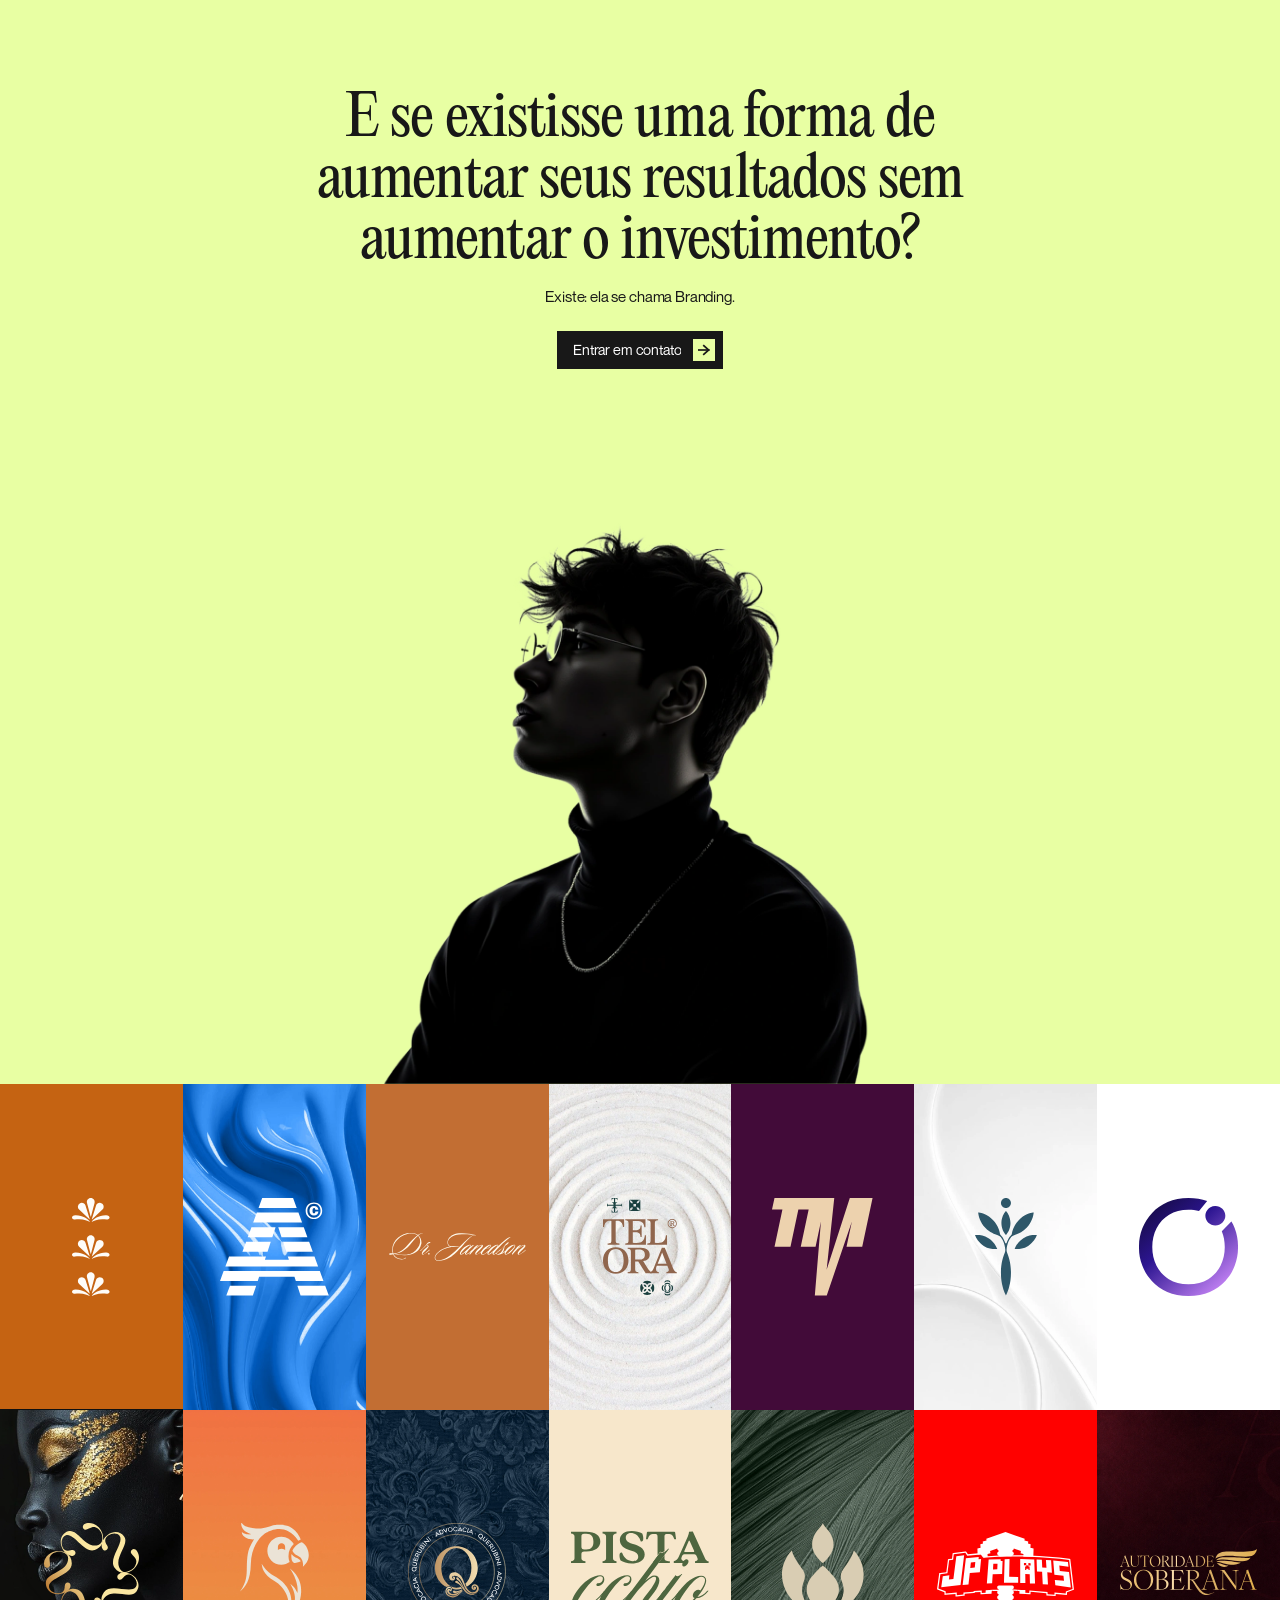
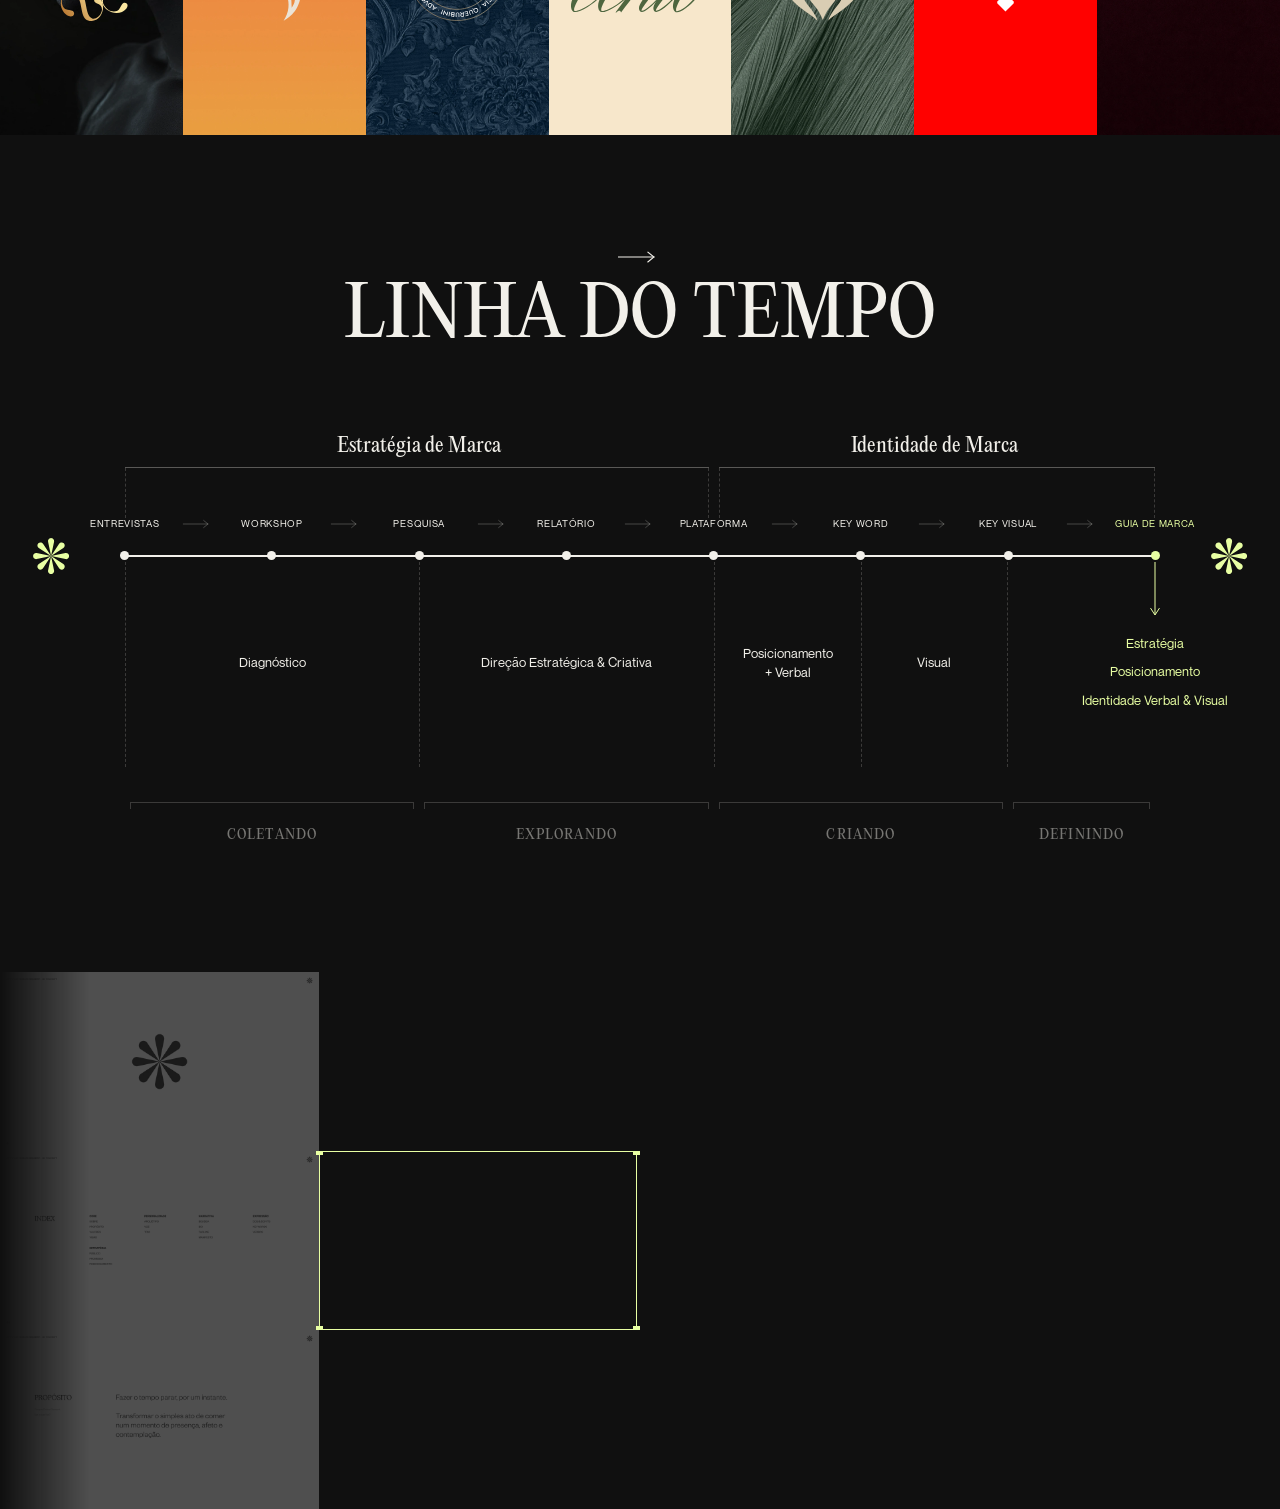
==== index.html @ 8b137d1a "feat: dobra do método (linha do tempo) e esteira de slides Linha do tempo - Desktop: percurso horizo" ====
<!DOCTYPE html>
<html lang="pt-BR">
<head>
  <meta charset="UTF-8">
  <meta name="viewport" content="width=device-width, initial-scale=1.0">
  <title>Branding | Aumente seus resultados</title>
  <meta name="description" content="E se existisse uma forma de aumentar seus resultados sem aumentar o investimento? Existe: ela se chama Branding.">
  <link rel="preload" href="PPEditorialNew-Regular.otf" as="font" type="font/otf" crossorigin>
  <link rel="preload" href="NeueMontreal-Regular.otf" as="font" type="font/otf" crossorigin>
  <link rel="stylesheet" href="style.css?v=21">
</head>
<body>
  <main class="hero" id="hero">
    <div class="hero-content">
      <h1 class="hero-title">
        <span>E se existisse uma forma de</span>
        <span>aumentar seus resultados sem</span>
        <span>aumentar o investimento?</span>
      </h1>
      <p class="hero-subtitle">Existe: ela se chama Branding.</p>
      <div class="hero-cta-wrapper">
        <a href="https://wa.me/5554991595375?text=Ol%C3%A1%2C+Pedro.+Vim+pelo+Instagram+e+gostaria+de+mais+informa%C3%A7%C3%B5es+sobre+a+cria%C3%A7%C3%A3o+de+marcas.+&utm_source=chatgpt.com" target="_blank" rel="noopener noreferrer" class="hero-btn" id="btn-contato" aria-label="Entrar em contato">
          <span class="btn-text-mask">
            <span class="btn-text-track">
              <span class="btn-text">Entrar em contato</span>
              <span class="btn-text">Entrar em contato</span>
            </span>
          </span>
          <span class="btn-icon-wrapper" aria-hidden="true">
            <span class="btn-icon-box"></span>
            <span class="btn-icon-mask">
              <span class="icon-slide-track">
                <svg class="arrow-svg" viewBox="0 0 16 16" width="14" height="14" fill="none" stroke="currentColor" stroke-width="1.8" stroke-linecap="square" stroke-linejoin="miter">
                  <path d="M2.5 8h10.5"></path>
                  <path d="M7.8 3.3L13 8l-5.2 4.7"></path>
                </svg>
                <svg class="arrow-svg" viewBox="0 0 16 16" width="14" height="14" fill="none" stroke="currentColor" stroke-width="1.8" stroke-linecap="square" stroke-linejoin="miter">
                  <path d="M2.5 8h10.5"></path>
                  <path d="M7.8 3.3L13 8l-5.2 4.7"></path>
                </svg>
              </span>
            </span>
          </span>
        </a>
      </div>
    </div>

    <div class="hero-image-container">
      <img src="img_fundo.webp" alt="Branding visual representation" class="hero-person-img" draggable="false">
    </div>
  </main>

  <section class="branding-grid-section" id="grid-section" aria-label="Showcase Grid">
    <div class="branding-grid">
<!-- Card 01 - DOLCE -->
<div class="grid-card has-slides" data-index="1" data-brand="DOLCE">
  <div class="card-slides-container">
    <div class="card-slide active">
      <img src="MARCAS/01 - DOLCE/DOLCE - FUNDO - 1_2x.webp" alt="DOLCE Background 1" class="slide-bg" loading="eager" fetchpriority="high" decoding="async" fetchpriority="high" decoding="async">
      <div class="slide-logo-wrapper">
        <img src="MARCAS/01 - DOLCE/DOLCE - LOGO - 1.svg" alt="DOLCE Logo 1" class="slide-logo" loading="eager" decoding="async">
      </div>
    </div>
    <div class="card-slide">
      <img src="MARCAS/01 - DOLCE/DOLCE - FUNDO - 2_2x.webp" alt="DOLCE Background 2" class="slide-bg" loading="eager" fetchpriority="high" decoding="async">
      <div class="slide-logo-wrapper">
        <img src="MARCAS/01 - DOLCE/DOLCE - LOGO - 2.svg" alt="DOLCE Logo 2" class="slide-logo" loading="eager" decoding="async">
      </div>
    </div>
    <div class="card-slide">
      <img src="MARCAS/01 - DOLCE/DOLCE - FUNDO - 3_2x.webp" alt="DOLCE Background 3" class="slide-bg" loading="eager" fetchpriority="high" decoding="async">
      <div class="slide-logo-wrapper">
        <img src="MARCAS/01 - DOLCE/DOLCE - LOGO - 3.svg" alt="DOLCE Logo 3" class="slide-logo" loading="eager" decoding="async">
      </div>
    </div>
    <div class="card-slide">
      <img src="MARCAS/01 - DOLCE/DOLCE - FUNDO - 4_2x.webp" alt="DOLCE Background 4" class="slide-bg" loading="eager" fetchpriority="high" decoding="async">
      <div class="slide-logo-wrapper">
        <img src="MARCAS/01 - DOLCE/DOLCE - LOGO - 4.svg" alt="DOLCE Logo 4" class="slide-logo" loading="eager" decoding="async">
      </div>
    </div>
    <div class="card-slide">
      <img src="MARCAS/01 - DOLCE/DOLCE - FUNDO - 5_2x.webp" alt="DOLCE Background 5" class="slide-bg" loading="eager" fetchpriority="high" decoding="async">
      <div class="slide-logo-wrapper">
        <img src="MARCAS/01 - DOLCE/DOLCE - LOGO - 5.svg" alt="DOLCE Logo 5" class="slide-logo" loading="eager" decoding="async">
      </div>
    </div>
    <div class="card-slide">
      <img src="MARCAS/01 - DOLCE/DOLCE - FUNDO - 6_2x.webp" alt="DOLCE Background 6" class="slide-bg" loading="eager" fetchpriority="high" decoding="async">
      <div class="slide-logo-wrapper">
        <img src="MARCAS/01 - DOLCE/DOLCE - LOGO - 6.svg" alt="DOLCE Logo 6" class="slide-logo" loading="eager" decoding="async">
      </div>
    </div>
  </div>
</div>

<!-- Card 02 - ARACRUZ -->
<div class="grid-card has-slides" data-index="2" data-brand="ARACRUZ">
  <div class="card-slides-container">
    <div class="card-slide active">
      <img src="MARCAS/02 - ARACRUZ/ARACRUZ - FUNDO - 1_2x.webp" alt="ARACRUZ Background 1" class="slide-bg" loading="eager" fetchpriority="high" decoding="async">
      <div class="slide-logo-wrapper">
        <img src="MARCAS/02 - ARACRUZ/ARACRUZ - LOGO - 1.svg" alt="ARACRUZ Logo 1" class="slide-logo" loading="eager" decoding="async">
      </div>
    </div>
    <div class="card-slide">
      <img src="MARCAS/02 - ARACRUZ/ARACRUZ - FUNDO - 2_2x.webp" alt="ARACRUZ Background 2" class="slide-bg" loading="eager" fetchpriority="high" decoding="async">
      <div class="slide-logo-wrapper">
        <img src="MARCAS/02 - ARACRUZ/ARACRUZ - LOGO - 2.svg" alt="ARACRUZ Logo 2" class="slide-logo" loading="eager" decoding="async">
      </div>
    </div>
    <div class="card-slide">
      <img src="MARCAS/02 - ARACRUZ/ARACRUZ - FUNDO - 3_2x.webp" alt="ARACRUZ Background 3" class="slide-bg" loading="eager" fetchpriority="high" decoding="async">
      <div class="slide-logo-wrapper">
        <img src="MARCAS/02 - ARACRUZ/ARACRUZ - LOGO - 3.svg" alt="ARACRUZ Logo 3" class="slide-logo" loading="eager" decoding="async">
      </div>
    </div>
    <div class="card-slide">
      <img src="MARCAS/02 - ARACRUZ/ARACRUZ - FUNDO - 4_2x.webp" alt="ARACRUZ Background 4" class="slide-bg" loading="eager" fetchpriority="high" decoding="async">
      <div class="slide-logo-wrapper">
        <img src="MARCAS/02 - ARACRUZ/ARACRUZ - LOGO - 4.svg" alt="ARACRUZ Logo 4" class="slide-logo" loading="eager" decoding="async">
      </div>
    </div>
    <div class="card-slide">
      <img src="MARCAS/02 - ARACRUZ/ARACRUZ - FUNDO - 5_2x.webp" alt="ARACRUZ Background 5" class="slide-bg" loading="eager" fetchpriority="high" decoding="async">
      <div class="slide-logo-wrapper">
        <img src="MARCAS/02 - ARACRUZ/ARACRUZ - LOGO - 5.svg" alt="ARACRUZ Logo 5" class="slide-logo" loading="eager" decoding="async">
      </div>
    </div>
    <div class="card-slide">
      <img src="MARCAS/02 - ARACRUZ/ARACRUZ - FUNDO - 6_2x.webp" alt="ARACRUZ Background 6" class="slide-bg" loading="eager" fetchpriority="high" decoding="async">
      <div class="slide-logo-wrapper">
        <img src="MARCAS/02 - ARACRUZ/ARACRUZ - LOGO - 6.svg" alt="ARACRUZ Logo 6" class="slide-logo" loading="eager" decoding="async">
      </div>
    </div>
  </div>
</div>

<!-- Card 03 - JANEDSON -->
<div class="grid-card has-slides" data-index="3" data-brand="JANEDSON">
  <div class="card-slides-container">
    <div class="card-slide active">
      <img src="MARCAS/03 - JANEDSON/JANEDSON - FUNDO - 1_2x.webp" alt="JANEDSON Background 1" class="slide-bg" loading="eager" fetchpriority="high" decoding="async">
      <div class="slide-logo-wrapper">
        <img src="MARCAS/03 - JANEDSON/JANEDSON - LOGO - 1.svg" alt="JANEDSON Logo 1" class="slide-logo" loading="eager" decoding="async">
      </div>
    </div>
    <div class="card-slide">
      <img src="MARCAS/03 - JANEDSON/JANEDSON - FUNDO - 2_2x.webp" alt="JANEDSON Background 2" class="slide-bg" loading="eager" fetchpriority="high" decoding="async">
      <div class="slide-logo-wrapper">
        <img src="MARCAS/03 - JANEDSON/JANEDSON - LOGO - 2.svg" alt="JANEDSON Logo 2" class="slide-logo" loading="eager" decoding="async">
      </div>
    </div>
    <div class="card-slide">
      <img src="MARCAS/03 - JANEDSON/JANEDSON - FUNDO - 3_2x.webp" alt="JANEDSON Background 3" class="slide-bg" loading="eager" fetchpriority="high" decoding="async">
      <div class="slide-logo-wrapper">
        <img src="MARCAS/03 - JANEDSON/JANEDSON - LOGO - 3.svg" alt="JANEDSON Logo 3" class="slide-logo" loading="eager" decoding="async">
      </div>
    </div>
    <div class="card-slide">
      <img src="MARCAS/03 - JANEDSON/JANEDSON - FUNDO - 4_2x.webp" alt="JANEDSON Background 4" class="slide-bg" loading="eager" fetchpriority="high" decoding="async">
      <div class="slide-logo-wrapper">
        <img src="MARCAS/03 - JANEDSON/JANEDSON - LOGO - 4.svg" alt="JANEDSON Logo 4" class="slide-logo" loading="eager" decoding="async">
      </div>
    </div>
    <div class="card-slide">
      <img src="MARCAS/03 - JANEDSON/JANEDSON - FUNDO - 5_2x.webp" alt="JANEDSON Background 5" class="slide-bg" loading="eager" fetchpriority="high" decoding="async">
      <div class="slide-logo-wrapper">
        <img src="MARCAS/03 - JANEDSON/JANEDSON - LOGO - 5.svg" alt="JANEDSON Logo 5" class="slide-logo" loading="eager" decoding="async">
      </div>
    </div>
    <div class="card-slide">
      <img src="MARCAS/03 - JANEDSON/JANEDSON - FUNDO - 6_2x.webp" alt="JANEDSON Background 6" class="slide-bg" loading="eager" fetchpriority="high" decoding="async">
      <div class="slide-logo-wrapper">
        <img src="MARCAS/03 - JANEDSON/JANEDSON - LOGO - 6.svg" alt="JANEDSON Logo 6" class="slide-logo" loading="eager" decoding="async">
      </div>
    </div>
  </div>
</div>

<!-- Card 04 - TELORA -->
<div class="grid-card has-slides" data-index="4" data-brand="TELORA">
  <div class="card-slides-container">
    <div class="card-slide active">
      <img src="MARCAS/04 - TELORA/TELORA - FUNDO - 1_2x.webp" alt="TELORA Background 1" class="slide-bg" loading="eager" fetchpriority="high" decoding="async">
      <div class="slide-logo-wrapper">
        <img src="MARCAS/04 - TELORA/TELORA - LOGO 1.svg" alt="TELORA Logo 1" class="slide-logo" loading="eager" decoding="async">
      </div>
    </div>
    <div class="card-slide">
      <img src="MARCAS/04 - TELORA/TELORA - FUNDO - 2_2x.webp" alt="TELORA Background 2" class="slide-bg" loading="eager" fetchpriority="high" decoding="async">
      <div class="slide-logo-wrapper">
        <img src="MARCAS/04 - TELORA/TELORA - LOGO 2.svg" alt="TELORA Logo 2" class="slide-logo" loading="eager" decoding="async">
      </div>
    </div>
    <div class="card-slide">
      <img src="MARCAS/04 - TELORA/TELORA - FUNDO - 3_2x.webp" alt="TELORA Background 3" class="slide-bg" loading="eager" fetchpriority="high" decoding="async">
      <div class="slide-logo-wrapper">
        <img src="MARCAS/04 - TELORA/TELORA - LOGO 3.svg" alt="TELORA Logo 3" class="slide-logo" loading="eager" decoding="async">
      </div>
    </div>
    <div class="card-slide">
      <img src="MARCAS/04 - TELORA/TELORA - FUNDO - 4_2x.webp" alt="TELORA Background 4" class="slide-bg" loading="eager" fetchpriority="high" decoding="async">
      <div class="slide-logo-wrapper">
        <img src="MARCAS/04 - TELORA/TELORA - LOGO 4.svg" alt="TELORA Logo 4" class="slide-logo" loading="eager" decoding="async">
      </div>
    </div>
    <div class="card-slide">
      <img src="MARCAS/04 - TELORA/TELORA - FUNDO - 5_2x.webp" alt="TELORA Background 5" class="slide-bg" loading="eager" fetchpriority="high" decoding="async">
      <div class="slide-logo-wrapper">
        <img src="MARCAS/04 - TELORA/TELORA - LOGO 5.svg" alt="TELORA Logo 5" class="slide-logo" loading="eager" decoding="async">
      </div>
    </div>
    <div class="card-slide">
      <img src="MARCAS/04 - TELORA/TELORA - FUNDO - 6_2x.webp" alt="TELORA Background 6" class="slide-bg" loading="eager" fetchpriority="high" decoding="async">
      <div class="slide-logo-wrapper">
        <img src="MARCAS/04 - TELORA/TELORA - LOGO 6.svg" alt="TELORA Logo 6" class="slide-logo" loading="eager" decoding="async">
      </div>
    </div>
    <div class="card-slide">
      <img src="MARCAS/04 - TELORA/TELORA - FUNDO - 7_2x.webp" alt="TELORA Background 7" class="slide-bg" loading="eager" fetchpriority="high" decoding="async">
      <div class="slide-logo-wrapper">
        <img src="MARCAS/04 - TELORA/TELORA - LOGO 7.svg" alt="TELORA Logo 7" class="slide-logo" loading="eager" decoding="async">
      </div>
    </div>
    <div class="card-slide">
      <img src="MARCAS/04 - TELORA/TELORA - FUNDO - 8_2x.webp" alt="TELORA Background 8" class="slide-bg" loading="eager" fetchpriority="high" decoding="async">
      <div class="slide-logo-wrapper">
        <img src="MARCAS/04 - TELORA/TELORA - LOGO 8.svg" alt="TELORA Logo 8" class="slide-logo" loading="eager" decoding="async">
      </div>
    </div>
    <div class="card-slide">
      <img src="MARCAS/04 - TELORA/TELORA - FUNDO - 9_2x.webp" alt="TELORA Background 9" class="slide-bg" loading="eager" fetchpriority="high" decoding="async">
      <div class="slide-logo-wrapper">
        <img src="MARCAS/04 - TELORA/TELORA - LOGO 9.svg" alt="TELORA Logo 9" class="slide-logo" loading="eager" decoding="async">
      </div>
    </div>
  </div>
</div>

<!-- Card 05 - MONCAO -->
<div class="grid-card has-slides" data-index="5" data-brand="MONCAO">
  <div class="card-slides-container">
    <div class="card-slide active">
      <img src="MARCAS/05 - MONCAO/MONCAO - FUNDO - 1_2x.webp" alt="MONCAO Background 1" class="slide-bg" loading="eager" fetchpriority="high" decoding="async">
      <div class="slide-logo-wrapper">
        <img src="MARCAS/05 - MONCAO/MONCAO - LOGO - 1.svg" alt="MONCAO Logo 1" class="slide-logo" loading="eager" decoding="async">
      </div>
    </div>
    <div class="card-slide">
      <img src="MARCAS/05 - MONCAO/MONCAO - FUNDO - 2_2x.webp" alt="MONCAO Background 2" class="slide-bg" loading="eager" fetchpriority="high" decoding="async">
      <div class="slide-logo-wrapper">
        <img src="MARCAS/05 - MONCAO/MONCAO - LOGO - 2.svg" alt="MONCAO Logo 2" class="slide-logo" loading="eager" decoding="async">
      </div>
    </div>
    <div class="card-slide">
      <img src="MARCAS/05 - MONCAO/MONCAO - FUNDO - 3_2x.webp" alt="MONCAO Background 3" class="slide-bg" loading="eager" fetchpriority="high" decoding="async">
      <div class="slide-logo-wrapper">
        <img src="MARCAS/05 - MONCAO/MONCAO - LOGO - 3.svg" alt="MONCAO Logo 3" class="slide-logo" loading="eager" decoding="async">
      </div>
    </div>
    <div class="card-slide">
      <img src="MARCAS/05 - MONCAO/MONCAO - FUNDO - 4_2x.webp" alt="MONCAO Background 4" class="slide-bg" loading="eager" fetchpriority="high" decoding="async">
      <div class="slide-logo-wrapper">
        <img src="MARCAS/05 - MONCAO/MONCAO - LOGO - 4.svg" alt="MONCAO Logo 4" class="slide-logo" loading="eager" decoding="async">
      </div>
    </div>
    <div class="card-slide">
      <img src="MARCAS/05 - MONCAO/MONCAO - FUNDO - 5_2x.webp" alt="MONCAO Background 5" class="slide-bg" loading="eager" fetchpriority="high" decoding="async">
      <div class="slide-logo-wrapper">
        <img src="MARCAS/05 - MONCAO/MONCAO - LOGO - 5.svg" alt="MONCAO Logo 5" class="slide-logo" loading="eager" decoding="async">
      </div>
    </div>
    <div class="card-slide">
      <img src="MARCAS/05 - MONCAO/MONCAO - FUNDO - 6_2x.webp" alt="MONCAO Background 6" class="slide-bg" loading="eager" fetchpriority="high" decoding="async">
      <div class="slide-logo-wrapper">
        <img src="MARCAS/05 - MONCAO/MONCAO - LOGO - 6.svg" alt="MONCAO Logo 6" class="slide-logo" loading="eager" decoding="async">
      </div>
    </div>
  </div>
</div>

<!-- Card 06 - VITANOVA -->
<div class="grid-card has-slides" data-index="6" data-brand="VITANOVA">
  <div class="card-slides-container">
    <div class="card-slide active">
      <img src="MARCAS/06 - VITANOVA/VITANOVA - FUNDO - 1_2x.webp" alt="VITANOVA Background 1" class="slide-bg" loading="eager" fetchpriority="high" decoding="async">
      <div class="slide-logo-wrapper">
        <img src="MARCAS/06 - VITANOVA/VITANOVA - LOGO - 1.svg" alt="VITANOVA Logo 1" class="slide-logo" loading="eager" decoding="async">
      </div>
    </div>
    <div class="card-slide">
      <img src="MARCAS/06 - VITANOVA/VITANOVA - FUNDO - 2_2x.webp" alt="VITANOVA Background 2" class="slide-bg" loading="eager" fetchpriority="high" decoding="async">
      <div class="slide-logo-wrapper">
        <img src="MARCAS/06 - VITANOVA/VITANOVA - LOGO - 2.svg" alt="VITANOVA Logo 2" class="slide-logo" loading="eager" decoding="async">
      </div>
    </div>
    <div class="card-slide">
      <img src="MARCAS/06 - VITANOVA/VITANOVA - FUNDO - 3_2x.webp" alt="VITANOVA Background 3" class="slide-bg" loading="eager" fetchpriority="high" decoding="async">
      <div class="slide-logo-wrapper">
        <img src="MARCAS/06 - VITANOVA/VITANOVA - LOGO - 3.svg" alt="VITANOVA Logo 3" class="slide-logo" loading="eager" decoding="async">
      </div>
    </div>
    <div class="card-slide">
      <img src="MARCAS/06 - VITANOVA/VITANOVA - FUNDO - 4_2x.webp" alt="VITANOVA Background 4" class="slide-bg" loading="eager" fetchpriority="high" decoding="async">
      <div class="slide-logo-wrapper">
        <img src="MARCAS/06 - VITANOVA/VITANOVA - LOGO - 4.svg" alt="VITANOVA Logo 4" class="slide-logo" loading="eager" decoding="async">
      </div>
    </div>
    <div class="card-slide">
      <img src="MARCAS/06 - VITANOVA/VITANOVA - FUNDO - 5_2x.webp" alt="VITANOVA Background 5" class="slide-bg" loading="eager" fetchpriority="high" decoding="async">
      <div class="slide-logo-wrapper">
        <img src="MARCAS/06 - VITANOVA/VITANOVA - LOGO - 5.svg" alt="VITANOVA Logo 5" class="slide-logo" loading="eager" decoding="async">
      </div>
    </div>
    <div class="card-slide">
      <img src="MARCAS/06 - VITANOVA/VITANOVA - FUNDO - 6_2x.webp" alt="VITANOVA Background 6" class="slide-bg" loading="eager" fetchpriority="high" decoding="async">
      <div class="slide-logo-wrapper">
        <img src="MARCAS/06 - VITANOVA/VITANOVA - LOGO - 6.svg" alt="VITANOVA Logo 6" class="slide-logo" loading="eager" decoding="async">
      </div>
    </div>
    <div class="card-slide">
      <img src="MARCAS/06 - VITANOVA/VITANOVA - FUNDO - 7_2x.webp" alt="VITANOVA Background 7" class="slide-bg" loading="eager" fetchpriority="high" decoding="async">
      <div class="slide-logo-wrapper">
        <img src="MARCAS/06 - VITANOVA/VITANOVA - LOGO - 7.svg" alt="VITANOVA Logo 7" class="slide-logo" loading="eager" decoding="async">
      </div>
    </div>
  </div>
</div>

<!-- Card 07 - 360 -->
<div class="grid-card has-slides" data-index="7" data-brand="360">
  <div class="card-slides-container">
    <div class="card-slide active">
      <img src="MARCAS/07 - 360/360 - FUNDO - 1_2x.webp" alt="360 Background 1" class="slide-bg" loading="eager" fetchpriority="high" decoding="async">
      <div class="slide-logo-wrapper">
        <img src="MARCAS/07 - 360/360 - LOGO - 1.svg" alt="360 Logo 1" class="slide-logo" loading="eager" decoding="async">
      </div>
    </div>
    <div class="card-slide">
      <img src="MARCAS/07 - 360/360 - FUNDO - 2_2x.webp" alt="360 Background 2" class="slide-bg" loading="eager" fetchpriority="high" decoding="async">
      <div class="slide-logo-wrapper">
        <img src="MARCAS/07 - 360/360 - LOGO - 2.svg" alt="360 Logo 2" class="slide-logo" loading="eager" decoding="async">
      </div>
    </div>
    <div class="card-slide">
      <img src="MARCAS/07 - 360/360 - FUNDO - 3_2x.webp" alt="360 Background 3" class="slide-bg" loading="eager" fetchpriority="high" decoding="async">
      <div class="slide-logo-wrapper">
        <img src="MARCAS/07 - 360/360 - LOGO - 3.svg" alt="360 Logo 3" class="slide-logo" loading="eager" decoding="async">
      </div>
    </div>
    <div class="card-slide">
      <img src="MARCAS/07 - 360/360 - FUNDO - 4_2x.webp" alt="360 Background 4" class="slide-bg" loading="eager" fetchpriority="high" decoding="async">
      <div class="slide-logo-wrapper">
        <img src="MARCAS/07 - 360/360 - LOGO - 4.svg" alt="360 Logo 4" class="slide-logo" loading="eager" decoding="async">
      </div>
    </div>
    <div class="card-slide">
      <img src="MARCAS/07 - 360/360 - FUNDO - 5_2x.webp" alt="360 Background 5" class="slide-bg" loading="eager" fetchpriority="high" decoding="async">
      <div class="slide-logo-wrapper">
        <img src="MARCAS/07 - 360/360 - LOGO - 5.svg" alt="360 Logo 5" class="slide-logo" loading="eager" decoding="async">
      </div>
    </div>
    <div class="card-slide">
      <img src="MARCAS/07 - 360/360 - FUNDO - 6_2x.webp" alt="360 Background 6" class="slide-bg" loading="eager" fetchpriority="high" decoding="async">
      <div class="slide-logo-wrapper">
        <img src="MARCAS/07 - 360/360 - LOGO - 6.svg" alt="360 Logo 6" class="slide-logo" loading="eager" decoding="async">
      </div>
    </div>
    <div class="card-slide">
      <img src="MARCAS/07 - 360/360 - FUNDO - 7_2x.webp" alt="360 Background 7" class="slide-bg" loading="eager" fetchpriority="high" decoding="async">
      <div class="slide-logo-wrapper">
        <img src="MARCAS/07 - 360/360 - LOGO - 7.svg" alt="360 Logo 7" class="slide-logo" loading="eager" decoding="async">
      </div>
    </div>
  </div>
</div>

<!-- Card 08 - LISO -->
<div class="grid-card has-slides" data-index="8" data-brand="LISO">
  <div class="card-slides-container">
    <div class="card-slide active">
      <img src="MARCAS/08 - LISO/LISO - FUNDO - 1_2x.webp" alt="LISO Background 1" class="slide-bg" loading="eager" fetchpriority="high" decoding="async">
      <div class="slide-logo-wrapper">
        <img src="MARCAS/08 - LISO/LISO - LOGO - 1.svg" alt="LISO Logo 1" class="slide-logo" loading="eager" decoding="async">
      </div>
    </div>
    <div class="card-slide">
      <img src="MARCAS/08 - LISO/LISO - FUNDO - 2_2x.webp" alt="LISO Background 2" class="slide-bg" loading="eager" fetchpriority="high" decoding="async">
      <div class="slide-logo-wrapper">
        <img src="MARCAS/08 - LISO/LISO - LOGO - 2.svg" alt="LISO Logo 2" class="slide-logo" loading="eager" decoding="async">
      </div>
    </div>
    <div class="card-slide">
      <img src="MARCAS/08 - LISO/LISO - FUNDO - 3_2x.webp" alt="LISO Background 3" class="slide-bg" loading="eager" fetchpriority="high" decoding="async">
      <div class="slide-logo-wrapper">
        <img src="MARCAS/08 - LISO/LISO - LOGO - 3.svg" alt="LISO Logo 3" class="slide-logo" loading="eager" decoding="async">
      </div>
    </div>
    <div class="card-slide">
      <img src="MARCAS/08 - LISO/LISO - FUNDO - 4_2x.webp" alt="LISO Background 4" class="slide-bg" loading="eager" fetchpriority="high" decoding="async">
      <div class="slide-logo-wrapper">
        <img src="MARCAS/08 - LISO/LISO - LOGO - 4.svg" alt="LISO Logo 4" class="slide-logo" loading="eager" decoding="async">
      </div>
    </div>
    <div class="card-slide">
      <img src="MARCAS/08 - LISO/LISO - FUNDO - 5_2x.webp" alt="LISO Background 5" class="slide-bg" loading="eager" fetchpriority="high" decoding="async">
      <div class="slide-logo-wrapper">
        <img src="MARCAS/08 - LISO/LISO - LOGO - 5.svg" alt="LISO Logo 5" class="slide-logo" loading="eager" decoding="async">
      </div>
    </div>
  </div>
</div>

<!-- Card 09 - GREEN -->
<div class="grid-card has-slides" data-index="9" data-brand="GREEN">
  <div class="card-slides-container">
    <div class="card-slide active">
      <img src="MARCAS/09 - GREEN/GREEN - FUNDO - 1_2x.webp" alt="GREEN Background 1" class="slide-bg" loading="eager" fetchpriority="high" decoding="async">
      <div class="slide-logo-wrapper">
        <img src="MARCAS/09 - GREEN/GREEN - LOGO - 1.svg" alt="GREEN Logo 1" class="slide-logo" loading="eager" decoding="async">
      </div>
    </div>
    <div class="card-slide">
      <img src="MARCAS/09 - GREEN/GREEN - FUNDO - 2_2x.webp" alt="GREEN Background 2" class="slide-bg" loading="eager" fetchpriority="high" decoding="async">
      <div class="slide-logo-wrapper">
        <img src="MARCAS/09 - GREEN/GREEN - LOGO - 2.svg" alt="GREEN Logo 2" class="slide-logo" loading="eager" decoding="async">
      </div>
    </div>
    <div class="card-slide">
      <img src="MARCAS/09 - GREEN/GREEN - FUNDO - 3_2x.webp" alt="GREEN Background 3" class="slide-bg" loading="eager" fetchpriority="high" decoding="async">
      <div class="slide-logo-wrapper">
        <img src="MARCAS/09 - GREEN/GREEN - LOGO - 3.svg" alt="GREEN Logo 3" class="slide-logo" loading="eager" decoding="async">
      </div>
    </div>
    <div class="card-slide">
      <img src="MARCAS/09 - GREEN/GREEN - FUNDO - 4_2x.webp" alt="GREEN Background 4" class="slide-bg" loading="eager" fetchpriority="high" decoding="async">
      <div class="slide-logo-wrapper">
        <img src="MARCAS/09 - GREEN/GREEN - LOGO - 4.svg" alt="GREEN Logo 4" class="slide-logo" loading="eager" decoding="async">
      </div>
    </div>
    <div class="card-slide">
      <img src="MARCAS/09 - GREEN/GREEN - FUNDO - 5_2x.webp" alt="GREEN Background 5" class="slide-bg" loading="eager" fetchpriority="high" decoding="async">
      <div class="slide-logo-wrapper">
        <img src="MARCAS/09 - GREEN/GREEN - LOGO - 5.svg" alt="GREEN Logo 5" class="slide-logo" loading="eager" decoding="async">
      </div>
    </div>
    <div class="card-slide">
      <img src="MARCAS/09 - GREEN/GREEN - FUNDO - 6_2x.webp" alt="GREEN Background 6" class="slide-bg" loading="eager" fetchpriority="high" decoding="async">
      <div class="slide-logo-wrapper">
        <img src="MARCAS/09 - GREEN/GREEN - LOGO - 6.svg" alt="GREEN Logo 6" class="slide-logo" loading="eager" decoding="async">
      </div>
    </div>
    <div class="card-slide">
      <img src="MARCAS/09 - GREEN/GREEN - FUNDO - 7_2x.webp" alt="GREEN Background 7" class="slide-bg" loading="eager" fetchpriority="high" decoding="async">
      <div class="slide-logo-wrapper">
        <img src="MARCAS/09 - GREEN/GREEN - LOGO - 7.svg" alt="GREEN Logo 7" class="slide-logo" loading="eager" decoding="async">
      </div>
    </div>
    <div class="card-slide">
      <img src="MARCAS/09 - GREEN/GREEN - FUNDO - 8_2x.webp" alt="GREEN Background 8" class="slide-bg" loading="eager" fetchpriority="high" decoding="async">
      <div class="slide-logo-wrapper">
        <img src="MARCAS/09 - GREEN/GREEN - LOGO - 8.svg" alt="GREEN Logo 8" class="slide-logo" loading="eager" decoding="async">
      </div>
    </div>
  </div>
</div>

<!-- Card 10 - QUERUBINI -->
<div class="grid-card has-slides" data-index="10" data-brand="QUERUBINI">
  <div class="card-slides-container">
    <div class="card-slide active">
      <img src="MARCAS/10 - QUERUBINI/QUERUBINI - FUNDO - 1_2x.webp" alt="QUERUBINI Background 1" class="slide-bg" loading="eager" fetchpriority="high" decoding="async">
      <div class="slide-logo-wrapper">
        <img src="MARCAS/10 - QUERUBINI/QUERUBINI - LOGO - 1.svg" alt="QUERUBINI Logo 1" class="slide-logo" loading="eager" decoding="async">
      </div>
    </div>
    <div class="card-slide">
      <img src="MARCAS/10 - QUERUBINI/QUERUBINI - FUNDO - 2_2x.webp" alt="QUERUBINI Background 2" class="slide-bg" loading="eager" fetchpriority="high" decoding="async">
      <div class="slide-logo-wrapper">
        <img src="MARCAS/10 - QUERUBINI/QUERUBINI - LOGO - 2.svg" alt="QUERUBINI Logo 2" class="slide-logo" loading="eager" decoding="async">
      </div>
    </div>
    <div class="card-slide">
      <img src="MARCAS/10 - QUERUBINI/QUERUBINI - FUNDO - 3_2x.webp" alt="QUERUBINI Background 3" class="slide-bg" loading="eager" fetchpriority="high" decoding="async">
      <div class="slide-logo-wrapper">
        <img src="MARCAS/10 - QUERUBINI/QUERUBINI - LOGO - 3.svg" alt="QUERUBINI Logo 3" class="slide-logo" loading="eager" decoding="async">
      </div>
    </div>
    <div class="card-slide">
      <img src="MARCAS/10 - QUERUBINI/QUERUBINI - FUNDO - 4_2x.webp" alt="QUERUBINI Background 4" class="slide-bg" loading="eager" fetchpriority="high" decoding="async">
      <div class="slide-logo-wrapper">
        <img src="MARCAS/10 - QUERUBINI/QUERUBINI - LOGO - 4.svg" alt="QUERUBINI Logo 4" class="slide-logo" loading="eager" decoding="async">
      </div>
    </div>
    <div class="card-slide">
      <img src="MARCAS/10 - QUERUBINI/QUERUBINI - FUNDO - 5_2x.webp" alt="QUERUBINI Background 5" class="slide-bg" loading="eager" fetchpriority="high" decoding="async">
      <div class="slide-logo-wrapper">
        <img src="MARCAS/10 - QUERUBINI/QUERUBINI - LOGO - 5.svg" alt="QUERUBINI Logo 5" class="slide-logo" loading="eager" decoding="async">
      </div>
    </div>
    <div class="card-slide">
      <img src="MARCAS/10 - QUERUBINI/QUERUBINI - FUNDO - 6_2x.webp" alt="QUERUBINI Background 6" class="slide-bg" loading="eager" fetchpriority="high" decoding="async">
      <div class="slide-logo-wrapper">
        <img src="MARCAS/10 - QUERUBINI/QUERUBINI - LOGO - 6.svg" alt="QUERUBINI Logo 6" class="slide-logo" loading="eager" decoding="async">
      </div>
    </div>
  </div>
</div>

<!-- Card 11 - PISTACCHIO -->
<div class="grid-card has-slides" data-index="11" data-brand="PISTACCHIO">
  <div class="card-slides-container">
    <div class="card-slide active">
      <img src="MARCAS/11 - PISTACCHIO/PISTACCHIO - FUNDO - 1_2x.webp" alt="PISTACCHIO Background 1" class="slide-bg" loading="eager" fetchpriority="high" decoding="async">
      <div class="slide-logo-wrapper">
        <img src="MARCAS/11 - PISTACCHIO/PISTACCHIO - LOGO - 1.svg" alt="PISTACCHIO Logo 1" class="slide-logo" loading="eager" decoding="async">
      </div>
    </div>
    <div class="card-slide">
      <img src="MARCAS/11 - PISTACCHIO/PISTACCHIO - FUNDO - 2_2x.webp" alt="PISTACCHIO Background 2" class="slide-bg" loading="eager" fetchpriority="high" decoding="async">
      <div class="slide-logo-wrapper">
        <img src="MARCAS/11 - PISTACCHIO/PISTACCHIO - LOGO - 2.svg" alt="PISTACCHIO Logo 2" class="slide-logo" loading="eager" decoding="async">
      </div>
    </div>
    <div class="card-slide">
      <img src="MARCAS/11 - PISTACCHIO/PISTACCHIO - FUNDO - 3_2x.webp" alt="PISTACCHIO Background 3" class="slide-bg" loading="eager" fetchpriority="high" decoding="async">
      <div class="slide-logo-wrapper">
        <img src="MARCAS/11 - PISTACCHIO/PISTACCHIO - LOGO - 3.svg" alt="PISTACCHIO Logo 3" class="slide-logo" loading="eager" decoding="async">
      </div>
    </div>
    <div class="card-slide">
      <img src="MARCAS/11 - PISTACCHIO/PISTACCHIO - FUNDO - 4_2x.webp" alt="PISTACCHIO Background 4" class="slide-bg" loading="eager" fetchpriority="high" decoding="async">
      <div class="slide-logo-wrapper">
        <img src="MARCAS/11 - PISTACCHIO/PISTACCHIO - LOGO - 4.svg" alt="PISTACCHIO Logo 4" class="slide-logo" loading="eager" decoding="async">
      </div>
    </div>
    <div class="card-slide">
      <img src="MARCAS/11 - PISTACCHIO/PISTACCHIO - FUNDO - 5_2x.webp" alt="PISTACCHIO Background 5" class="slide-bg" loading="eager" fetchpriority="high" decoding="async">
      <div class="slide-logo-wrapper">
        <img src="MARCAS/11 - PISTACCHIO/PISTACCHIO - LOGO - 5.svg" alt="PISTACCHIO Logo 5" class="slide-logo" loading="eager" decoding="async">
      </div>
    </div>
    <div class="card-slide">
      <img src="MARCAS/11 - PISTACCHIO/PISTACCHIO - FUNDO - 6_2x.webp" alt="PISTACCHIO Background 6" class="slide-bg" loading="eager" fetchpriority="high" decoding="async">
      <div class="slide-logo-wrapper">
        <img src="MARCAS/11 - PISTACCHIO/PISTACCHIO - LOGO - 6.svg" alt="PISTACCHIO Logo 6" class="slide-logo" loading="eager" decoding="async">
      </div>
    </div>
    <div class="card-slide">
      <img src="MARCAS/11 - PISTACCHIO/PISTACCHIO - FUNDO - 7_2x.webp" alt="PISTACCHIO Background 7" class="slide-bg" loading="eager" fetchpriority="high" decoding="async">
      <div class="slide-logo-wrapper">
        <img src="MARCAS/11 - PISTACCHIO/PISTACCHIO - LOGO - 7.svg" alt="PISTACCHIO Logo 7" class="slide-logo" loading="eager" decoding="async">
      </div>
    </div>
    <div class="card-slide">
      <img src="MARCAS/11 - PISTACCHIO/PISTACCHIO - FUNDO - 8_2x.webp" alt="PISTACCHIO Background 8" class="slide-bg" loading="eager" fetchpriority="high" decoding="async">
      <div class="slide-logo-wrapper">
        <img src="MARCAS/11 - PISTACCHIO/PISTACCHIO - LOGO - 8.svg" alt="PISTACCHIO Logo 8" class="slide-logo" loading="eager" decoding="async">
      </div>
    </div>
    <div class="card-slide">
      <img src="MARCAS/11 - PISTACCHIO/PISTACCHIO - FUNDO - 9_2x.webp" alt="PISTACCHIO Background 9" class="slide-bg" loading="eager" fetchpriority="high" decoding="async">
      <div class="slide-logo-wrapper">
        <img src="MARCAS/11 - PISTACCHIO/PISTACCHIO - LOGO - 9.svg" alt="PISTACCHIO Logo 9" class="slide-logo" loading="eager" decoding="async">
      </div>
    </div>
  </div>
</div>

<!-- Card 12 - ANDERSON -->
<div class="grid-card has-slides" data-index="12" data-brand="ANDERSON">
  <div class="card-slides-container">
    <div class="card-slide active">
      <img src="MARCAS/12 - ANDERSON/ANDERSON - FUNDO - 1_2x.webp" alt="ANDERSON Background 1" class="slide-bg" loading="eager" fetchpriority="high" decoding="async">
      <div class="slide-logo-wrapper">
        <img src="MARCAS/12 - ANDERSON/ANDERSON - LOGO - 1.svg" alt="ANDERSON Logo 1" class="slide-logo" loading="eager" decoding="async">
      </div>
    </div>
    <div class="card-slide">
      <img src="MARCAS/12 - ANDERSON/ANDERSON - FUNDO - 2_2x.webp" alt="ANDERSON Background 2" class="slide-bg" loading="eager" fetchpriority="high" decoding="async">
      <div class="slide-logo-wrapper">
        <img src="MARCAS/12 - ANDERSON/ANDERSON - LOGO - 2.svg" alt="ANDERSON Logo 2" class="slide-logo" loading="eager" decoding="async">
      </div>
    </div>
    <div class="card-slide">
      <img src="MARCAS/12 - ANDERSON/ANDERSON - FUNDO - 3_2x.webp" alt="ANDERSON Background 3" class="slide-bg" loading="eager" fetchpriority="high" decoding="async">
      <div class="slide-logo-wrapper">
        <img src="MARCAS/12 - ANDERSON/ANDERSON - LOGO - 3.svg" alt="ANDERSON Logo 3" class="slide-logo" loading="eager" decoding="async">
      </div>
    </div>
    <div class="card-slide">
      <img src="MARCAS/12 - ANDERSON/ANDERSON - FUNDO - 4_2x.webp" alt="ANDERSON Background 4" class="slide-bg" loading="eager" fetchpriority="high" decoding="async">
      <div class="slide-logo-wrapper">
        <img src="MARCAS/12 - ANDERSON/ANDERSON - LOGO - 4.svg" alt="ANDERSON Logo 4" class="slide-logo" loading="eager" decoding="async">
      </div>
    </div>
    <div class="card-slide">
      <img src="MARCAS/12 - ANDERSON/ANDERSON - FUNDO - 5_2x.webp" alt="ANDERSON Background 5" class="slide-bg" loading="eager" fetchpriority="high" decoding="async">
      <div class="slide-logo-wrapper">
        <img src="MARCAS/12 - ANDERSON/ANDERSON - LOGO - 5.svg" alt="ANDERSON Logo 5" class="slide-logo" loading="eager" decoding="async">
      </div>
    </div>
    <div class="card-slide">
      <img src="MARCAS/12 - ANDERSON/ANDERSON - FUNDO - 6_2x.webp" alt="ANDERSON Background 6" class="slide-bg" loading="eager" fetchpriority="high" decoding="async">
      <div class="slide-logo-wrapper">
        <img src="MARCAS/12 - ANDERSON/ANDERSON - LOGO - 6.svg" alt="ANDERSON Logo 6" class="slide-logo" loading="eager" decoding="async">
      </div>
    </div>
    <div class="card-slide">
      <img src="MARCAS/12 - ANDERSON/ANDERSON - FUNDO - 7_2x.webp" alt="ANDERSON Background 7" class="slide-bg" loading="eager" fetchpriority="high" decoding="async">
      <div class="slide-logo-wrapper">
        <img src="MARCAS/12 - ANDERSON/ANDERSON - LOGO - 7.svg" alt="ANDERSON Logo 7" class="slide-logo" loading="eager" decoding="async">
      </div>
    </div>
  </div>
</div>

<!-- Card 13 - JP -->
<div class="grid-card has-slides" data-index="13" data-brand="JP">
  <div class="card-slides-container">
    <div class="card-slide active">
      <img src="MARCAS/13 - JP/JP - FUNDO - 1_2x.webp" alt="JP Background 1" class="slide-bg" loading="eager" fetchpriority="high" decoding="async">
      <div class="slide-logo-wrapper">
        <img src="MARCAS/13 - JP/JP - LOGO - 1.svg" alt="JP Logo 1" class="slide-logo" loading="eager" decoding="async">
      </div>
    </div>
    <div class="card-slide">
      <img src="MARCAS/13 - JP/JP - FUNDO - 2_2x.webp" alt="JP Background 2" class="slide-bg" loading="eager" fetchpriority="high" decoding="async">
      <div class="slide-logo-wrapper">
        <img src="MARCAS/13 - JP/JP - LOGO - 2.svg" alt="JP Logo 2" class="slide-logo" loading="eager" decoding="async">
      </div>
    </div>
    <div class="card-slide">
      <img src="MARCAS/13 - JP/JP - FUNDO - 3_2x.webp" alt="JP Background 3" class="slide-bg" loading="eager" fetchpriority="high" decoding="async">
      <div class="slide-logo-wrapper">
        <img src="MARCAS/13 - JP/JP - LOGO - 3.svg" alt="JP Logo 3" class="slide-logo" loading="eager" decoding="async">
      </div>
    </div>
    <div class="card-slide">
      <img src="MARCAS/13 - JP/JP - FUNDO - 4_2x.webp" alt="JP Background 4" class="slide-bg" loading="eager" fetchpriority="high" decoding="async">
      <div class="slide-logo-wrapper">
        <img src="MARCAS/13 - JP/JP - LOGO - 4.svg" alt="JP Logo 4" class="slide-logo" loading="eager" decoding="async">
      </div>
    </div>
    <div class="card-slide">
      <img src="MARCAS/13 - JP/JP - FUNDO - 5_2x.webp" alt="JP Background 5" class="slide-bg" loading="eager" fetchpriority="high" decoding="async">
      <div class="slide-logo-wrapper">
        <img src="MARCAS/13 - JP/JP - LOGO - 5.svg" alt="JP Logo 5" class="slide-logo" loading="eager" decoding="async">
      </div>
    </div>
    <div class="card-slide">
      <img src="MARCAS/13 - JP/JP - FUNDO - 6_2x.webp" alt="JP Background 6" class="slide-bg" loading="eager" fetchpriority="high" decoding="async">
      <div class="slide-logo-wrapper">
        <img src="MARCAS/13 - JP/JP - LOGO - 6.svg" alt="JP Logo 6" class="slide-logo" loading="eager" decoding="async">
      </div>
    </div>
    <div class="card-slide">
      <img src="MARCAS/13 - JP/JP - FUNDO - 7_2x.webp" alt="JP Background 7" class="slide-bg" loading="eager" fetchpriority="high" decoding="async">
      <div class="slide-logo-wrapper">
        <img src="MARCAS/13 - JP/JP - LOGO - 7.svg" alt="JP Logo 7" class="slide-logo" loading="eager" decoding="async">
      </div>
    </div>
    <div class="card-slide">
      <img src="MARCAS/13 - JP/JP - FUNDO - 8_2x.webp" alt="JP Background 8" class="slide-bg" loading="eager" fetchpriority="high" decoding="async">
      <div class="slide-logo-wrapper">
        <img src="MARCAS/13 - JP/JP - LOGO - 8.svg" alt="JP Logo 8" class="slide-logo" loading="eager" decoding="async">
      </div>
    </div>
    <div class="card-slide">
      <img src="MARCAS/13 - JP/JP - FUNDO - 9_2x.webp" alt="JP Background 9" class="slide-bg" loading="eager" fetchpriority="high" decoding="async">
      <div class="slide-logo-wrapper">
        <img src="MARCAS/13 - JP/JP - LOGO - 9.svg" alt="JP Logo 9" class="slide-logo" loading="eager" decoding="async">
      </div>
    </div>
  </div>
</div>

<!-- Card 14 - SOBERANA -->
<div class="grid-card has-slides" data-index="14" data-brand="SOBERANA">
  <div class="card-slides-container">
    <div class="card-slide active">
      <img src="MARCAS/14 - SOBERANA/SOBERANA - FUNDO - 1_2x.webp" alt="SOBERANA Background 1" class="slide-bg" loading="eager" fetchpriority="high" decoding="async">
      <div class="slide-logo-wrapper">
        <img src="MARCAS/14 - SOBERANA/SOBERANA - LOGO - 1.svg" alt="SOBERANA Logo 1" class="slide-logo" loading="eager" decoding="async">
      </div>
    </div>
    <div class="card-slide">
      <img src="MARCAS/14 - SOBERANA/SOBERANA - FUNDO - 2_2x.webp" alt="SOBERANA Background 2" class="slide-bg" loading="eager" fetchpriority="high" decoding="async">
      <div class="slide-logo-wrapper">
        <img src="MARCAS/14 - SOBERANA/SOBERANA - LOGO - 2.svg" alt="SOBERANA Logo 2" class="slide-logo" loading="eager" decoding="async">
      </div>
    </div>
    <div class="card-slide">
      <img src="MARCAS/14 - SOBERANA/SOBERANA - FUNDO - 3_2x.webp" alt="SOBERANA Background 3" class="slide-bg" loading="eager" fetchpriority="high" decoding="async">
      <div class="slide-logo-wrapper">
        <img src="MARCAS/14 - SOBERANA/SOBERANA - LOGO - 3.svg" alt="SOBERANA Logo 3" class="slide-logo" loading="eager" decoding="async">
      </div>
    </div>
    <div class="card-slide">
      <img src="MARCAS/14 - SOBERANA/SOBERANA - FUNDO - 4_2x.webp" alt="SOBERANA Background 4" class="slide-bg" loading="eager" fetchpriority="high" decoding="async">
      <div class="slide-logo-wrapper">
        <img src="MARCAS/14 - SOBERANA/SOBERANA - LOGO - 4.svg" alt="SOBERANA Logo 4" class="slide-logo" loading="eager" decoding="async">
      </div>
    </div>
    <div class="card-slide">
      <img src="MARCAS/14 - SOBERANA/SOBERANA - FUNDO - 5_2x.webp" alt="SOBERANA Background 5" class="slide-bg" loading="eager" fetchpriority="high" decoding="async">
      <div class="slide-logo-wrapper">
        <img src="MARCAS/14 - SOBERANA/SOBERANA - LOGO - 5.svg" alt="SOBERANA Logo 5" class="slide-logo" loading="eager" decoding="async">
      </div>
    </div>
    <div class="card-slide">
      <img src="MARCAS/14 - SOBERANA/SOBERANA - FUNDO - 6_2x.webp" alt="SOBERANA Background 6" class="slide-bg" loading="eager" fetchpriority="high" decoding="async">
      <div class="slide-logo-wrapper">
        <img src="MARCAS/14 - SOBERANA/SOBERANA - LOGO - 6.svg" alt="SOBERANA Logo 6" class="slide-logo" loading="eager" decoding="async">
      </div>
    </div>
  </div>
</div>

    </div>
  </section>


  <!-- ==========================================================================
       Método — Linha do Tempo
       Desktop: percurso horizontal | Mobile/Tablet: percurso vertical
       ========================================================================== -->
  <section class="method" id="metodo" aria-labelledby="metodo-titulo">

    <svg class="tl-defs" aria-hidden="true" focusable="false" width="0" height="0">
      <symbol id="tl-arrow-right" viewBox="0 0 40 12">
        <path d="M0.5 6H33"></path>
        <path d="M27.5 1.5L33 6l-5.5 4.5"></path>
      </symbol>
      <symbol id="tl-arrow-down" viewBox="0 0 12 60">
        <path d="M6 0v52"></path>
        <path d="M1.8 46.5L6 53l4.2-6.5"></path>
      </symbol>
      <symbol id="tl-arrow-corner" viewBox="0 0 16 16">
        <path d="M2.5 1.5V10h10"></path>
        <path d="M8.8 6.2L12.8 10l-4 3.8"></path>
      </symbol>
    </svg>

    <div class="method-inner">

      <header class="method-head tl-reveal">
        <svg class="tl-arrow tl-arrow--head" aria-hidden="true"><use href="#tl-arrow-right"></use></svg>
        <h2 class="method-title" id="metodo-titulo">Linha do tempo</h2>
      </header>

      <!-- ---------- Desktop ---------- -->
      <div class="tl tl--desktop">

        <div class="tl-row tl-groups">
          <div class="tl-group tl-group--a tl-reveal">
            <span class="tl-group-label">Estratégia de Marca</span>
            <span class="tl-bracket" aria-hidden="true"></span>
          </div>
          <div class="tl-group tl-group--b tl-reveal">
            <span class="tl-group-label">Identidade de Marca</span>
            <span class="tl-bracket" aria-hidden="true"></span>
          </div>
        </div>

        <ol class="tl-row tl-steps">
          <li class="tl-step">Entrevistas<svg class="tl-arrow tl-step-arrow" aria-hidden="true"><use href="#tl-arrow-right"></use></svg></li>
          <li class="tl-step">Workshop<svg class="tl-arrow tl-step-arrow" aria-hidden="true"><use href="#tl-arrow-right"></use></svg></li>
          <li class="tl-step">Pesquisa<svg class="tl-arrow tl-step-arrow" aria-hidden="true"><use href="#tl-arrow-right"></use></svg></li>
          <li class="tl-step">Relatório<svg class="tl-arrow tl-step-arrow" aria-hidden="true"><use href="#tl-arrow-right"></use></svg></li>
          <li class="tl-step">Plataforma<svg class="tl-arrow tl-step-arrow" aria-hidden="true"><use href="#tl-arrow-right"></use></svg></li>
          <li class="tl-step">Key Word<svg class="tl-arrow tl-step-arrow" aria-hidden="true"><use href="#tl-arrow-right"></use></svg></li>
          <li class="tl-step">Key Visual<svg class="tl-arrow tl-step-arrow" aria-hidden="true"><use href="#tl-arrow-right"></use></svg></li>
          <li class="tl-step tl-step--final">Guia de Marca</li>
        </ol>

        <div class="tl-axis-wrap">
          <span class="tl-ornament tl-ornament--left" aria-hidden="true"></span>
          <div class="tl-row tl-axis" aria-hidden="true">
            <span class="tl-dot"></span>
            <span class="tl-dot"></span>
            <span class="tl-dot"></span>
            <span class="tl-dot"></span>
            <span class="tl-dot"></span>
            <span class="tl-dot"></span>
            <span class="tl-dot"></span>
            <span class="tl-dot tl-dot--final"></span>
          </div>
          <span class="tl-ornament tl-ornament--right" aria-hidden="true"></span>
        </div>

        <div class="tl-deliv-wrap">
          <div class="tl-row tl-row--segments tl-deliv">
            <p class="tl-deliv-item tl-deliv-item--1 tl-reveal">Diagnóstico</p>
            <p class="tl-deliv-item tl-deliv-item--2 tl-reveal">Direção Estratégica &amp; Criativa</p>
            <p class="tl-deliv-item tl-deliv-item--3 tl-reveal">Posicionamento + Verbal</p>
            <p class="tl-deliv-item tl-deliv-item--4 tl-reveal">Visual</p>
          </div>
          <div class="tl-final tl-reveal">
            <svg class="tl-arrow tl-final-arrow" aria-hidden="true"><use href="#tl-arrow-down"></use></svg>
            <ul class="tl-final-list">
              <li>Estratégia</li>
              <li>Posicionamento</li>
              <li>Identidade Verbal &amp; Visual</li>
            </ul>
          </div>
        </div>

        <div class="tl-row tl-row--segments tl-phases">
          <p class="tl-phase tl-phase--1 tl-reveal"><span class="tl-phase-rule" aria-hidden="true"></span>Coletando</p>
          <p class="tl-phase tl-phase--2 tl-reveal"><span class="tl-phase-rule" aria-hidden="true"></span>Explorando</p>
          <p class="tl-phase tl-phase--3 tl-reveal"><span class="tl-phase-rule" aria-hidden="true"></span>Criando</p>
          <p class="tl-phase tl-phase--4 tl-reveal"><span class="tl-phase-rule" aria-hidden="true"></span>Definindo</p>
        </div>

      </div>

      <!-- ---------- Mobile / Tablet — percurso vertical centralizado ---------- -->
      <div class="tl tl--mobile">

        <span class="tl-m-ornament" aria-hidden="true"></span>

        <h3 class="tl-m-group">
          <span class="tl-m-rule" aria-hidden="true"></span>
          <span class="tl-m-txt">Estratégia de Marca</span>
          <span class="tl-m-rule" aria-hidden="true"></span>
        </h3>

        <p class="tl-m-phase">Coletando</p>
        <p class="tl-m-step">Entrevistas</p>
        <p class="tl-m-step">Workshop</p>
        <p class="tl-m-deliv">
          <span class="tl-m-rule tl-m-rule--dashed" aria-hidden="true"></span>
          <span class="tl-m-txt">Diagnóstico</span>
          <span class="tl-m-rule tl-m-rule--dashed" aria-hidden="true"></span>
        </p>

        <p class="tl-m-phase">Explorando</p>
        <p class="tl-m-step">Pesquisa</p>
        <p class="tl-m-step">Relatório</p>
        <p class="tl-m-deliv">
          <span class="tl-m-rule tl-m-rule--dashed" aria-hidden="true"></span>
          <span class="tl-m-txt">Direção Estratégica &amp; Criativa</span>
          <span class="tl-m-rule tl-m-rule--dashed" aria-hidden="true"></span>
        </p>

        <h3 class="tl-m-group">
          <span class="tl-m-rule" aria-hidden="true"></span>
          <span class="tl-m-txt">Identidade de Marca</span>
          <span class="tl-m-rule" aria-hidden="true"></span>
        </h3>

        <p class="tl-m-phase">Criando</p>
        <p class="tl-m-step">Plataforma</p>
        <p class="tl-m-deliv">
          <span class="tl-m-rule tl-m-rule--dashed" aria-hidden="true"></span>
          <span class="tl-m-txt">Posicionamento + Verbal</span>
          <span class="tl-m-rule tl-m-rule--dashed" aria-hidden="true"></span>
        </p>
        <p class="tl-m-step">Key Word</p>
        <p class="tl-m-deliv">
          <span class="tl-m-rule tl-m-rule--dashed" aria-hidden="true"></span>
          <span class="tl-m-txt">Visual</span>
          <span class="tl-m-rule tl-m-rule--dashed" aria-hidden="true"></span>
        </p>

        <p class="tl-m-phase">Definindo</p>
        <p class="tl-m-step">Key Visual</p>
        <p class="tl-m-step tl-m-step--final">Guia de Marca</p>

        <svg class="tl-arrow tl-m-final-arrow" aria-hidden="true"><use href="#tl-arrow-down"></use></svg>
        <ul class="tl-m-final">
          <li>Estratégia</li>
          <li>Posicionamento</li>
          <li>Identidade Verbal &amp; Visual</li>
        </ul>

        <span class="tl-m-ornament tl-m-ornament--end" aria-hidden="true"></span>
      </div>

    </div>
  </section>


  <!-- ==========================================================================
       Slides — esteira infinita, 3 faixas em sentidos alternados
       Cada faixa repete o mesmo conjunto 2x; a animação desloca -50%,
       o que faz o loop emendar sem salto.
       A ordem das imagens não é a do deck: elas são intercaladas por peso
       visual (creme / colorida) para nenhuma faixa virar uma mancha clara.
       ========================================================================== -->
  <section class="slides" id="slides" aria-label="Slides de guias de marca">
    <div class="slides-row slides-row--1">
      <div class="slides-track">
        <!-- conjunto A -->
        <div class="slides-item"><img src="SLIDES/img1_1x.webp" alt="" loading="eager" fetchpriority="low" decoding="async" draggable="false"></div>
        <div class="slides-item"><img src="SLIDES/img4_1x.webp" alt="" loading="eager" fetchpriority="low" decoding="async" draggable="false"></div>
        <div class="slides-item"><img src="SLIDES/img7_1x.webp" alt="" loading="eager" fetchpriority="low" decoding="async" draggable="false"></div>
        <div class="slides-item"><img src="SLIDES/img2_1x.webp" alt="" loading="eager" fetchpriority="low" decoding="async" draggable="false"></div>
        <div class="slides-item"><img src="SLIDES/img17_1x.webp" alt="" loading="eager" fetchpriority="low" decoding="async" draggable="false"></div>
        <div class="slides-item"><img src="SLIDES/img12_1x.webp" alt="" loading="eager" fetchpriority="low" decoding="async" draggable="false"></div>
        <div class="slides-item"><img src="SLIDES/img25_1x.webp" alt="" loading="eager" fetchpriority="low" decoding="async" draggable="false"></div>
        <div class="slides-item"><img src="SLIDES/img19_1x.webp" alt="" loading="eager" fetchpriority="low" decoding="async" draggable="false"></div>
        <div class="slides-item"><img src="SLIDES/img21_1x.webp" alt="" loading="eager" fetchpriority="low" decoding="async" draggable="false"></div>
        <!-- conjunto B (cópia do loop) -->
        <div class="slides-item" aria-hidden="true"><img src="SLIDES/img1_1x.webp" alt="" loading="eager" fetchpriority="low" decoding="async" draggable="false"></div>
        <div class="slides-item" aria-hidden="true"><img src="SLIDES/img4_1x.webp" alt="" loading="eager" fetchpriority="low" decoding="async" draggable="false"></div>
        <div class="slides-item" aria-hidden="true"><img src="SLIDES/img7_1x.webp" alt="" loading="eager" fetchpriority="low" decoding="async" draggable="false"></div>
        <div class="slides-item" aria-hidden="true"><img src="SLIDES/img2_1x.webp" alt="" loading="eager" fetchpriority="low" decoding="async" draggable="false"></div>
        <div class="slides-item" aria-hidden="true"><img src="SLIDES/img17_1x.webp" alt="" loading="eager" fetchpriority="low" decoding="async" draggable="false"></div>
        <div class="slides-item" aria-hidden="true"><img src="SLIDES/img12_1x.webp" alt="" loading="eager" fetchpriority="low" decoding="async" draggable="false"></div>
        <div class="slides-item" aria-hidden="true"><img src="SLIDES/img25_1x.webp" alt="" loading="eager" fetchpriority="low" decoding="async" draggable="false"></div>
        <div class="slides-item" aria-hidden="true"><img src="SLIDES/img19_1x.webp" alt="" loading="eager" fetchpriority="low" decoding="async" draggable="false"></div>
        <div class="slides-item" aria-hidden="true"><img src="SLIDES/img21_1x.webp" alt="" loading="eager" fetchpriority="low" decoding="async" draggable="false"></div>
      </div>
    </div>
    <div class="slides-row slides-row--2 slides-row--reverse">
      <div class="slides-track">
        <!-- conjunto A -->
        <div class="slides-item"><img src="SLIDES/img3_1x.webp" alt="" loading="eager" fetchpriority="low" decoding="async" draggable="false"></div>
        <div class="slides-item"><img src="SLIDES/img6_1x.webp" alt="" loading="eager" fetchpriority="low" decoding="async" draggable="false"></div>
        <div class="slides-item"><img src="SLIDES/img9_1x.webp" alt="" loading="eager" fetchpriority="low" decoding="async" draggable="false"></div>
        <div class="slides-item"><img src="SLIDES/img11_1x.webp" alt="" loading="eager" fetchpriority="low" decoding="async" draggable="false"></div>
        <div class="slides-item"><img src="SLIDES/img20_1x.webp" alt="" loading="eager" fetchpriority="low" decoding="async" draggable="false"></div>
        <div class="slides-item"><img src="SLIDES/img14_1x.webp" alt="" loading="eager" fetchpriority="low" decoding="async" draggable="false"></div>
        <div class="slides-item"><img src="SLIDES/img26_1x.webp" alt="" loading="eager" fetchpriority="low" decoding="async" draggable="false"></div>
        <div class="slides-item"><img src="SLIDES/img22_1x.webp" alt="" loading="eager" fetchpriority="low" decoding="async" draggable="false"></div>
        <div class="slides-item"><img src="SLIDES/img18_1x.webp" alt="" loading="eager" fetchpriority="low" decoding="async" draggable="false"></div>
        <!-- conjunto B (cópia do loop) -->
        <div class="slides-item" aria-hidden="true"><img src="SLIDES/img3_1x.webp" alt="" loading="eager" fetchpriority="low" decoding="async" draggable="false"></div>
        <div class="slides-item" aria-hidden="true"><img src="SLIDES/img6_1x.webp" alt="" loading="eager" fetchpriority="low" decoding="async" draggable="false"></div>
        <div class="slides-item" aria-hidden="true"><img src="SLIDES/img9_1x.webp" alt="" loading="eager" fetchpriority="low" decoding="async" draggable="false"></div>
        <div class="slides-item" aria-hidden="true"><img src="SLIDES/img11_1x.webp" alt="" loading="eager" fetchpriority="low" decoding="async" draggable="false"></div>
        <div class="slides-item" aria-hidden="true"><img src="SLIDES/img20_1x.webp" alt="" loading="eager" fetchpriority="low" decoding="async" draggable="false"></div>
        <div class="slides-item" aria-hidden="true"><img src="SLIDES/img14_1x.webp" alt="" loading="eager" fetchpriority="low" decoding="async" draggable="false"></div>
        <div class="slides-item" aria-hidden="true"><img src="SLIDES/img26_1x.webp" alt="" loading="eager" fetchpriority="low" decoding="async" draggable="false"></div>
        <div class="slides-item" aria-hidden="true"><img src="SLIDES/img22_1x.webp" alt="" loading="eager" fetchpriority="low" decoding="async" draggable="false"></div>
        <div class="slides-item" aria-hidden="true"><img src="SLIDES/img18_1x.webp" alt="" loading="eager" fetchpriority="low" decoding="async" draggable="false"></div>
      </div>
    </div>
    <div class="slides-row slides-row--3">
      <div class="slides-track">
        <!-- conjunto A -->
        <div class="slides-item"><img src="SLIDES/img5_1x.webp" alt="" loading="eager" fetchpriority="low" decoding="async" draggable="false"></div>
        <div class="slides-item"><img src="SLIDES/img8_1x.webp" alt="" loading="eager" fetchpriority="low" decoding="async" draggable="false"></div>
        <div class="slides-item"><img src="SLIDES/img15_1x.webp" alt="" loading="eager" fetchpriority="low" decoding="async" draggable="false"></div>
        <div class="slides-item"><img src="SLIDES/img13_1x.webp" alt="" loading="eager" fetchpriority="low" decoding="async" draggable="false"></div>
        <div class="slides-item"><img src="SLIDES/img23_1x.webp" alt="" loading="eager" fetchpriority="low" decoding="async" draggable="false"></div>
        <div class="slides-item"><img src="SLIDES/img10_1x.webp" alt="" loading="eager" fetchpriority="low" decoding="async" draggable="false"></div>
        <div class="slides-item"><img src="SLIDES/img27_1x.webp" alt="" loading="eager" fetchpriority="low" decoding="async" draggable="false"></div>
        <div class="slides-item"><img src="SLIDES/img16_1x.webp" alt="" loading="eager" fetchpriority="low" decoding="async" draggable="false"></div>
        <div class="slides-item"><img src="SLIDES/img24_1x.webp" alt="" loading="eager" fetchpriority="low" decoding="async" draggable="false"></div>
        <!-- conjunto B (cópia do loop) -->
        <div class="slides-item" aria-hidden="true"><img src="SLIDES/img5_1x.webp" alt="" loading="eager" fetchpriority="low" decoding="async" draggable="false"></div>
        <div class="slides-item" aria-hidden="true"><img src="SLIDES/img8_1x.webp" alt="" loading="eager" fetchpriority="low" decoding="async" draggable="false"></div>
        <div class="slides-item" aria-hidden="true"><img src="SLIDES/img15_1x.webp" alt="" loading="eager" fetchpriority="low" decoding="async" draggable="false"></div>
        <div class="slides-item" aria-hidden="true"><img src="SLIDES/img13_1x.webp" alt="" loading="eager" fetchpriority="low" decoding="async" draggable="false"></div>
        <div class="slides-item" aria-hidden="true"><img src="SLIDES/img23_1x.webp" alt="" loading="eager" fetchpriority="low" decoding="async" draggable="false"></div>
        <div class="slides-item" aria-hidden="true"><img src="SLIDES/img10_1x.webp" alt="" loading="eager" fetchpriority="low" decoding="async" draggable="false"></div>
        <div class="slides-item" aria-hidden="true"><img src="SLIDES/img27_1x.webp" alt="" loading="eager" fetchpriority="low" decoding="async" draggable="false"></div>
        <div class="slides-item" aria-hidden="true"><img src="SLIDES/img16_1x.webp" alt="" loading="eager" fetchpriority="low" decoding="async" draggable="false"></div>
        <div class="slides-item" aria-hidden="true"><img src="SLIDES/img24_1x.webp" alt="" loading="eager" fetchpriority="low" decoding="async" draggable="false"></div>
      </div>
    </div>
  </section>

  <script src="main.js?v=12"></script>
</body>
</html>
---- style.css ----
/* Fonts Setup */
@font-face {
  font-family: 'PP Editorial New';
  src: url('./PPEditorialNew-Regular.otf') format('opentype');
  font-weight: 400;
  font-style: normal;
  font-display: block;
}

@font-face {
  font-family: 'Neue Montreal';
  src: url('./NeueMontreal-Regular.otf') format('opentype');
  font-weight: 400;
  font-style: normal;
  font-display: block;
}

/* CSS Variables */
:root {
  --color-bg: #E8FFA3;
  --color-dark: #181818;
  --color-white: #FFFFFF;
  --font-serif: 'PP Editorial New', Georgia, serif;
  --font-sans: 'Neue Montreal', -apple-system, BlinkMacSystemFont, 'Segoe UI', Roboto, sans-serif;
}

/* Reset & Base */
*,
*::before,
*::after {
  margin: 0;
  padding: 0;
  box-sizing: border-box;
  -webkit-font-smoothing: antialiased;
  -moz-osx-font-smoothing: grayscale;
}

::selection {
  background-color: #00B183;
  color: #FFFFFF;
}

::-moz-selection {
  background-color: #00B183;
  color: #FFFFFF;
}

html,
body {
  width: 100%;
  min-height: 100%;
  background-color: var(--color-bg);
  color: var(--color-dark);
  font-family: var(--font-sans);
  overflow-x: hidden;
}

/* Hero Section */
.hero {
  position: relative;
  width: 100%;
  min-height: auto;
  background-color: var(--color-bg);
  display: flex;
  flex-direction: column;
  align-items: center;
  justify-content: flex-start;
  overflow: hidden;
  user-select: none;
  padding-bottom: 0;
}

/* Content Area */
.hero-content {
  position: relative;
  z-index: 10;
  display: flex;
  flex-direction: column;
  align-items: center;
  text-align: center;
  padding-top: clamp(64px, 10vh, 120px);
  padding-inline: 20px;
  max-width: 1200px;
  margin: 0 auto;
}

/* Headline */
.hero-title {
  font-family: var(--font-serif);
  font-size: clamp(2.2rem, 4.4vw, 4.4rem);
  font-weight: 400;
  line-height: 1.08;
  letter-spacing: -0.015em;
  color: var(--color-dark);
  display: flex;
  flex-direction: column;
  align-items: center;
  text-wrap: balance;
}

.hero-title span {
  display: block;
}

/* Subtitle */
.hero-subtitle {
  font-family: var(--font-sans);
  font-size: clamp(0.95rem, 1.15vw, 1.25rem);
  font-weight: 400;
  color: var(--color-dark);
  margin-top: clamp(12px, 1.6vh, 20px);
  letter-spacing: -0.01em;
  text-wrap: balance;
}

/* CTA Button */
.hero-cta-wrapper {
  margin-top: clamp(21px, 2.9vh, 32px);
}

.hero-btn {
  display: inline-flex;
  align-items: center;
  gap: 12px;
  background-color: var(--color-dark);
  color: #FFFFFF;
  padding: 8px 8px 8px 16px;
  border-radius: 0;
  font-family: var(--font-sans);
  font-size: 14.5px;
  font-weight: 400;
  text-decoration: none;
  cursor: pointer;
  border: none;
  box-shadow: none;
  position: relative;
  overflow: hidden;
  isolation: isolate;
  -webkit-mask-image: -webkit-radial-gradient(white, black);
  /* Fix Safari overflow bug */
  -webkit-backface-visibility: hidden;
  backface-visibility: hidden;
  transform: translateZ(0);
}

.hero-btn::before {
  content: '';
  position: absolute;
  inset: 0;
  background-color: #00B183;
  transform: translate3d(0, 100%, 0);
  transition: transform 0.65s cubic-bezier(0.85, 0, 0.15, 1);
  z-index: -1;
  -webkit-backface-visibility: hidden;
  backface-visibility: hidden;
  will-change: transform;
}

.hero-btn:hover::before {
  transform: translate3d(0, 0%, 0);
}

.hero-btn:hover {
  transform: translateZ(0);
  box-shadow: none;
}

.hero-btn:active {
  transform: translateZ(0);
  box-shadow: none;
}

.btn-text-mask {
  display: inline-block;
  overflow: hidden;
  height: 19px;
  position: relative;
  z-index: 1;
  -webkit-mask-image: -webkit-radial-gradient(white, black);
  -webkit-backface-visibility: hidden;
  backface-visibility: hidden;
  transform: translateZ(0);
}

.btn-text-track {
  display: flex;
  flex-direction: column;
  transform: translate3d(0, 0, 0);
  transition: transform 0.65s cubic-bezier(0.85, 0, 0.15, 1);
  -webkit-backface-visibility: hidden;
  backface-visibility: hidden;
  will-change: transform;
}

.hero-btn:hover .btn-text-track {
  transform: translate3d(0, -19px, 0);
}

.btn-text {
  letter-spacing: -0.01em;
  display: block;
  height: 19px;
  line-height: 19px;
  white-space: nowrap;
  -webkit-font-smoothing: antialiased;
}

.btn-icon-wrapper {
  display: inline-flex;
  align-items: center;
  justify-content: center;
  width: 22px;
  height: 22px;
  position: relative;
  overflow: visible;
  flex-shrink: 0;
  -webkit-backface-visibility: hidden;
  backface-visibility: hidden;
  transform: translateZ(0);
}

.btn-icon-box {
  position: absolute;
  top: 0;
  left: 0;
  width: 22px;
  height: 22px;
  background-color: var(--color-bg);
  border-radius: 0;
  transform: translate3d(0, 0, 0) rotate(0deg);
  transition: transform 0.65s cubic-bezier(0.85, 0, 0.15, 1);
  z-index: 1;
  -webkit-backface-visibility: hidden;
  backface-visibility: hidden;
  will-change: transform;
}

.hero-btn:hover .btn-icon-box {
  transform: translate3d(0, 0, 0) rotate(90deg);
}

.btn-icon-mask {
  position: absolute;
  top: 0;
  left: 0;
  width: 22px;
  height: 22px;
  overflow: hidden;
  z-index: 2;
  pointer-events: none;
  -webkit-mask-image: -webkit-radial-gradient(white, black);
  -webkit-backface-visibility: hidden;
  backface-visibility: hidden;
  transform: translateZ(0);
}

.icon-slide-track {
  position: absolute;
  left: 0;
  top: 0;
  width: 44px;
  height: 22px;
  display: flex;
  align-items: center;
  justify-content: flex-start;
  transform: translate3d(-22px, 0, 0);
  transition: transform 0.65s cubic-bezier(0.85, 0, 0.15, 1);
  color: var(--color-dark);
  -webkit-backface-visibility: hidden;
  backface-visibility: hidden;
  will-change: transform;
}

.hero-btn:hover .icon-slide-track {
  transform: translate3d(0px, 0, 0);
}

.arrow-svg {
  width: 22px;
  height: 22px;
  flex-shrink: 0;
  padding: 3.5px;
  display: block;
  box-sizing: border-box;
  -webkit-backface-visibility: hidden;
  backface-visibility: hidden;
  transform: translateZ(0);
}

/* Image Container */
.hero-image-container {
  position: relative;
  width: 100%;
  display: flex;
  justify-content: center;
  align-items: flex-end;
  pointer-events: none;
  z-index: 1;
  margin-top: clamp(0px, 1.5vh, 20px);
  margin-bottom: 0;
  line-height: 0;
}

.hero-person-img {
  width: auto;
  height: clamp(600px, 78vh, 980px);
  max-width: 100%;
  object-fit: contain;
  object-position: bottom center;
  display: block;
  vertical-align: bottom;
  margin-bottom: 0;
}

/* Smooth reveal animation */
@keyframes fadeInUp {
  from {
    opacity: 0;
    transform: translateY(20px);
  }

  to {
    opacity: 1;
    transform: translateY(0);
  }
}

.hero-title {
  animation: fadeInUp 0.9s cubic-bezier(0.16, 1, 0.3, 1) forwards;
}

.hero-subtitle {
  opacity: 0;
  animation: fadeInUp 0.9s cubic-bezier(0.16, 1, 0.3, 1) 0.15s forwards;
}

.hero-cta-wrapper {
  opacity: 0;
  animation: fadeInUp 0.9s cubic-bezier(0.16, 1, 0.3, 1) 0.3s forwards;
}

.hero-person-img {
  opacity: 0;
  animation: fadeInUp 1.1s cubic-bezier(0.16, 1, 0.3, 1) 0.2s forwards;
}

/* Responsive adjustments for Mobile & Tablet */
@media (max-width: 768px) {
  .hero {
    min-height: auto;
    justify-content: space-between;
  }

  .hero-content {
    padding-top: clamp(64px, 12vw, 68px);
    padding-inline: 16px;
  }

  .hero-title {
    font-size: clamp(3.3rem, 12.4vw, 4.7rem);
    line-height: 1.05;
    letter-spacing: -0.02em;
  }

  .hero-subtitle {
    font-size: clamp(0.9rem, 3.4vw, 1.05rem);
    margin-top: clamp(12px, 3vw, 16px);
  }

  .hero-cta-wrapper {
    margin-top: clamp(14px, 3.5vw, 20px);
  }

  .hero-btn {
    padding: 8px 10px 8px 16px;
    font-size: 14px;
  }

  .hero-image-container {
    position: relative;
    bottom: auto;
    left: auto;
    transform: none;
    width: 100%;
    height: clamp(380px, 110vw, 540px);
    margin-top: -10px;
  }

  .hero-person-img {
    height: 100%;
    width: auto;
    max-width: none;
    object-fit: contain;
    object-position: bottom center;
  }
}

/* Very narrow smartphones (iPhone SE / 360px) */
@media (max-width: 380px) {
  .hero-title {
    font-size: 3.1rem;
  }

  .hero-content {
    padding-top: 36px;
    padding-inline: 12px;
  }

  .hero-image-container {
    height: 420px;
  }
}

/* Short height screens (landscape or smaller smartphones) */
@media (max-height: 680px) and (max-width: 768px) {
  .hero-content {
    padding-top: 28px;
  }

  .hero-title {
    font-size: clamp(2.9rem, 10vw, 3.8rem);
  }

  .hero-subtitle {
    margin-top: 6px;
  }

  .hero-cta-wrapper {
    margin-top: 8px;
  }

  .hero-image-container {
    height: 360px;
  }
}

/* ==========================================================================
   Showcase Branding Grid (Edge-to-Edge 9:16)
   ========================================================================== */
.branding-grid-section {
  width: 100%;
  background-color: #101010;
  overflow: hidden;
  position: relative;
}

.branding-grid {
  display: grid;
  grid-template-columns: repeat(7, 1fr);
  width: 100%;
  margin: 0;
  padding: 0;
  gap: 0;
  background-color: transparent;
}

.grid-card {
  position: relative;
  width: 100%;
  aspect-ratio: 9 / 16;
  background-color: #141414;
  overflow: hidden;
  display: flex;
  align-items: center;
  justify-content: center;
  cursor: pointer;
  outline: none;
  border: none;
  transition: transform 0.4s cubic-bezier(0.16, 1, 0.3, 1),
    box-shadow 0.4s cubic-bezier(0.16, 1, 0.3, 1),
    z-index 0.4s ease;
  user-select: none;
}

.grid-card:hover {
  z-index: 5;
  outline: none;
}

/* ==========================================================================
   Card Slideshow System (for dynamic brands like DOLCE)
   ========================================================================== */
.card-slides-container {
  position: absolute;
  inset: 0;
  width: 100%;
  height: 100%;
  overflow: hidden;
}

.card-slide {
  position: absolute;
  inset: 0;
  width: 100%;
  height: 100%;
  opacity: 0;
  visibility: hidden;
  transition: opacity 0.85s cubic-bezier(0.4, 0, 0.2, 1),
    transform 1.1s cubic-bezier(0.4, 0, 0.2, 1),
    visibility 0.85s ease;
  transform: scale(1.04);
  display: flex;
  align-items: center;
  justify-content: center;
  z-index: 1;
}

.card-slide.active {
  opacity: 1;
  visibility: visible;
  transform: scale(1);
  z-index: 2;
}

.slide-bg {
  position: absolute;
  inset: 0;
  width: 100%;
  height: 100%;
  object-fit: cover;
  object-position: center;
  user-select: none;
  pointer-events: none;
}

.slide-logo-wrapper {
  position: relative;
  z-index: 3;
  width: 75%;
  height: 30%;
  max-width: 75%;
  max-height: 30%;
  display: flex;
  align-items: center;
  justify-content: center;
  pointer-events: none;
}

.slide-logo {
  max-width: 100%;
  max-height: 100%;
  width: auto;
  height: auto;
  object-fit: contain;
  transition: transform 0.4s cubic-bezier(0.16, 1, 0.3, 1);
}

.grid-card:hover .slide-logo {
  transform: scale(1.08);
}

/* Background Gradients & Effects for Placeholder Cards */
.card-bg {
  position: absolute;
  inset: 0;
  opacity: 0.6;
  transition: opacity 0.5s ease, transform 0.6s cubic-bezier(0.16, 1, 0.3, 1);
  background-size: 200% 200%;
}

.grid-card:hover .card-bg {
  opacity: 0.95;
  transform: scale(1.06);
}

.card-bg-1 {
  background: radial-gradient(circle at 50% 30%, #2a2c36 0%, #111216 80%);
}

.card-bg-2 {
  background: radial-gradient(circle at 60% 70%, #2b3322 0%, #12160e 80%);
}

.card-bg-3 {
  background: radial-gradient(circle at 40% 40%, #302636 0%, #140f17 80%);
}

.card-bg-4 {
  background: radial-gradient(circle at 50% 80%, #1f2d33 0%, #0d1417 80%);
}

.card-bg-5 {
  background: radial-gradient(circle at 70% 30%, #382d24 0%, #16120e 80%);
}

.card-bg-6 {
  background: radial-gradient(circle at 30% 60%, #22302e 0%, #0e1615 80%);
}

.card-bg-7 {
  background: radial-gradient(circle at 50% 50%, #2f2525 0%, #140e0e 80%);
}

.card-bg-8 {
  background: radial-gradient(circle at 60% 30%, #2c2538 0%, #120e17 80%);
}

.card-bg-9 {
  background: radial-gradient(circle at 40% 70%, #213327 0%, #0e1711 80%);
}

.card-bg-10 {
  background: radial-gradient(circle at 50% 20%, #35293b 0%, #150f19 80%);
}

.card-bg-11 {
  background: radial-gradient(circle at 30% 80%, #23313a 0%, #0d1519 80%);
}

.card-bg-12 {
  background: radial-gradient(circle at 70% 50%, #383324 0%, #17150e 80%);
}

.card-bg-13 {
  background: radial-gradient(circle at 50% 60%, #2c2d33 0%, #121217 80%);
}

.card-bg-14 {
  background: radial-gradient(circle at 40% 30%, #33242b 0%, #160e12 80%);
}

.card-bg-15 {
  background: radial-gradient(circle at 60% 40%, #233633 0%, #0e1715 80%);
}

/* Card Content & Brand Logo */
.card-content {
  position: relative;
  width: 100%;
  height: 100%;
  display: flex;
  flex-direction: column;
  align-items: center;
  justify-content: center;
  padding: 16px 10px;
  z-index: 2;
}

.card-logo-box {
  display: flex;
  flex-direction: column;
  align-items: center;
  justify-content: center;
  gap: 12px;
  color: #F5F5F5;
  transition: transform 0.4s cubic-bezier(0.16, 1, 0.3, 1),
    color 0.3s ease;
}

.preview-logo-icon {
  width: clamp(26px, 2.6vw, 38px);
  height: clamp(26px, 2.6vw, 38px);
  stroke: currentColor;
  filter: drop-shadow(0 2px 8px rgba(0, 0, 0, 0.4));
  transition: transform 0.4s cubic-bezier(0.16, 1, 0.3, 1),
    stroke 0.3s ease;
}

.card-brand-name {
  font-family: var(--font-sans);
  font-size: clamp(0.68rem, 0.78vw, 0.85rem);
  font-weight: 500;
  letter-spacing: 0.18em;
  color: #FFFFFF;
  opacity: 0.85;
  transition: opacity 0.3s ease, letter-spacing 0.3s ease;
}

.grid-card:hover .card-logo-box {
  transform: translateY(-4px) scale(1.05);
  color: var(--color-bg);
}

.grid-card:hover .preview-logo-icon {
  stroke: var(--color-bg);
}

.grid-card:hover .card-brand-name {
  opacity: 1;
  letter-spacing: 0.22em;
  color: #FFFFFF;
}

.card-tag {
  position: absolute;
  bottom: 10px;
  right: 12px;
  font-family: var(--font-sans);
  font-size: 0.65rem;
  font-weight: 500;
  letter-spacing: 0.08em;
  color: rgba(255, 255, 255, 0.25);
  transition: color 0.3s ease;
}

.grid-card:hover .card-tag {
  color: var(--color-bg);
}

/* Desktop: 2 rows x 7 cols = 14 slots */
@media (min-width: 769px) {
  .branding-grid {
    grid-template-columns: repeat(7, 1fr);
  }
}

/* Mobile: 3 rows x 4 cols = 12 cards (hiding ANDERSON and SOBERANA) */
@media (max-width: 768px) {
  .branding-grid {
    grid-template-columns: repeat(4, 1fr);
  }

  .grid-card[data-brand="ANDERSON"],
  .grid-card[data-brand="SOBERANA"] {
    display: none !important;
  }
}
/* ==========================================================================
   Método — Linha do Tempo
   ========================================================================== */
.method {
  --tl-text: #F2F0EA;
  --tl-muted: rgba(242, 240, 234, 0.46);
  --tl-line: rgba(242, 240, 234, 0.32);
  --tl-line-soft: rgba(242, 240, 234, 0.19);
  --tl-accent: var(--color-bg);

  position: relative;
  width: 100%;
  background-color: #101010;
  color: var(--tl-text);
  font-family: var(--font-sans);
  padding: clamp(72px, 9vw, 132px) clamp(20px, 4vw, 64px) clamp(84px, 10vw, 148px);
  user-select: none;
}

.tl-defs {
  position: absolute;
  width: 0;
  height: 0;
  overflow: hidden;
}

.method-inner {
  max-width: 1320px;
  margin: 0 auto;
}

/* Cabeçalho */
.method-head {
  display: flex;
  flex-direction: column;
  align-items: center;
  text-align: center;
  gap: clamp(12px, 1.5vw, 20px);
  margin-bottom: clamp(48px, 6.5vw, 96px);
}

.method-title {
  font-family: var(--font-serif);
  font-weight: 400;
  text-transform: uppercase;
  font-size: clamp(2.3rem, 5.4vw, 5rem);
  line-height: 1;
  letter-spacing: 0.005em;
  text-wrap: balance;
}

/* Setas / ornamentos (SVG) */
.tl-arrow {
  fill: none;
  stroke: currentColor;
  stroke-width: 1;
  stroke-linecap: square;
  stroke-linejoin: miter;
  display: block;
}

.tl-arrow--head {
  width: clamp(34px, 3.4vw, 48px);
  height: clamp(11px, 1.1vw, 15px);
  color: var(--tl-text);
}

/* --------------------------------------------------------------------------
   Desktop — percurso horizontal (8 marcos em 8 colunas iguais)
   Os nós ficam no centro de cada coluna: 6.25%, 18.75% ... 93.75%
   -------------------------------------------------------------------------- */
.tl--desktop {
  display: none;
  position: relative;
}

.tl-row {
  display: grid;
  grid-template-columns: repeat(8, 1fr);
}

/* Linhas cujos limites caem exatamente sobre os nós (7 vãos entre 8 nós) */
.tl-row--segments {
  grid-template-columns: repeat(7, 1fr);
  margin-inline: 6.25%;
}

/* Grupos: Estratégia de Marca / Identidade de Marca */
.tl-group {
  grid-row: 1;
  position: relative;
  text-align: center;
  padding-bottom: clamp(38px, 4.6vw, 66px);
}

.tl-group--a {
  grid-column: 1 / 6;
  --span: 5;
}

.tl-group--b {
  grid-column: 5 / 9;
  --span: 4;
}

.tl-group-label {
  font-family: var(--font-serif);
  font-size: clamp(1.1rem, 1.55vw, 1.7rem);
  line-height: 1.2;
}

.tl-bracket {
  position: absolute;
  bottom: 0;
  height: clamp(32px, 4vw, 58px);
  left: calc(50% / var(--span));
  right: calc(50% / var(--span));
  border-top: 1px solid var(--tl-line);
}

.tl-group--a .tl-bracket {
  right: calc(50% / var(--span) + 5px);
}

.tl-group--b .tl-bracket {
  left: calc(50% / var(--span) + 5px);
}

.tl-bracket::before,
.tl-bracket::after {
  content: '';
  position: absolute;
  top: 0;
  bottom: 0;
  border-left: 1px dashed var(--tl-line-soft);
}

.tl-bracket::before {
  left: 0;
}

.tl-bracket::after {
  right: 0;
}

/* Marcos */
.tl-steps {
  list-style: none;
  padding-bottom: clamp(13px, 1.5vw, 20px);
}

.tl-step {
  position: relative;
  display: flex;
  align-items: center;
  justify-content: center;
  text-align: center;
  padding-inline: 4px;
  font-size: clamp(0.6rem, 0.76vw, 0.8rem);
  text-transform: uppercase;
  letter-spacing: 0.07em;
  line-height: 1.3;
}

.tl-step--final {
  color: var(--tl-accent);
}

.tl-step-arrow {
  position: absolute;
  top: 50%;
  left: 100%;
  transform: translate(-50%, -50%);
  width: clamp(22px, 2.4vw, 36px);
  height: clamp(8px, 0.8vw, 11px);
  color: var(--tl-line);
}

/* Eixo */
.tl-axis-wrap {
  position: relative;
}

.tl-axis {
  position: relative;
  height: 12px;
  align-items: center;
}

.tl-axis::before {
  content: '';
  position: absolute;
  left: 6.25%;
  right: 6.25%;
  top: 50%;
  height: 1.5px;
  margin-top: -0.75px;
  background-color: var(--tl-text);
}

.tl-dot {
  position: relative;
  justify-self: center;
  align-self: center;
  width: 9px;
  height: 9px;
  border-radius: 50%;
  background-color: var(--tl-text);
}

.tl-dot--final {
  background-color: var(--tl-accent);
}

/* Ornamento: a logo é usada como máscara, então a cor vem do CSS */
.tl-ornament,
.tl-m-ornament {
  background-color: var(--tl-accent);
  -webkit-mask: url('logo_clara.svg') center / contain no-repeat;
  mask: url('logo_clara.svg') center / contain no-repeat;
}

.tl-ornament {
  position: absolute;
  top: 50%;
  width: clamp(24px, 2.8vw, 40px);
  aspect-ratio: 1;
  transform: translate(-50%, -50%);
}

.tl-ornament--left {
  left: 0;
}

.tl-ornament--right {
  left: 100%;
}

/* Entregas */
.tl-deliv-wrap {
  position: relative;
}

.tl-deliv {
  min-height: clamp(158px, 16vw, 208px);
}

.tl-deliv-item {
  display: flex;
  align-items: center;
  justify-content: center;
  text-align: center;
  text-wrap: balance;
  padding: clamp(26px, 3.2vw, 44px) 12px clamp(28px, 3.4vw, 46px);
  border-left: 1px dashed var(--tl-line-soft);
  font-size: clamp(0.82rem, 0.98vw, 1.05rem);
  line-height: 1.45;
}

.tl-deliv-item--1 { grid-column: 1 / 3; }
.tl-deliv-item--2 { grid-column: 3 / 5; }
.tl-deliv-item--3 { grid-column: 5 / 6; }

.tl-deliv-item--4 {
  grid-column: 6 / 7;
  border-right: 1px dashed var(--tl-line-soft);
}

/* Entrega final (sob o último nó) */
.tl-final {
  --tl-final-w: clamp(148px, 14vw, 196px);
  position: absolute;
  top: 0;
  /* centrado sob o último nó (93.75%) sem usar transform — o reveal usa transform */
  left: calc(93.75% - var(--tl-final-w) / 2);
  width: var(--tl-final-w);
  display: flex;
  flex-direction: column;
  align-items: center;
  color: var(--tl-accent);
}

.tl-final-arrow {
  width: 12px;
  height: clamp(42px, 4.8vw, 60px);
}

.tl-final-list {
  list-style: none;
  margin-top: clamp(8px, 1vw, 14px);
  display: flex;
  flex-direction: column;
  gap: clamp(7px, 0.85vw, 12px);
  text-align: center;
  font-size: clamp(0.82rem, 0.98vw, 1.05rem);
  line-height: 1.35;
}

/* Fases */
.tl-phases {
  margin-top: clamp(22px, 2.8vw, 42px);
}

.tl-phase {
  position: relative;
  text-align: center;
  padding-top: clamp(16px, 1.9vw, 26px);
  font-family: var(--font-serif);
  text-transform: uppercase;
  letter-spacing: 0.08em;
  font-size: clamp(0.85rem, 1.05vw, 1.2rem);
  color: var(--tl-muted);
}

.tl-phase--1 { grid-column: 1 / 3; }
.tl-phase--2 { grid-column: 3 / 5; }
.tl-phase--3 { grid-column: 5 / 7; }
.tl-phase--4 { grid-column: 7 / 8; }

.tl-phase-rule {
  position: absolute;
  top: 0;
  left: 5px;
  right: 5px;
  height: 6px;
  border-top: 1px solid var(--tl-line-soft);
}

.tl-phase-rule::before,
.tl-phase-rule::after {
  content: '';
  position: absolute;
  top: 0;
  width: 1px;
  height: 6px;
  background-color: var(--tl-line-soft);
}

.tl-phase-rule::before { left: 0; }
.tl-phase-rule::after { right: 0; }

/* --------------------------------------------------------------------------
   Mobile / Tablet — percurso vertical centralizado
   O trilho é a soma dos conectores desenhados no topo de cada bloco,
   então a linha nunca cruza um texto.
   -------------------------------------------------------------------------- */
.tl--mobile {
  --tl-dot: 9px;
  max-width: 520px;
  margin: 0 auto;
  text-align: center;
}

.tl-m-group,
.tl-m-phase,
.tl-m-step,
.tl-m-deliv,
.tl-m-final,
.tl-m-final-arrow,
.tl-m-ornament {
  position: relative;
}

/* Conector vertical (o trilho) */
.tl-m-group::before,
.tl-m-phase::before,
.tl-m-step::before,
.tl-m-deliv::before {
  content: '';
  position: absolute;
  left: 50%;
  top: 0;
  width: 1px;
  height: var(--c);
  margin-left: -0.5px;
  background-color: var(--tl-line-soft);
}

/* Grupos — divisor com réguas laterais */
.tl-m-group {
  --c: clamp(34px, 9vw, 46px);
  display: flex;
  align-items: center;
  justify-content: center;
  gap: clamp(12px, 3.5vw, 18px);
  padding-top: calc(var(--c) + clamp(14px, 4vw, 20px));
  font-family: var(--font-serif);
  font-weight: 400;
  font-size: clamp(1.35rem, 5.4vw, 1.85rem);
  line-height: 1.15;
}

.tl-m-rule {
  flex: 1 1 0;
  min-width: 14px;
  height: 0;
  border-top: 1px solid var(--tl-line);
}

.tl-m-rule--dashed {
  border-top-style: dashed;
  border-top-color: var(--tl-line-soft);
}

.tl-m-txt {
  flex: 0 1 auto;
  text-wrap: balance;
}

/* Fases */
.tl-m-phase {
  --c: clamp(26px, 7vw, 36px);
  padding-top: calc(var(--c) + clamp(12px, 3.4vw, 16px));
  font-family: var(--font-serif);
  text-transform: uppercase;
  letter-spacing: 0.1em;
  font-size: clamp(0.82rem, 3.4vw, 0.98rem);
  color: var(--tl-muted);
}

/* Marcos */
.tl-m-step {
  --c: clamp(20px, 5vw, 26px);
  padding-top: calc(var(--c) + var(--tl-dot) + clamp(11px, 3vw, 14px));
  font-size: clamp(0.8rem, 3.4vw, 0.9rem);
  text-transform: uppercase;
  letter-spacing: 0.09em;
}

.tl-m-step::after {
  content: '';
  position: absolute;
  left: 50%;
  top: var(--c);
  width: var(--tl-dot);
  height: var(--tl-dot);
  margin-left: calc(var(--tl-dot) / -2);
  border-radius: 50%;
  background-color: var(--tl-text);
}

.tl-m-step--final {
  color: var(--tl-accent);
}

.tl-m-step--final::after {
  background-color: var(--tl-accent);
}

/* Entregas */
.tl-m-deliv {
  --c: clamp(20px, 5.5vw, 28px);
  display: flex;
  align-items: center;
  justify-content: center;
  gap: clamp(11px, 3.2vw, 16px);
  padding-top: calc(var(--c) + clamp(11px, 3vw, 15px));
  font-size: clamp(0.95rem, 3.9vw, 1.08rem);
  line-height: 1.4;
}

/* Entrega final */
.tl-m-final-arrow {
  display: block;
  width: 12px;
  height: clamp(40px, 10vw, 54px);
  margin: clamp(12px, 3.4vw, 16px) auto 0;
  color: var(--tl-accent);
}

.tl-m-final {
  list-style: none;
  display: flex;
  flex-direction: column;
  gap: clamp(7px, 2vw, 10px);
  margin-top: clamp(10px, 3vw, 14px);
  color: var(--tl-accent);
  font-size: clamp(0.95rem, 3.9vw, 1.08rem);
  line-height: 1.35;
}

/* Ornamentos nas pontas do percurso */
.tl-m-ornament {
  display: block;
  width: clamp(24px, 6.5vw, 30px);
  aspect-ratio: 1;
  margin: 0 auto;
}

.tl-m-ornament--end {
  margin-top: clamp(34px, 9vw, 46px);
}

/* --------------------------------------------------------------------------
   Troca de layout
   -------------------------------------------------------------------------- */
@media (min-width: 981px) {
  .tl--desktop { display: block; }
  .tl--mobile { display: none; }
}

/* --------------------------------------------------------------------------
   Reveal no scroll
   -------------------------------------------------------------------------- */
/* O estado inicial só é aplicado quando o JS marca .js-reveal —
   sem JS a seção aparece completa. */
.method .tl-reveal,
.method .tl-step,
.method .tl-dot {
  transition: opacity 0.85s cubic-bezier(0.16, 1, 0.3, 1) var(--d, 0s),
    transform 0.85s cubic-bezier(0.16, 1, 0.3, 1) var(--d, 0s);
}

.method.js-reveal .tl-reveal {
  opacity: 0;
  transform: translateY(16px);
}

.method.js-reveal .tl-step,
.method.js-reveal .tl-dot {
  opacity: 0;
}

.method.js-reveal.is-visible .tl-reveal,
.method.js-reveal.is-visible .tl-step,
.method.js-reveal.is-visible .tl-dot {
  opacity: 1;
  transform: none;
}

.method.js-reveal .tl-axis::before {
  transform: scaleX(0);
  transform-origin: left center;
  transition: transform 1.2s cubic-bezier(0.16, 1, 0.3, 1) 0.12s;
}

.method.js-reveal.is-visible .tl-axis::before {
  transform: scaleX(1);
}

.tl-steps .tl-step:nth-child(1), .tl-axis .tl-dot:nth-child(1) { --d: 0.18s; }
.tl-steps .tl-step:nth-child(2), .tl-axis .tl-dot:nth-child(2) { --d: 0.28s; }
.tl-steps .tl-step:nth-child(3), .tl-axis .tl-dot:nth-child(3) { --d: 0.38s; }
.tl-steps .tl-step:nth-child(4), .tl-axis .tl-dot:nth-child(4) { --d: 0.48s; }
.tl-steps .tl-step:nth-child(5), .tl-axis .tl-dot:nth-child(5) { --d: 0.58s; }
.tl-steps .tl-step:nth-child(6), .tl-axis .tl-dot:nth-child(6) { --d: 0.68s; }
.tl-steps .tl-step:nth-child(7), .tl-axis .tl-dot:nth-child(7) { --d: 0.78s; }
.tl-steps .tl-step:nth-child(8), .tl-axis .tl-dot:nth-child(8) { --d: 0.88s; }

.tl-group--a { --d: 0.05s; }
.tl-group--b { --d: 0.15s; }
.tl-deliv-item--1 { --d: 0.50s; }
.tl-deliv-item--2 { --d: 0.58s; }
.tl-deliv-item--3 { --d: 0.66s; }
.tl-deliv-item--4 { --d: 0.74s; }
.tl-final { --d: 0.86s; }
.tl-phase--1 { --d: 0.62s; }
.tl-phase--2 { --d: 0.70s; }
.tl-phase--3 { --d: 0.78s; }
.tl-phase--4 { --d: 0.86s; }

@media (prefers-reduced-motion: reduce) {
  .method .tl-reveal,
  .method .tl-step,
  .method .tl-dot,
  .method.js-reveal .tl-reveal,
  .method.js-reveal .tl-step,
  .method.js-reveal .tl-dot {
    opacity: 1;
    transform: none;
    transition: none;
  }

  .method.js-reveal .tl-axis::before {
    transform: scaleX(1);
    transition: none;
  }
}

/* ==========================================================================
   Slides — esteira infinita em 3 faixas
   ========================================================================== */
.slides {
  --slides-h: clamp(104px, 14vw, 215px);
  --slides-fade: clamp(28px, 7vw, 140px);
  width: 100%;
  background-color: #101010;
  overflow: hidden;
  user-select: none;
}

.slides-row {
  display: flex;
  overflow: hidden;
  /* A máscara vai nas faixas, não na seção: assim as imagens somem
     e o fundo escuro da seção continua inteiro por trás. */
  -webkit-mask-image: linear-gradient(
    to right,
    transparent 0,
    #000 var(--slides-fade),
    #000 calc(100% - var(--slides-fade)),
    transparent 100%
  );
  mask-image: linear-gradient(
    to right,
    transparent 0,
    #000 var(--slides-fade),
    #000 calc(100% - var(--slides-fade)),
    transparent 100%
  );
}

.slides-track {
  display: flex;
  flex: none;
  width: max-content;
  animation: slides-scroll var(--dur) linear infinite;
  will-change: transform;
}

/* Sentidos alternados: 1 e 3 para a esquerda, 2 para a direita */
.slides-row--reverse .slides-track {
  animation-direction: reverse;
}

.slides-row--1 .slides-track { --dur: 70s; }
.slides-row--2 .slides-track { --dur: 84s; }
.slides-row--3 .slides-track { --dur: 76s; }

.slides-item {
  flex: none;
  width: calc(var(--slides-h) * 16 / 9);
  height: var(--slides-h);
}

.slides-item img {
  display: block;
  width: 100%;
  height: 100%;
  object-fit: cover;
}

@keyframes slides-scroll {
  from { transform: translate3d(0, 0, 0); }
  to { transform: translate3d(-50%, 0, 0); }
}

@media (prefers-reduced-motion: reduce) {
  .slides-track {
    animation: none;
  }
}

/* --------------------------------------------------------------------------
   Slides — caixa de seleção
   Tudo em P&B e apagado; a caixa acende uma imagem por vez e vai pulando.
   O estado apagado só entra com .is-spotlight (ligada pelo JS), então
   sem JS a esteira aparece colorida e inteira em vez de ficar escura.
   -------------------------------------------------------------------------- */
.slides-item {
  position: relative;
}

.slides.is-spotlight .slides-item img {
  filter: grayscale(1);
  opacity: 0.28;
  transition: filter 0.45s ease, opacity 0.45s ease;
}

.slides.is-spotlight .slides-item.is-lit img {
  filter: grayscale(0);
  opacity: 1;
}

/* acima das vizinhas, senão a imagem seguinte cobre a borda da moldura */
.slides.is-spotlight .slides-item.is-lit {
  z-index: 2;
}

/* moldura */
.slides.is-spotlight .slides-item::after {
  content: '';
  position: absolute;
  inset: 0;
  border: 1px solid var(--color-bg);
  opacity: 0;
  pointer-events: none;
  transition: opacity 0.2s ease;
}

/* alças nos quatro cantos */
.slides.is-spotlight .slides-item::before {
  content: '';
  position: absolute;
  inset: -3px;
  z-index: 1;
  opacity: 0;
  pointer-events: none;
  transition: opacity 0.2s ease;
  background:
    linear-gradient(var(--color-bg), var(--color-bg)) 0 0 / 7px 7px no-repeat,
    linear-gradient(var(--color-bg), var(--color-bg)) 100% 0 / 7px 7px no-repeat,
    linear-gradient(var(--color-bg), var(--color-bg)) 0 100% / 7px 7px no-repeat,
    linear-gradient(var(--color-bg), var(--color-bg)) 100% 100% / 7px 7px no-repeat;
}

.slides.is-spotlight .slides-item.is-lit::after,
.slides.is-spotlight .slides-item.is-lit::before {
  opacity: 1;
}
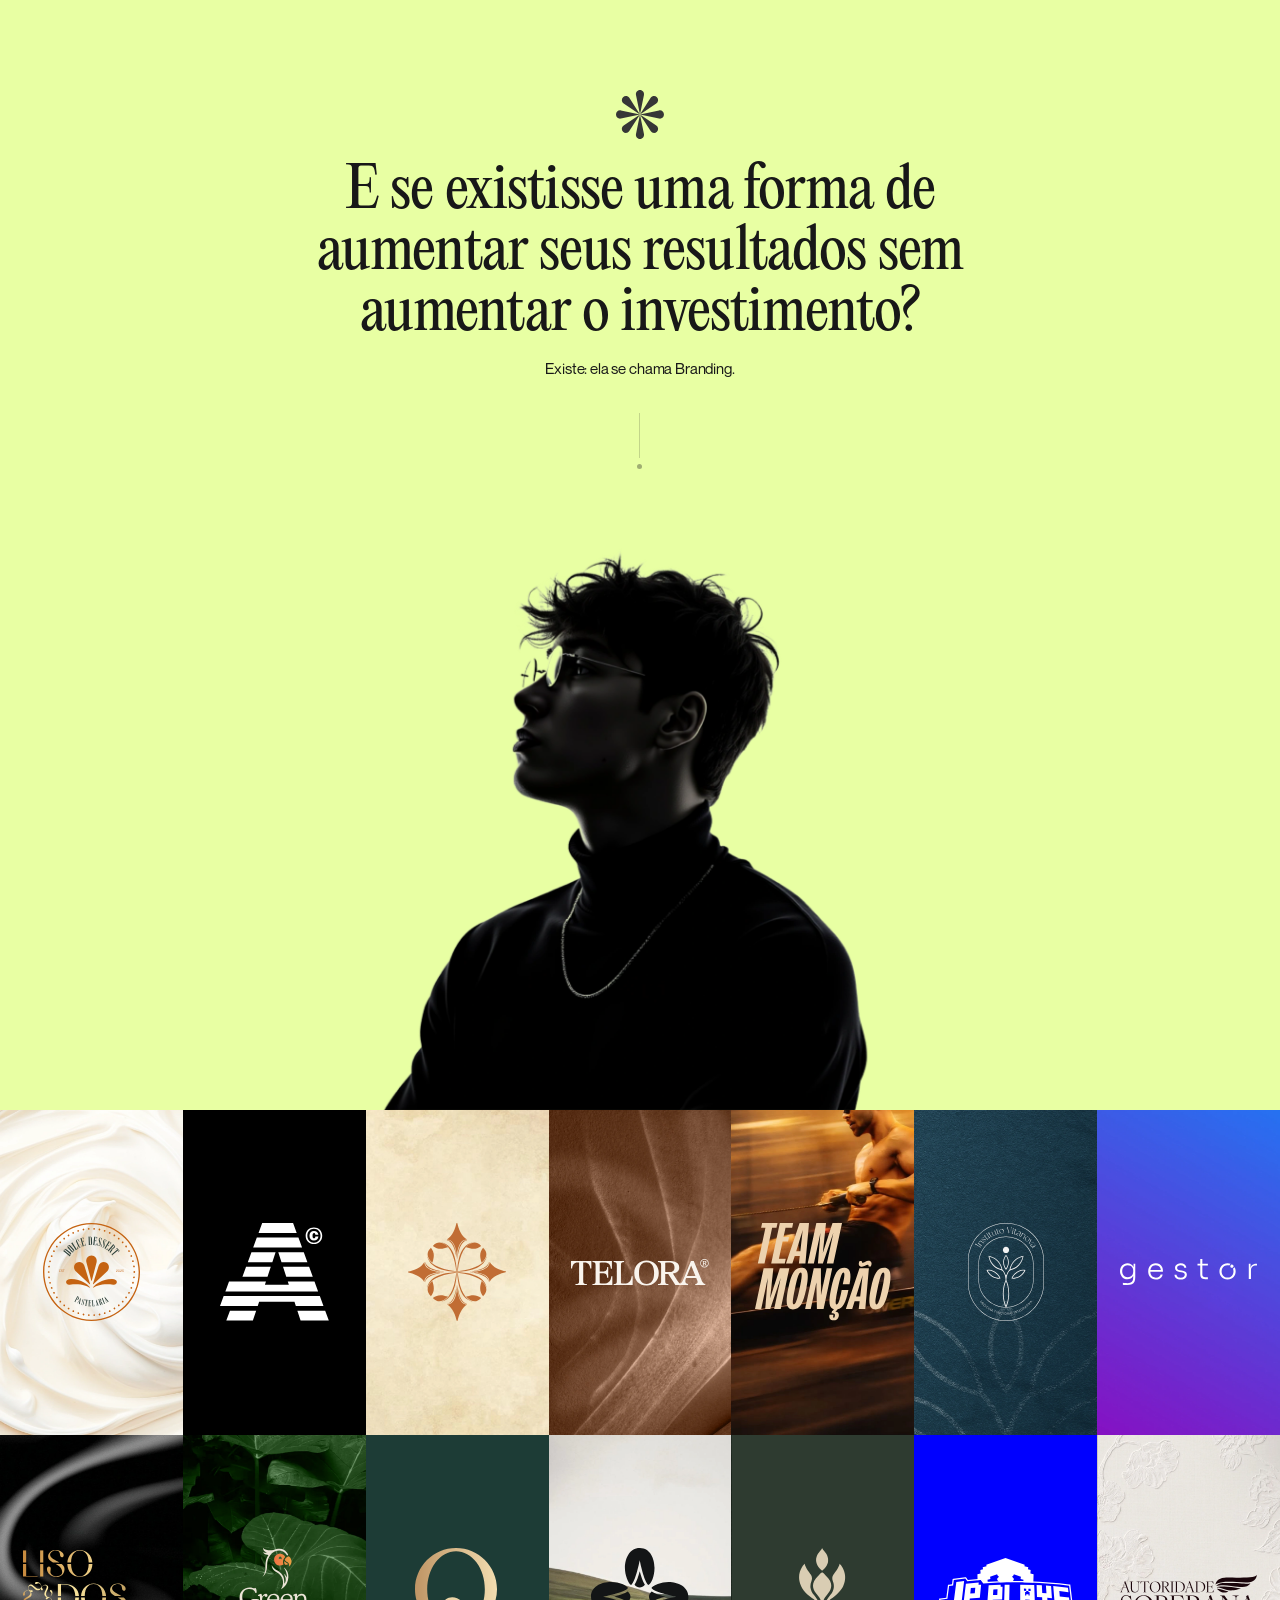
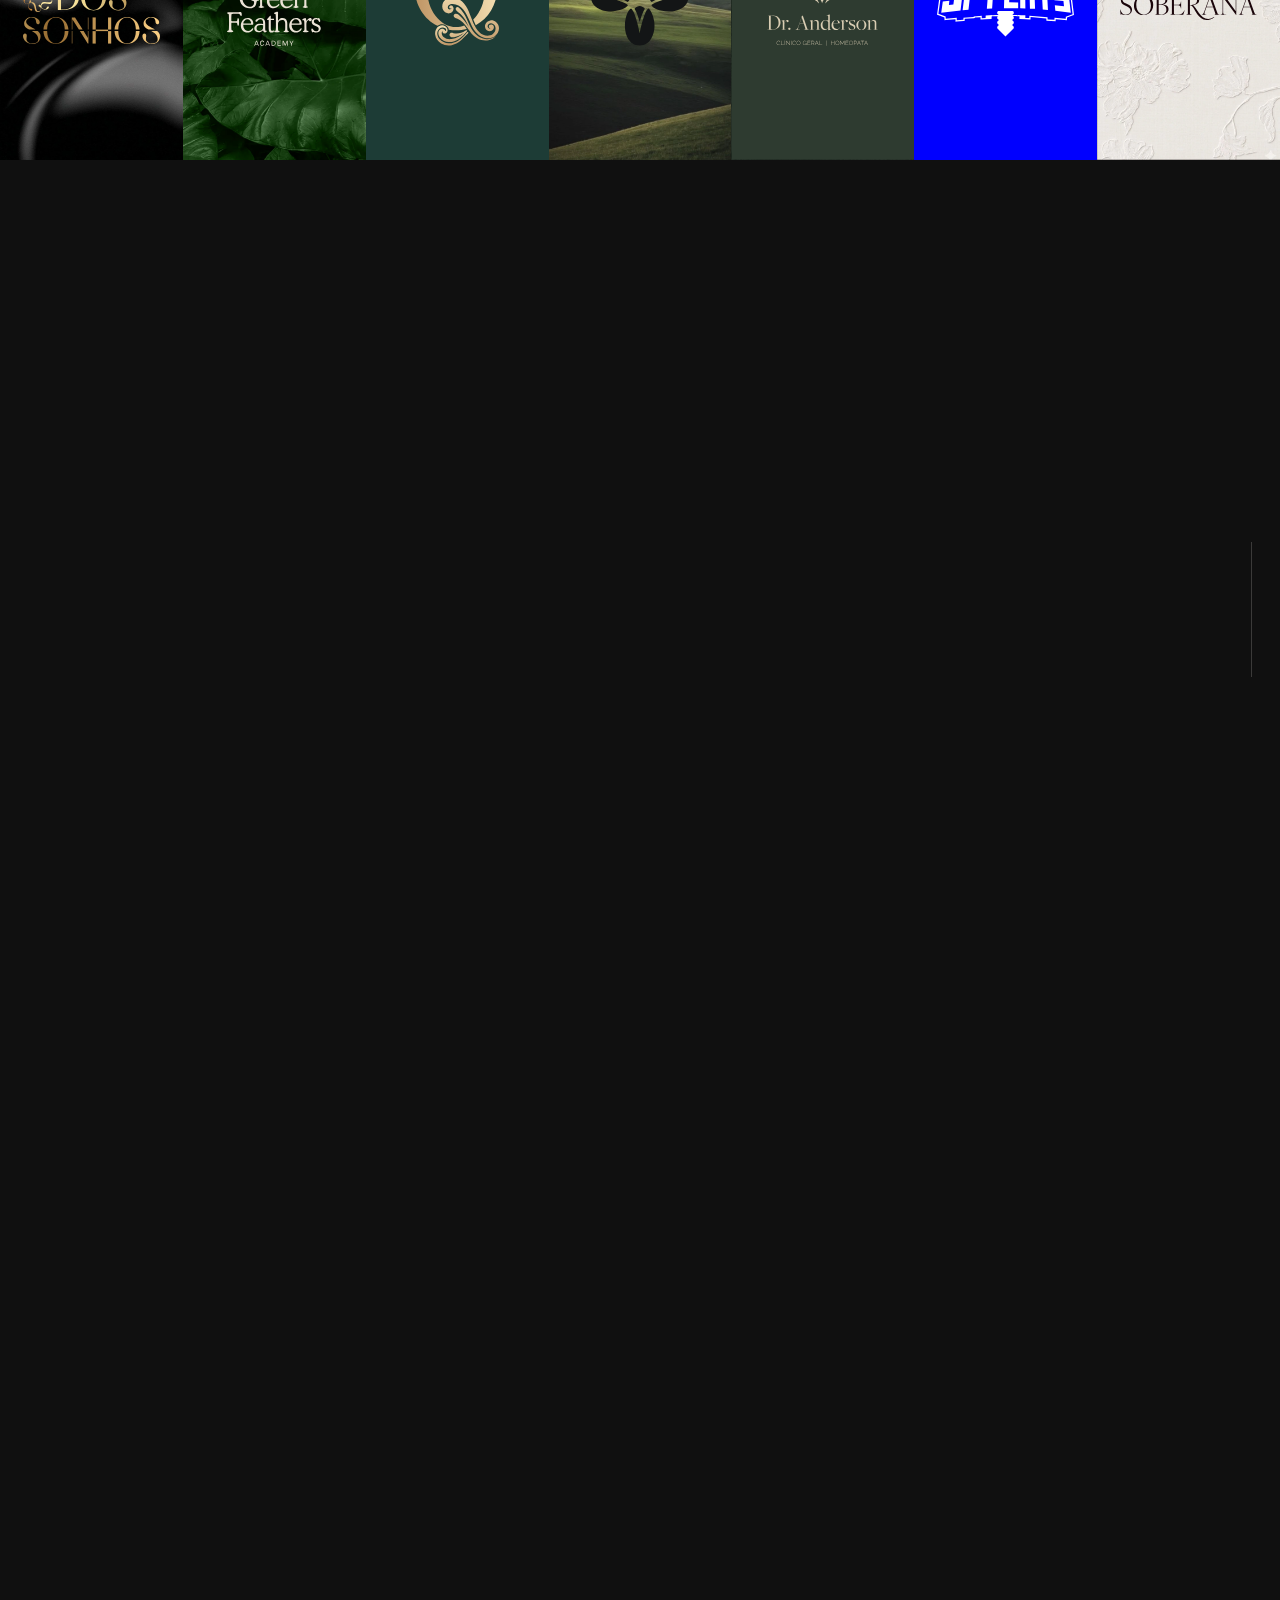
==== commit dfab9596: "feat: jornada em cenas presas no scroll, formulário e painel de contatos O miolo do site deixa de se" ====
--- a/index.html
+++ b/index.html
@@ -7,42 +7,24 @@
   <meta name="description" content="E se existisse uma forma de aumentar seus resultados sem aumentar o investimento? Existe: ela se chama Branding.">
   <link rel="preload" href="PPEditorialNew-Regular.otf" as="font" type="font/otf" crossorigin>
   <link rel="preload" href="NeueMontreal-Regular.otf" as="font" type="font/otf" crossorigin>
-  <link rel="stylesheet" href="style.css?v=21">
+  <link rel="stylesheet" href="style.css?v=42">
 </head>
 <body>
   <main class="hero" id="hero">
     <div class="hero-content">
+      <img class="hero-logo" src="logo_escura.svg" alt="" aria-hidden="true" width="323" height="323" draggable="false">
       <h1 class="hero-title">
         <span>E se existisse uma forma de</span>
         <span>aumentar seus resultados sem</span>
         <span>aumentar o investimento?</span>
       </h1>
       <p class="hero-subtitle">Existe: ela se chama Branding.</p>
-      <div class="hero-cta-wrapper">
-        <a href="https://wa.me/5554991595375?text=Ol%C3%A1%2C+Pedro.+Vim+pelo+Instagram+e+gostaria+de+mais+informa%C3%A7%C3%B5es+sobre+a+cria%C3%A7%C3%A3o+de+marcas.+&utm_source=chatgpt.com" target="_blank" rel="noopener noreferrer" class="hero-btn" id="btn-contato" aria-label="Entrar em contato">
-          <span class="btn-text-mask">
-            <span class="btn-text-track">
-              <span class="btn-text">Entrar em contato</span>
-              <span class="btn-text">Entrar em contato</span>
-            </span>
-          </span>
-          <span class="btn-icon-wrapper" aria-hidden="true">
-            <span class="btn-icon-box"></span>
-            <span class="btn-icon-mask">
-              <span class="icon-slide-track">
-                <svg class="arrow-svg" viewBox="0 0 16 16" width="14" height="14" fill="none" stroke="currentColor" stroke-width="1.8" stroke-linecap="square" stroke-linejoin="miter">
-                  <path d="M2.5 8h10.5"></path>
-                  <path d="M7.8 3.3L13 8l-5.2 4.7"></path>
-                </svg>
-                <svg class="arrow-svg" viewBox="0 0 16 16" width="14" height="14" fill="none" stroke="currentColor" stroke-width="1.8" stroke-linecap="square" stroke-linejoin="miter">
-                  <path d="M2.5 8h10.5"></path>
-                  <path d="M7.8 3.3L13 8l-5.2 4.7"></path>
-                </svg>
-              </span>
-            </span>
-          </span>
-        </a>
-      </div>
+      <a href="#grid-section" class="hero-scroll" aria-label="Rolar para ver os projetos">
+        <span class="hero-scroll-rail" aria-hidden="true">
+          <span class="hero-scroll-line"></span>
+        </span>
+        <span class="hero-scroll-dot" aria-hidden="true"></span>
+      </a>
     </div>
 
     <div class="hero-image-container">
@@ -721,12 +703,19 @@
     </div>
   </section>
 
-
   <!-- ==========================================================================
-       Método — Linha do Tempo
-       Desktop: percurso horizontal | Mobile/Tablet: percurso vertical
+       Jornada — cenas presas no scroll
+       A seção é alta e o palco dentro dela fica fixo (sticky): o scroll deixa
+       de arrastar conteúdo e vira linha do tempo. Cada cena aparece no centro,
+       se completa e some para a seguinte. O JS só escreve --p em cada cena;
+       todo o resto do aparecimento é calculado em CSS a partir desse número.
+
+       O argumento segue a ordem: o que é marca (não é o logo), o que acontece
+       sem ela (preço vira o único critério), o que posicionamento resolve
+       (um lugar na memória), por que isso importa antes da venda (quem não
+       compra hoje lembra depois), e só então o processo e o convite.
        ========================================================================== -->
-  <section class="method" id="metodo" aria-labelledby="metodo-titulo">
+  <section class="journey" id="jornada" aria-label="O que é branding e como o processo funciona">
 
     <svg class="tl-defs" aria-hidden="true" focusable="false" width="0" height="0">
       <symbol id="tl-arrow-right" viewBox="0 0 40 12">
@@ -737,234 +726,287 @@
         <path d="M6 0v52"></path>
         <path d="M1.8 46.5L6 53l4.2-6.5"></path>
       </symbol>
-      <symbol id="tl-arrow-corner" viewBox="0 0 16 16">
-        <path d="M2.5 1.5V10h10"></path>
-        <path d="M8.8 6.2L12.8 10l-4 3.8"></path>
-      </symbol>
     </svg>
 
-    <div class="method-inner">
-
-      <header class="method-head tl-reveal">
-        <svg class="tl-arrow tl-arrow--head" aria-hidden="true"><use href="#tl-arrow-right"></use></svg>
-        <h2 class="method-title" id="metodo-titulo">Linha do tempo</h2>
-      </header>
-
-      <!-- ---------- Desktop ---------- -->
-      <div class="tl tl--desktop">
-
-        <div class="tl-row tl-groups">
-          <div class="tl-group tl-group--a tl-reveal">
-            <span class="tl-group-label">Estratégia de Marca</span>
-            <span class="tl-bracket" aria-hidden="true"></span>
+    <div class="journey-stage">
+
+      <span class="journey-rail" aria-hidden="true"><span class="journey-rail-fill"></span></span>
+
+      <!-- 1 — o fantasma -->
+      <article class="scene scene--text" data-hold="1">
+        <div class="scene-inner">
+          <h2 class="scene-title scene-words">O fantasma que está por trás dos seus anúncios, do seu site, do seu custo por venda e da jornada da sua empresa.</h2>
+          <p class="scene-sub rv" style="--at:.72">Ele se chama Branding.</p>
+        </div>
+      </article>
+
+      <!-- 2 — o que marca é de verdade -->
+      <article class="scene scene--text" data-hold="0.9">
+        <div class="scene-inner">
+          <h2 class="scene-title scene-words">Marca não é o seu logo. É o que a pessoa sente antes de ter tempo de pensar.</h2>
+          <p class="scene-sub rv" style="--at:.74">Quem forma esse sentimento é ela. Você decide com o que ela vai formar.</p>
+        </div>
+      </article>
+
+      <!-- 3 — o custo de não ter diferença -->
+      <article class="scene scene--text" data-hold="0.9">
+        <div class="scene-inner">
+          <h2 class="scene-title scene-words">Quando ninguém enxerga diferença, sobra um critério de decisão: o preço.</h2>
+          <p class="scene-sub rv" style="--at:.74">E preço é a vantagem mais fácil do mundo de copiar.</p>
+        </div>
+      </article>
+
+      <!-- 4 — o que posicionamento resolve -->
+      <article class="scene scene--text" data-hold="0.95">
+        <div class="scene-inner">
+          <h2 class="scene-title scene-words">Posicionamento não é achar um espaço no mercado. É ocupar um espaço na cabeça das pessoas.</h2>
+          <p class="scene-sub rv" style="--at:.76">Mercado é onde você compete. Memória é onde você ganha.</p>
+        </div>
+      </article>
+
+      <!-- 5 — quem não compra hoje -->
+      <article class="scene scene--text" data-hold="0.9">
+        <div class="scene-inner">
+          <h2 class="scene-title scene-words">A maior parte do seu mercado não vai comprar hoje. Marca é o que faz lembrarem de você no dia em que for.</h2>
+          <p class="scene-sub rv" style="--at:.78">Quem é lembrado antes não precisa ser o mais barato depois.</p>
+        </div>
+      </article>
+
+      <!-- 6 — o que isso faz com a venda -->
+      <article class="scene scene--text" data-hold="0.9">
+        <div class="scene-inner">
+          <h2 class="scene-title scene-words">Sem marca, toda venda começa do zero: explicar, convencer, justificar o preço, vencer a desconfiança.</h2>
+          <p class="scene-sub rv" style="--at:.78">Com marca, boa parte disso já aconteceu antes da primeira conversa.</p>
+        </div>
+      </article>
+
+      <!-- 7 — abertura do método -->
+      <article class="scene scene--text" data-hold="0.85">
+        <div class="scene-inner">
+          <h2 class="scene-title scene-words">Por trás de todo bom projeto de <em>branding</em> existe um processo de desenvolvimento.</h2>
+        </div>
+      </article>
+
+      <!-- 8 — o processo é meu -->
+      <article class="scene scene--text" data-hold="0.95">
+        <div class="scene-inner">
+          <p class="scene-body scene-words">Esse é o processo que eu sigo em todas as <span class="scene-keep" data-nosplit>Marcas<span class="scene-reg">®</span></span> que são desenvolvidas por mim, específico e adaptado ao universo de realidades do projeto e às circunstâncias da empresa.</p>
+        </div>
+      </article>
+
+      <!-- 9 — linha do tempo, percurso horizontal (telas largas) -->
+      <article class="scene scene--tl" data-hold="2.4" data-only="desktop">
+        <div class="scene-inner">
+          <div class="tl tl--desktop">
+
+            <div class="tl-row tl-groups">
+              <div class="tl-group tl-group--a rv">
+                <span class="tl-group-label">Estratégia de Marca</span>
+                <span class="tl-bracket" aria-hidden="true"></span>
+              </div>
+              <div class="tl-group tl-group--b rv">
+                <span class="tl-group-label">Identidade de Marca</span>
+                <span class="tl-bracket" aria-hidden="true"></span>
+              </div>
+            </div>
+
+            <ol class="tl-row tl-steps">
+              <li class="tl-step rv">Entrevistas<svg class="tl-arrow tl-step-arrow" aria-hidden="true"><use href="#tl-arrow-right"></use></svg></li>
+              <li class="tl-step rv">Workshop<svg class="tl-arrow tl-step-arrow" aria-hidden="true"><use href="#tl-arrow-right"></use></svg></li>
+              <li class="tl-step rv">Pesquisa<svg class="tl-arrow tl-step-arrow" aria-hidden="true"><use href="#tl-arrow-right"></use></svg></li>
+              <li class="tl-step rv">Relatório<svg class="tl-arrow tl-step-arrow" aria-hidden="true"><use href="#tl-arrow-right"></use></svg></li>
+              <li class="tl-step rv">Plataforma<svg class="tl-arrow tl-step-arrow" aria-hidden="true"><use href="#tl-arrow-right"></use></svg></li>
+              <li class="tl-step rv">Key Word<svg class="tl-arrow tl-step-arrow" aria-hidden="true"><use href="#tl-arrow-right"></use></svg></li>
+              <li class="tl-step rv">Key Visual<svg class="tl-arrow tl-step-arrow" aria-hidden="true"><use href="#tl-arrow-right"></use></svg></li>
+              <li class="tl-step tl-step--final rv">Guia de Marca</li>
+            </ol>
+
+            <div class="tl-axis-wrap">
+              <span class="tl-ornament tl-ornament--left" aria-hidden="true"></span>
+              <div class="tl-row tl-axis" aria-hidden="true">
+                <span class="tl-dot rv"></span>
+                <span class="tl-dot rv"></span>
+                <span class="tl-dot rv"></span>
+                <span class="tl-dot rv"></span>
+                <span class="tl-dot rv"></span>
+                <span class="tl-dot rv"></span>
+                <span class="tl-dot rv"></span>
+                <span class="tl-dot tl-dot--final rv"></span>
+              </div>
+              <span class="tl-ornament tl-ornament--right" aria-hidden="true"></span>
+            </div>
+
+            <div class="tl-deliv-wrap">
+              <div class="tl-row tl-row--segments tl-deliv">
+                <p class="tl-deliv-item tl-deliv-item--1 rv">Diagnóstico</p>
+                <p class="tl-deliv-item tl-deliv-item--2 rv">Direção Estratégica &amp; Criativa</p>
+                <p class="tl-deliv-item tl-deliv-item--3 rv">Posicionamento + Verbal</p>
+                <p class="tl-deliv-item tl-deliv-item--4 rv">Visual</p>
+              </div>
+              <div class="tl-final rv">
+                <svg class="tl-arrow tl-final-arrow" aria-hidden="true"><use href="#tl-arrow-down"></use></svg>
+                <ul class="tl-final-list">
+                  <li>Estratégia</li>
+                  <li>Posicionamento</li>
+                  <li>Identidade Verbal &amp; Visual</li>
+                </ul>
+              </div>
+            </div>
+
+            <div class="tl-row tl-row--segments tl-phases">
+              <p class="tl-phase tl-phase--1 rv"><span class="tl-phase-rule" aria-hidden="true"></span>Coletando</p>
+              <p class="tl-phase tl-phase--2 rv"><span class="tl-phase-rule" aria-hidden="true"></span>Explorando</p>
+              <p class="tl-phase tl-phase--3 rv"><span class="tl-phase-rule" aria-hidden="true"></span>Criando</p>
+              <p class="tl-phase tl-phase--4 rv"><span class="tl-phase-rule" aria-hidden="true"></span>Definindo</p>
+            </div>
+
           </div>
-          <div class="tl-group tl-group--b tl-reveal">
-            <span class="tl-group-label">Identidade de Marca</span>
-            <span class="tl-bracket" aria-hidden="true"></span>
+        </div>
+      </article>
+
+      <!-- 9a — percurso vertical, primeira metade (telas estreitas) -->
+      <article class="scene scene--tl" data-hold="1.45" data-only="mobile">
+        <div class="scene-inner">
+          <div class="tl tl--mobile" data-sequence>
+            <span class="tl-m-ornament rv" aria-hidden="true"></span>
+
+            <h3 class="tl-m-group rv">
+              <span class="tl-m-rule" aria-hidden="true"></span>
+              <span class="tl-m-txt">Estratégia de Marca</span>
+              <span class="tl-m-rule" aria-hidden="true"></span>
+            </h3>
+
+            <p class="tl-m-phase rv">Coletando</p>
+            <p class="tl-m-step rv">Entrevistas</p>
+            <p class="tl-m-step rv">Workshop</p>
+            <p class="tl-m-deliv rv">
+              <span class="tl-m-rule tl-m-rule--dashed" aria-hidden="true"></span>
+              <span class="tl-m-txt">Diagnóstico</span>
+              <span class="tl-m-rule tl-m-rule--dashed" aria-hidden="true"></span>
+            </p>
+
+            <p class="tl-m-phase rv">Explorando</p>
+            <p class="tl-m-step rv">Pesquisa</p>
+            <p class="tl-m-step rv">Relatório</p>
+            <p class="tl-m-deliv rv">
+              <span class="tl-m-rule tl-m-rule--dashed" aria-hidden="true"></span>
+              <span class="tl-m-txt">Direção Estratégica &amp; Criativa</span>
+              <span class="tl-m-rule tl-m-rule--dashed" aria-hidden="true"></span>
+            </p>
           </div>
         </div>
-
-        <ol class="tl-row tl-steps">
-          <li class="tl-step">Entrevistas<svg class="tl-arrow tl-step-arrow" aria-hidden="true"><use href="#tl-arrow-right"></use></svg></li>
-          <li class="tl-step">Workshop<svg class="tl-arrow tl-step-arrow" aria-hidden="true"><use href="#tl-arrow-right"></use></svg></li>
-          <li class="tl-step">Pesquisa<svg class="tl-arrow tl-step-arrow" aria-hidden="true"><use href="#tl-arrow-right"></use></svg></li>
-          <li class="tl-step">Relatório<svg class="tl-arrow tl-step-arrow" aria-hidden="true"><use href="#tl-arrow-right"></use></svg></li>
-          <li class="tl-step">Plataforma<svg class="tl-arrow tl-step-arrow" aria-hidden="true"><use href="#tl-arrow-right"></use></svg></li>
-          <li class="tl-step">Key Word<svg class="tl-arrow tl-step-arrow" aria-hidden="true"><use href="#tl-arrow-right"></use></svg></li>
-          <li class="tl-step">Key Visual<svg class="tl-arrow tl-step-arrow" aria-hidden="true"><use href="#tl-arrow-right"></use></svg></li>
-          <li class="tl-step tl-step--final">Guia de Marca</li>
-        </ol>
-
-        <div class="tl-axis-wrap">
-          <span class="tl-ornament tl-ornament--left" aria-hidden="true"></span>
-          <div class="tl-row tl-axis" aria-hidden="true">
-            <span class="tl-dot"></span>
-            <span class="tl-dot"></span>
-            <span class="tl-dot"></span>
-            <span class="tl-dot"></span>
-            <span class="tl-dot"></span>
-            <span class="tl-dot"></span>
-            <span class="tl-dot"></span>
-            <span class="tl-dot tl-dot--final"></span>
-          </div>
-          <span class="tl-ornament tl-ornament--right" aria-hidden="true"></span>
-        </div>
-
-        <div class="tl-deliv-wrap">
-          <div class="tl-row tl-row--segments tl-deliv">
-            <p class="tl-deliv-item tl-deliv-item--1 tl-reveal">Diagnóstico</p>
-            <p class="tl-deliv-item tl-deliv-item--2 tl-reveal">Direção Estratégica &amp; Criativa</p>
-            <p class="tl-deliv-item tl-deliv-item--3 tl-reveal">Posicionamento + Verbal</p>
-            <p class="tl-deliv-item tl-deliv-item--4 tl-reveal">Visual</p>
-          </div>
-          <div class="tl-final tl-reveal">
-            <svg class="tl-arrow tl-final-arrow" aria-hidden="true"><use href="#tl-arrow-down"></use></svg>
-            <ul class="tl-final-list">
+      </article>
+
+      <!-- 9b — percurso vertical, segunda metade (telas estreitas) -->
+      <article class="scene scene--tl" data-hold="1.45" data-only="mobile">
+        <div class="scene-inner">
+          <div class="tl tl--mobile" data-sequence>
+            <h3 class="tl-m-group tl-m-group--first rv">
+              <span class="tl-m-rule" aria-hidden="true"></span>
+              <span class="tl-m-txt">Identidade de Marca</span>
+              <span class="tl-m-rule" aria-hidden="true"></span>
+            </h3>
+
+            <p class="tl-m-phase rv">Criando</p>
+            <p class="tl-m-step rv">Plataforma</p>
+            <p class="tl-m-deliv rv">
+              <span class="tl-m-rule tl-m-rule--dashed" aria-hidden="true"></span>
+              <span class="tl-m-txt">Posicionamento + Verbal</span>
+              <span class="tl-m-rule tl-m-rule--dashed" aria-hidden="true"></span>
+            </p>
+            <p class="tl-m-step rv">Key Word</p>
+            <p class="tl-m-deliv rv">
+              <span class="tl-m-rule tl-m-rule--dashed" aria-hidden="true"></span>
+              <span class="tl-m-txt">Visual</span>
+              <span class="tl-m-rule tl-m-rule--dashed" aria-hidden="true"></span>
+            </p>
+
+            <p class="tl-m-phase rv">Definindo</p>
+            <p class="tl-m-step rv">Key Visual</p>
+            <p class="tl-m-step tl-m-step--final rv">Guia de Marca</p>
+
+            <svg class="tl-arrow tl-m-final-arrow rv" aria-hidden="true"><use href="#tl-arrow-down"></use></svg>
+            <ul class="tl-m-final rv">
               <li>Estratégia</li>
               <li>Posicionamento</li>
               <li>Identidade Verbal &amp; Visual</li>
             </ul>
           </div>
         </div>
-
-        <div class="tl-row tl-row--segments tl-phases">
-          <p class="tl-phase tl-phase--1 tl-reveal"><span class="tl-phase-rule" aria-hidden="true"></span>Coletando</p>
-          <p class="tl-phase tl-phase--2 tl-reveal"><span class="tl-phase-rule" aria-hidden="true"></span>Explorando</p>
-          <p class="tl-phase tl-phase--3 tl-reveal"><span class="tl-phase-rule" aria-hidden="true"></span>Criando</p>
-          <p class="tl-phase tl-phase--4 tl-reveal"><span class="tl-phase-rule" aria-hidden="true"></span>Definindo</p>
-        </div>
-
-      </div>
-
-      <!-- ---------- Mobile / Tablet — percurso vertical centralizado ---------- -->
-      <div class="tl tl--mobile">
-
-        <span class="tl-m-ornament" aria-hidden="true"></span>
-
-        <h3 class="tl-m-group">
-          <span class="tl-m-rule" aria-hidden="true"></span>
-          <span class="tl-m-txt">Estratégia de Marca</span>
-          <span class="tl-m-rule" aria-hidden="true"></span>
-        </h3>
-
-        <p class="tl-m-phase">Coletando</p>
-        <p class="tl-m-step">Entrevistas</p>
-        <p class="tl-m-step">Workshop</p>
-        <p class="tl-m-deliv">
-          <span class="tl-m-rule tl-m-rule--dashed" aria-hidden="true"></span>
-          <span class="tl-m-txt">Diagnóstico</span>
-          <span class="tl-m-rule tl-m-rule--dashed" aria-hidden="true"></span>
-        </p>
-
-        <p class="tl-m-phase">Explorando</p>
-        <p class="tl-m-step">Pesquisa</p>
-        <p class="tl-m-step">Relatório</p>
-        <p class="tl-m-deliv">
-          <span class="tl-m-rule tl-m-rule--dashed" aria-hidden="true"></span>
-          <span class="tl-m-txt">Direção Estratégica &amp; Criativa</span>
-          <span class="tl-m-rule tl-m-rule--dashed" aria-hidden="true"></span>
-        </p>
-
-        <h3 class="tl-m-group">
-          <span class="tl-m-rule" aria-hidden="true"></span>
-          <span class="tl-m-txt">Identidade de Marca</span>
-          <span class="tl-m-rule" aria-hidden="true"></span>
-        </h3>
-
-        <p class="tl-m-phase">Criando</p>
-        <p class="tl-m-step">Plataforma</p>
-        <p class="tl-m-deliv">
-          <span class="tl-m-rule tl-m-rule--dashed" aria-hidden="true"></span>
-          <span class="tl-m-txt">Posicionamento + Verbal</span>
-          <span class="tl-m-rule tl-m-rule--dashed" aria-hidden="true"></span>
-        </p>
-        <p class="tl-m-step">Key Word</p>
-        <p class="tl-m-deliv">
-          <span class="tl-m-rule tl-m-rule--dashed" aria-hidden="true"></span>
-          <span class="tl-m-txt">Visual</span>
-          <span class="tl-m-rule tl-m-rule--dashed" aria-hidden="true"></span>
-        </p>
-
-        <p class="tl-m-phase">Definindo</p>
-        <p class="tl-m-step">Key Visual</p>
-        <p class="tl-m-step tl-m-step--final">Guia de Marca</p>
-
-        <svg class="tl-arrow tl-m-final-arrow" aria-hidden="true"><use href="#tl-arrow-down"></use></svg>
-        <ul class="tl-m-final">
-          <li>Estratégia</li>
-          <li>Posicionamento</li>
-          <li>Identidade Verbal &amp; Visual</li>
-        </ul>
-
-        <span class="tl-m-ornament tl-m-ornament--end" aria-hidden="true"></span>
-      </div>
+      </article>
+
+      <!-- 10 — fechamento -->
+      <article class="scene scene--text" data-hold="0.95">
+        <div class="scene-inner">
+          <h2 class="scene-title scene-words">No fim, o que você leva não é um logo. É um motivo para escolherem você mesmo quando o concorrente cobra menos.</h2>
+        </div>
+      </article>
+
+      <!-- 11 — contato. Cena de fundo claro: é ela que leva a tela do escuro
+           para o verde, porque o painel inteiro aparece junto com o conteúdo.
+           data-still: a cena não desliza, senão a troca de fundo balança. -->
+      <article class="scene scene--form scene--last" data-hold="1.3" data-still data-solo data-fit-min="0.78" id="contato">
+        <div class="scene-inner">
+          <p class="contato-kicker rv" style="--at:.32">Primeiro contato</p>
+          <h2 class="contato-title rv" style="--at:.36">Vamos olhar para a sua marca.</h2>
+          <p class="contato-sub rv" style="--at:.41">Quatro campos. Eu respondo pessoalmente.</p>
+
+          <form class="form" id="form-contato" novalidate>
+            <div class="field rv" style="--at:.46">
+              <label for="f-nome">Nome</label>
+              <input id="f-nome" name="nome" type="text" autocomplete="name" required>
+            </div>
+            <div class="field rv" style="--at:.50">
+              <label for="f-nicho">Nicho da sua empresa</label>
+              <input id="f-nicho" name="nicho" type="text" autocomplete="organization" required>
+            </div>
+            <div class="field rv" style="--at:.54">
+              <label for="f-email">E-mail</label>
+              <input id="f-email" name="email" type="email" autocomplete="email" required>
+            </div>
+            <div class="field rv" style="--at:.58">
+              <label for="f-fone">WhatsApp</label>
+              <input id="f-fone" name="telefone" type="tel" inputmode="tel" autocomplete="tel" placeholder="(54) 99159-5375" required>
+            </div>
+
+            <!-- Isca de robô: fica fora da tela e ninguém preenche à mão -->
+            <div class="form-trap" aria-hidden="true">
+              <label for="f-site">Não preencha este campo</label>
+              <input id="f-site" name="site" type="text" tabindex="-1" autocomplete="off">
+            </div>
+
+            <p class="form-msg" id="form-msg" role="alert" hidden></p>
+
+            <button class="hero-btn form-submit rv" style="--at:.63" type="submit" id="form-submit">
+              <span class="btn-text-mask">
+                <span class="btn-text-track">
+                  <span class="btn-text">Enviar</span>
+                  <span class="btn-text">Enviar</span>
+                </span>
+              </span>
+              <span class="btn-icon-wrapper" aria-hidden="true">
+                <span class="btn-icon-box"></span>
+                <span class="btn-icon-mask">
+                  <span class="icon-slide-track">
+                    <svg class="arrow-svg" viewBox="0 0 16 16" width="14" height="14" fill="none" stroke="currentColor" stroke-width="1.8" stroke-linecap="square" stroke-linejoin="miter">
+                      <path d="M2.5 8h10.5"></path>
+                      <path d="M7.8 3.3L13 8l-5.2 4.7"></path>
+                    </svg>
+                    <svg class="arrow-svg" viewBox="0 0 16 16" width="14" height="14" fill="none" stroke="currentColor" stroke-width="1.8" stroke-linecap="square" stroke-linejoin="miter">
+                      <path d="M2.5 8h10.5"></path>
+                      <path d="M7.8 3.3L13 8l-5.2 4.7"></path>
+                    </svg>
+                  </span>
+                </span>
+              </span>
+            </button>
+          </form>
+        </div>
+      </article>
 
     </div>
   </section>
 
-
-  <!-- ==========================================================================
-       Slides — esteira infinita, 3 faixas em sentidos alternados
-       Cada faixa repete o mesmo conjunto 2x; a animação desloca -50%,
-       o que faz o loop emendar sem salto.
-       A ordem das imagens não é a do deck: elas são intercaladas por peso
-       visual (creme / colorida) para nenhuma faixa virar uma mancha clara.
-       ========================================================================== -->
-  <section class="slides" id="slides" aria-label="Slides de guias de marca">
-    <div class="slides-row slides-row--1">
-      <div class="slides-track">
-        <!-- conjunto A -->
-        <div class="slides-item"><img src="SLIDES/img1_1x.webp" alt="" loading="eager" fetchpriority="low" decoding="async" draggable="false"></div>
-        <div class="slides-item"><img src="SLIDES/img4_1x.webp" alt="" loading="eager" fetchpriority="low" decoding="async" draggable="false"></div>
-        <div class="slides-item"><img src="SLIDES/img7_1x.webp" alt="" loading="eager" fetchpriority="low" decoding="async" draggable="false"></div>
-        <div class="slides-item"><img src="SLIDES/img2_1x.webp" alt="" loading="eager" fetchpriority="low" decoding="async" draggable="false"></div>
-        <div class="slides-item"><img src="SLIDES/img17_1x.webp" alt="" loading="eager" fetchpriority="low" decoding="async" draggable="false"></div>
-        <div class="slides-item"><img src="SLIDES/img12_1x.webp" alt="" loading="eager" fetchpriority="low" decoding="async" draggable="false"></div>
-        <div class="slides-item"><img src="SLIDES/img25_1x.webp" alt="" loading="eager" fetchpriority="low" decoding="async" draggable="false"></div>
-        <div class="slides-item"><img src="SLIDES/img19_1x.webp" alt="" loading="eager" fetchpriority="low" decoding="async" draggable="false"></div>
-        <div class="slides-item"><img src="SLIDES/img21_1x.webp" alt="" loading="eager" fetchpriority="low" decoding="async" draggable="false"></div>
-        <!-- conjunto B (cópia do loop) -->
-        <div class="slides-item" aria-hidden="true"><img src="SLIDES/img1_1x.webp" alt="" loading="eager" fetchpriority="low" decoding="async" draggable="false"></div>
-        <div class="slides-item" aria-hidden="true"><img src="SLIDES/img4_1x.webp" alt="" loading="eager" fetchpriority="low" decoding="async" draggable="false"></div>
-        <div class="slides-item" aria-hidden="true"><img src="SLIDES/img7_1x.webp" alt="" loading="eager" fetchpriority="low" decoding="async" draggable="false"></div>
-        <div class="slides-item" aria-hidden="true"><img src="SLIDES/img2_1x.webp" alt="" loading="eager" fetchpriority="low" decoding="async" draggable="false"></div>
-        <div class="slides-item" aria-hidden="true"><img src="SLIDES/img17_1x.webp" alt="" loading="eager" fetchpriority="low" decoding="async" draggable="false"></div>
-        <div class="slides-item" aria-hidden="true"><img src="SLIDES/img12_1x.webp" alt="" loading="eager" fetchpriority="low" decoding="async" draggable="false"></div>
-        <div class="slides-item" aria-hidden="true"><img src="SLIDES/img25_1x.webp" alt="" loading="eager" fetchpriority="low" decoding="async" draggable="false"></div>
-        <div class="slides-item" aria-hidden="true"><img src="SLIDES/img19_1x.webp" alt="" loading="eager" fetchpriority="low" decoding="async" draggable="false"></div>
-        <div class="slides-item" aria-hidden="true"><img src="SLIDES/img21_1x.webp" alt="" loading="eager" fetchpriority="low" decoding="async" draggable="false"></div>
-      </div>
-    </div>
-    <div class="slides-row slides-row--2 slides-row--reverse">
-      <div class="slides-track">
-        <!-- conjunto A -->
-        <div class="slides-item"><img src="SLIDES/img3_1x.webp" alt="" loading="eager" fetchpriority="low" decoding="async" draggable="false"></div>
-        <div class="slides-item"><img src="SLIDES/img6_1x.webp" alt="" loading="eager" fetchpriority="low" decoding="async" draggable="false"></div>
-        <div class="slides-item"><img src="SLIDES/img9_1x.webp" alt="" loading="eager" fetchpriority="low" decoding="async" draggable="false"></div>
-        <div class="slides-item"><img src="SLIDES/img11_1x.webp" alt="" loading="eager" fetchpriority="low" decoding="async" draggable="false"></div>
-        <div class="slides-item"><img src="SLIDES/img20_1x.webp" alt="" loading="eager" fetchpriority="low" decoding="async" draggable="false"></div>
-        <div class="slides-item"><img src="SLIDES/img14_1x.webp" alt="" loading="eager" fetchpriority="low" decoding="async" draggable="false"></div>
-        <div class="slides-item"><img src="SLIDES/img26_1x.webp" alt="" loading="eager" fetchpriority="low" decoding="async" draggable="false"></div>
-        <div class="slides-item"><img src="SLIDES/img22_1x.webp" alt="" loading="eager" fetchpriority="low" decoding="async" draggable="false"></div>
-        <div class="slides-item"><img src="SLIDES/img18_1x.webp" alt="" loading="eager" fetchpriority="low" decoding="async" draggable="false"></div>
-        <!-- conjunto B (cópia do loop) -->
-        <div class="slides-item" aria-hidden="true"><img src="SLIDES/img3_1x.webp" alt="" loading="eager" fetchpriority="low" decoding="async" draggable="false"></div>
-        <div class="slides-item" aria-hidden="true"><img src="SLIDES/img6_1x.webp" alt="" loading="eager" fetchpriority="low" decoding="async" draggable="false"></div>
-        <div class="slides-item" aria-hidden="true"><img src="SLIDES/img9_1x.webp" alt="" loading="eager" fetchpriority="low" decoding="async" draggable="false"></div>
-        <div class="slides-item" aria-hidden="true"><img src="SLIDES/img11_1x.webp" alt="" loading="eager" fetchpriority="low" decoding="async" draggable="false"></div>
-        <div class="slides-item" aria-hidden="true"><img src="SLIDES/img20_1x.webp" alt="" loading="eager" fetchpriority="low" decoding="async" draggable="false"></div>
-        <div class="slides-item" aria-hidden="true"><img src="SLIDES/img14_1x.webp" alt="" loading="eager" fetchpriority="low" decoding="async" draggable="false"></div>
-        <div class="slides-item" aria-hidden="true"><img src="SLIDES/img26_1x.webp" alt="" loading="eager" fetchpriority="low" decoding="async" draggable="false"></div>
-        <div class="slides-item" aria-hidden="true"><img src="SLIDES/img22_1x.webp" alt="" loading="eager" fetchpriority="low" decoding="async" draggable="false"></div>
-        <div class="slides-item" aria-hidden="true"><img src="SLIDES/img18_1x.webp" alt="" loading="eager" fetchpriority="low" decoding="async" draggable="false"></div>
-      </div>
-    </div>
-    <div class="slides-row slides-row--3">
-      <div class="slides-track">
-        <!-- conjunto A -->
-        <div class="slides-item"><img src="SLIDES/img5_1x.webp" alt="" loading="eager" fetchpriority="low" decoding="async" draggable="false"></div>
-        <div class="slides-item"><img src="SLIDES/img8_1x.webp" alt="" loading="eager" fetchpriority="low" decoding="async" draggable="false"></div>
-        <div class="slides-item"><img src="SLIDES/img15_1x.webp" alt="" loading="eager" fetchpriority="low" decoding="async" draggable="false"></div>
-        <div class="slides-item"><img src="SLIDES/img13_1x.webp" alt="" loading="eager" fetchpriority="low" decoding="async" draggable="false"></div>
-        <div class="slides-item"><img src="SLIDES/img23_1x.webp" alt="" loading="eager" fetchpriority="low" decoding="async" draggable="false"></div>
-        <div class="slides-item"><img src="SLIDES/img10_1x.webp" alt="" loading="eager" fetchpriority="low" decoding="async" draggable="false"></div>
-        <div class="slides-item"><img src="SLIDES/img27_1x.webp" alt="" loading="eager" fetchpriority="low" decoding="async" draggable="false"></div>
-        <div class="slides-item"><img src="SLIDES/img16_1x.webp" alt="" loading="eager" fetchpriority="low" decoding="async" draggable="false"></div>
-        <div class="slides-item"><img src="SLIDES/img24_1x.webp" alt="" loading="eager" fetchpriority="low" decoding="async" draggable="false"></div>
-        <!-- conjunto B (cópia do loop) -->
-        <div class="slides-item" aria-hidden="true"><img src="SLIDES/img5_1x.webp" alt="" loading="eager" fetchpriority="low" decoding="async" draggable="false"></div>
-        <div class="slides-item" aria-hidden="true"><img src="SLIDES/img8_1x.webp" alt="" loading="eager" fetchpriority="low" decoding="async" draggable="false"></div>
-        <div class="slides-item" aria-hidden="true"><img src="SLIDES/img15_1x.webp" alt="" loading="eager" fetchpriority="low" decoding="async" draggable="false"></div>
-        <div class="slides-item" aria-hidden="true"><img src="SLIDES/img13_1x.webp" alt="" loading="eager" fetchpriority="low" decoding="async" draggable="false"></div>
-        <div class="slides-item" aria-hidden="true"><img src="SLIDES/img23_1x.webp" alt="" loading="eager" fetchpriority="low" decoding="async" draggable="false"></div>
-        <div class="slides-item" aria-hidden="true"><img src="SLIDES/img10_1x.webp" alt="" loading="eager" fetchpriority="low" decoding="async" draggable="false"></div>
-        <div class="slides-item" aria-hidden="true"><img src="SLIDES/img27_1x.webp" alt="" loading="eager" fetchpriority="low" decoding="async" draggable="false"></div>
-        <div class="slides-item" aria-hidden="true"><img src="SLIDES/img16_1x.webp" alt="" loading="eager" fetchpriority="low" decoding="async" draggable="false"></div>
-        <div class="slides-item" aria-hidden="true"><img src="SLIDES/img24_1x.webp" alt="" loading="eager" fetchpriority="low" decoding="async" draggable="false"></div>
-      </div>
-    </div>
-  </section>
-
-  <script src="main.js?v=12"></script>
+  <script src="main.js?v=29"></script>
 </body>
 </html>
--- a/style.css
+++ b/style.css
@@ -52,7 +52,17 @@
   background-color: var(--color-bg);
   color: var(--color-dark);
   font-family: var(--font-sans);
+}
+
+/* O corte horizontal fica no html: overflow-x hidden no body faria dele uma
+   caixa de rolagem, e aí o palco sticky da jornada nunca gruda. clip corta
+   sem criar caixa de rolagem; onde ele não existir, o html já resolve. */
+html {
   overflow-x: hidden;
+}
+
+body {
+  overflow-x: clip;
 }
 
 /* Hero Section */
@@ -82,6 +92,15 @@
   padding-inline: 20px;
   max-width: 1200px;
   margin: 0 auto;
+}
+
+/* Logo acima do título */
+.hero-logo {
+  display: block;
+  width: clamp(42px, 3.8vw, 62px);
+  height: auto;
+  margin-bottom: clamp(18px, 2.6vh, 30px);
+  user-select: none;
 }
 
 /* Headline */
@@ -113,10 +132,90 @@
   text-wrap: balance;
 }
 
+/* Indicador de scroll — trilho fino com um traço descendo até um ponto,
+   o mesmo vocabulário de linha + nó da linha do tempo */
+.hero-scroll {
+  display: inline-flex;
+  flex-direction: column;
+  align-items: center;
+  gap: 6px;
+  margin-top: clamp(24px, 3.4vh, 38px);
+  padding: 6px 12px;
+  text-decoration: none;
+  color: var(--color-dark);
+  -webkit-tap-highlight-color: transparent;
+}
+
+.hero-scroll-rail {
+  position: relative;
+  display: block;
+  width: 1px;
+  height: clamp(36px, 5vh, 52px);
+  background-color: rgba(24, 24, 24, 0.18);
+  overflow: hidden;
+}
+
+.hero-scroll-line {
+  position: absolute;
+  left: 0;
+  top: 0;
+  width: 100%;
+  height: 42%;
+  background-color: var(--color-dark);
+  transform: translateY(-100%);
+  animation: hero-scroll-line 2.4s cubic-bezier(0.65, 0, 0.35, 1) infinite;
+}
+
+.hero-scroll-dot {
+  display: block;
+  width: 5px;
+  height: 5px;
+  border-radius: 50%;
+  background-color: var(--color-dark);
+  opacity: 0.35;
+  animation: hero-scroll-dot 2.4s cubic-bezier(0.65, 0, 0.35, 1) infinite;
+}
+
+.hero-scroll:hover .hero-scroll-rail {
+  background-color: rgba(24, 24, 24, 0.32);
+}
+
+.hero-scroll:focus-visible {
+  outline: 1px solid var(--color-dark);
+  outline-offset: 4px;
+}
+
+/* O traço atravessa o trilho e sai por baixo (42% × 238% ≈ 100%) */
+@keyframes hero-scroll-line {
+  0% { transform: translateY(-100%); }
+  70%, 100% { transform: translateY(238%); }
+}
+
+/* O ponto acende quando o traço chega nele */
+@keyframes hero-scroll-dot {
+  0%, 52% { opacity: 0.35; transform: scale(1); }
+  66% { opacity: 1; transform: scale(1.5); }
+  86%, 100% { opacity: 0.35; transform: scale(1); }
+}
+
+@media (prefers-reduced-motion: reduce) {
+  .hero-scroll-line,
+  .hero-scroll-dot {
+    animation: none;
+  }
+
+  .hero-scroll-line {
+    transform: none;
+  }
+}
+
+@media (prefers-reduced-motion: no-preference) {
+  html {
+    scroll-behavior: smooth;
+  }
+}
+
 /* CTA Button */
-.hero-cta-wrapper {
-  margin-top: clamp(21px, 2.9vh, 32px);
-}
 
 .hero-btn {
   display: inline-flex;
@@ -296,7 +395,10 @@
   align-items: flex-end;
   pointer-events: none;
   z-index: 1;
-  margin-top: clamp(0px, 1.5vh, 20px);
+  /* A foto tem ~14.8% de área transparente acima do cabelo. Puxa o
+     container para cima nessa proporção da altura dela, deixando ~36px
+     visíveis entre o indicador de scroll e o topo do cabelo. */
+  margin-top: calc(36px - 0.148 * clamp(600px, 78vh, 980px));
   margin-bottom: 0;
   line-height: 0;
 }
@@ -325,6 +427,11 @@
   }
 }
 
+.hero-logo {
+  opacity: 0;
+  animation: fadeInUp 0.9s cubic-bezier(0.16, 1, 0.3, 1) forwards;
+}
+
 .hero-title {
   animation: fadeInUp 0.9s cubic-bezier(0.16, 1, 0.3, 1) forwards;
 }
@@ -334,9 +441,9 @@
   animation: fadeInUp 0.9s cubic-bezier(0.16, 1, 0.3, 1) 0.15s forwards;
 }
 
-.hero-cta-wrapper {
+.hero-scroll {
   opacity: 0;
-  animation: fadeInUp 0.9s cubic-bezier(0.16, 1, 0.3, 1) 0.3s forwards;
+  animation: fadeInUp 0.9s cubic-bezier(0.16, 1, 0.3, 1) 0.45s forwards;
 }
 
 .hero-person-img {
@@ -356,6 +463,11 @@
     padding-inline: 16px;
   }
 
+  .hero-logo {
+    width: clamp(40px, 11vw, 50px);
+    margin-bottom: clamp(16px, 4.5vw, 22px);
+  }
+
   .hero-title {
     font-size: clamp(3.3rem, 12.4vw, 4.7rem);
     line-height: 1.05;
@@ -367,8 +479,8 @@
     margin-top: clamp(12px, 3vw, 16px);
   }
 
-  .hero-cta-wrapper {
-    margin-top: clamp(14px, 3.5vw, 20px);
+  .hero-scroll {
+    margin-top: clamp(16px, 4.5vw, 24px);
   }
 
   .hero-btn {
@@ -383,7 +495,8 @@
     transform: none;
     width: 100%;
     height: clamp(380px, 110vw, 540px);
-    margin-top: -10px;
+    /* mesma compensação do desktop: ~22px visíveis até o topo do cabelo */
+    margin-top: calc(22px - 0.148 * clamp(380px, 110vw, 540px));
   }
 
   .hero-person-img {
@@ -408,6 +521,7 @@
 
   .hero-image-container {
     height: 420px;
+    margin-top: calc(22px - 0.148 * 420px);
   }
 }
 
@@ -425,12 +539,13 @@
     margin-top: 6px;
   }
 
-  .hero-cta-wrapper {
+  .hero-scroll {
     margin-top: 8px;
   }
 
   .hero-image-container {
     height: 360px;
+    margin-top: calc(22px - 0.148 * 360px);
   }
 }
 
@@ -488,6 +603,8 @@
   overflow: hidden;
 }
 
+/* Só dois slides ficam visíveis por card: o que entra (.active, por cima)
+   e o que sai (.is-leaving, por baixo, recuando até ser coberto) */
 .card-slide {
   position: absolute;
   inset: 0;
@@ -495,21 +612,126 @@
   height: 100%;
   opacity: 0;
   visibility: hidden;
-  transition: opacity 0.85s cubic-bezier(0.4, 0, 0.2, 1),
-    transform 1.1s cubic-bezier(0.4, 0, 0.2, 1),
-    visibility 0.85s ease;
-  transform: scale(1.04);
   display: flex;
   align-items: center;
   justify-content: center;
-  z-index: 1;
+  z-index: 0;
+  overflow: hidden;
 }
 
 .card-slide.active {
   opacity: 1;
   visibility: visible;
-  transform: scale(1);
   z-index: 2;
+}
+
+.card-slide.is-leaving {
+  opacity: 1;
+  visibility: visible;
+  z-index: 1;
+}
+
+/* Véu que escurece o slide que está saindo */
+.card-slide::after {
+  content: '';
+  position: absolute;
+  inset: 0;
+  z-index: 2;
+  background-color: #000;
+  opacity: 0;
+  pointer-events: none;
+}
+
+/* ---- Entrada: cortina + zoom que assenta + logo que sobe do desfoque ---- */
+.card-slide.is-entering {
+  animation: card-wipe-up 0.95s cubic-bezier(0.77, 0, 0.175, 1) both;
+}
+
+/* Cards alternados abrem a cortina no sentido contrário: xadrez no grid */
+.grid-card:nth-child(even) .card-slide.is-entering {
+  animation-name: card-wipe-down;
+}
+
+.card-slide.is-entering .slide-bg {
+  animation: card-bg-settle 1.4s cubic-bezier(0.16, 1, 0.3, 1) both;
+}
+
+.card-slide.is-entering .slide-logo-wrapper {
+  animation: card-logo-in 0.85s cubic-bezier(0.16, 1, 0.3, 1) 0.38s both;
+}
+
+/* ---- Saída: recua, escurece e a logo sobe sumindo ---- */
+.card-slide.is-leaving .slide-bg {
+  animation: card-bg-recede 0.95s cubic-bezier(0.77, 0, 0.175, 1) both;
+}
+
+.card-slide.is-leaving::after {
+  animation: card-veil 0.95s cubic-bezier(0.77, 0, 0.175, 1) both;
+}
+
+.card-slide.is-leaving .slide-logo-wrapper {
+  animation: card-logo-out 0.5s cubic-bezier(0.7, 0, 0.84, 0) both;
+}
+
+@keyframes card-wipe-up {
+  from { clip-path: inset(100% 0 0 0); }
+  to { clip-path: inset(0 0 0 0); }
+}
+
+@keyframes card-wipe-down {
+  from { clip-path: inset(0 0 100% 0); }
+  to { clip-path: inset(0 0 0 0); }
+}
+
+@keyframes card-bg-settle {
+  from { transform: scale(1.28); }
+  to { transform: scale(1); }
+}
+
+@keyframes card-bg-recede {
+  from { transform: scale(1); }
+  to { transform: scale(1.12); }
+}
+
+@keyframes card-veil {
+  from { opacity: 0; }
+  to { opacity: 0.65; }
+}
+
+@keyframes card-logo-in {
+  from {
+    opacity: 0;
+    transform: translateY(22px);
+    filter: blur(8px);
+  }
+  to {
+    opacity: 1;
+    transform: translateY(0);
+    filter: blur(0);
+  }
+}
+
+@keyframes card-logo-out {
+  to {
+    opacity: 0;
+    transform: translateY(-16px);
+    filter: blur(4px);
+  }
+}
+
+@media (prefers-reduced-motion: reduce) {
+  .card-slide.is-entering,
+  .card-slide.is-entering .slide-bg,
+  .card-slide.is-entering .slide-logo-wrapper,
+  .card-slide.is-leaving .slide-bg,
+  .card-slide.is-leaving::after,
+  .card-slide.is-leaving .slide-logo-wrapper {
+    animation: none;
+  }
+
+  .card-slide.is-leaving {
+    visibility: hidden;
+  }
 }
 
 .slide-bg {
@@ -704,10 +926,10 @@
   }
 }
 
-/* Mobile: 3 rows x 4 cols = 12 cards (hiding ANDERSON and SOBERANA) */
+/* Mobile: 4 rows x 3 cols = 12 cards (hiding ANDERSON and SOBERANA) */
 @media (max-width: 768px) {
   .branding-grid {
-    grid-template-columns: repeat(4, 1fr);
+    grid-template-columns: repeat(3, 1fr);
   }
 
   .grid-card[data-brand="ANDERSON"],
@@ -715,10 +937,14 @@
     display: none !important;
   }
 }
+
 /* ==========================================================================
-   Método — Linha do Tempo
+   Jornada — palco fixo e cenas que aparecem no centro
+   O JS escreve um único número por cena, --p (0 a 1, o avanço daquela cena).
+   Tudo o que aparece deriva dele em CSS, então o scroll não dispara layout.
+   Sem JS a seção vira um empilhamento normal, com todo o conteúdo visível.
    ========================================================================== */
-.method {
+.journey {
   --tl-text: #F2F0EA;
   --tl-muted: rgba(242, 240, 234, 0.46);
   --tl-line: rgba(242, 240, 234, 0.32);
@@ -730,7 +956,6 @@
   background-color: #101010;
   color: var(--tl-text);
   font-family: var(--font-sans);
-  padding: clamp(72px, 9vw, 132px) clamp(20px, 4vw, 64px) clamp(84px, 10vw, 148px);
   user-select: none;
 }
 
@@ -741,29 +966,178 @@
   overflow: hidden;
 }
 
-.method-inner {
+/* ---- Modo empilhado (sem JS / movimento reduzido) ---- */
+.scene {
+  padding: clamp(72px, 11vh, 150px) clamp(20px, 4vw, 64px);
+}
+
+.scene-inner {
   max-width: 1320px;
   margin: 0 auto;
-}
-
-/* Cabeçalho */
-.method-head {
-  display: flex;
-  flex-direction: column;
-  align-items: center;
   text-align: center;
-  gap: clamp(12px, 1.5vw, 20px);
-  margin-bottom: clamp(48px, 6.5vw, 96px);
-}
-
-.method-title {
+}
+
+/* ---- Modo jornada ---- */
+.journey.js-journey {
+  height: calc(var(--journey-len, 7) * 100svh);
+}
+
+.journey.js-journey .journey-stage {
+  position: sticky;
+  top: 0;
+  height: 100svh;
+  overflow: hidden;
+}
+
+.journey.js-journey .scene {
+  position: absolute;
+  inset: 0;
+  display: flex;
+  align-items: center;
+  justify-content: center;
+  padding: clamp(28px, 7vh, 72px) clamp(20px, 4vw, 64px);
+  opacity: 0;
+  visibility: hidden;
+  will-change: opacity, transform;
+}
+
+.journey.js-journey .scene.is-on {
+  visibility: visible;
+}
+
+.scene[hidden] {
+  display: none;
+}
+
+/* A cena encolhe se o conteúdo não couber na altura do palco (telas baixas) */
+.journey.js-journey .scene-inner {
+  width: 100%;
+  transform: scale(var(--fit, 1));
+  transform-origin: center center;
+}
+
+/* Trilho de avanço da jornada. Em tela estreita o texto ocupa a largura
+   inteira e ele encostaria nas linhas, então só aparece no layout largo. */
+.journey-rail {
+  display: none;
+}
+
+@media (min-width: 981px) {
+  .journey.js-journey .journey-rail {
+    display: block;
+  }
+}
+
+.journey.js-journey .journey-rail {
+  position: absolute;
+  right: clamp(14px, 2.2vw, 34px);
+  top: 50%;
+  width: 1px;
+  height: clamp(84px, 15vh, 160px);
+  margin-top: calc(clamp(84px, 15vh, 160px) / -2);
+  background-color: var(--tl-line-soft);
+}
+
+.journey-rail-fill {
+  position: absolute;
+  left: 0;
+  right: 0;
+  top: 0;
+  height: calc(var(--jp, 0) * 100%);
+  background-color: var(--tl-accent);
+}
+
+/* --------------------------------------------------------------------------
+   Aparecimento — um elemento por limiar (--at) sobre o avanço da cena (--p)
+   --sp = quão rápido ele completa; --rise = de quanto abaixo ele sobe
+   -------------------------------------------------------------------------- */
+.scene .rv {
+  --r: clamp(0, calc((var(--p, 1) - var(--at, 0)) * var(--sp, 11)), 1);
+  opacity: var(--r);
+  transform: translate3d(0, calc((1 - var(--r)) * var(--rise, 14px)), 0);
+}
+
+/* --------------------------------------------------------------------------
+   Texto que acende palavra por palavra conforme o scroll avança
+   --lit é a posição da onda na frase; cada palavra acende quando ela passa.
+   -------------------------------------------------------------------------- */
+.scene-words {
+  --lit: calc((var(--p, 1) - 0.02) / 0.60 * (var(--n, 1) + 2));
+}
+
+.scene-words .w {
+  opacity: clamp(0.15, calc((var(--lit) - var(--i, 0)) * 1.4), 1);
+}
+
+.scene-keep {
+  white-space: nowrap;
+}
+
+.scene-reg {
+  font-size: 0.6em;
+  vertical-align: 0.55em;
+  letter-spacing: 0.02em;
+}
+
+/* --------------------------------------------------------------------------
+   Cenas de texto
+   -------------------------------------------------------------------------- */
+.scene-title {
   font-family: var(--font-serif);
   font-weight: 400;
-  text-transform: uppercase;
-  font-size: clamp(2.3rem, 5.4vw, 5rem);
-  line-height: 1;
-  letter-spacing: 0.005em;
+  font-size: clamp(2.2rem, 4.4vw, 4.4rem);
+  line-height: 1.08;
+  letter-spacing: -0.015em;
+  color: var(--tl-accent);
+  max-width: calc(12.4 * clamp(2.2rem, 4.4vw, 4.4rem));
+  margin-inline: auto;
   text-wrap: balance;
+}
+
+.scene-title em {
+  font-style: italic;
+}
+
+.scene-sub {
+  font-family: var(--font-sans);
+  font-size: clamp(0.95rem, 1.15vw, 1.25rem);
+  letter-spacing: -0.01em;
+  color: var(--tl-text);
+  margin-top: clamp(18px, 2.4vw, 32px);
+}
+
+.scene-body {
+  max-width: 780px;
+  margin-inline: auto;
+  font-family: var(--font-sans);
+  font-size: clamp(1.05rem, 1.45vw, 1.55rem);
+  line-height: 1.5;
+  letter-spacing: -0.005em;
+  color: var(--tl-text);
+  text-wrap: balance;
+}
+
+@media (max-width: 980px) {
+  .scene-title {
+    font-size: clamp(2.6rem, 9.6vw, 4.2rem);
+    line-height: 1.05;
+    letter-spacing: -0.02em;
+    max-width: none;
+  }
+
+  .scene-sub {
+    font-size: clamp(0.9rem, 3.4vw, 1.05rem);
+  }
+
+  .scene-body {
+    font-size: clamp(1rem, 4.2vw, 1.25rem);
+  }
+}
+
+@media (max-width: 380px) {
+  .scene-title {
+    font-size: 10.6vw;
+  }
 }
 
 /* Setas / ornamentos (SVG) */
@@ -776,17 +1150,13 @@
   display: block;
 }
 
-.tl-arrow--head {
-  width: clamp(34px, 3.4vw, 48px);
-  height: clamp(11px, 1.1vw, 15px);
-  color: var(--tl-text);
-}
-
 /* --------------------------------------------------------------------------
-   Desktop — percurso horizontal (8 marcos em 8 colunas iguais)
+   Linha do tempo — percurso horizontal (8 marcos em 8 colunas iguais)
    Os nós ficam no centro de cada coluna: 6.25%, 18.75% ... 93.75%
+   O eixo é desenhado por --fill, a mesma conta que define os limiares dos nós.
    -------------------------------------------------------------------------- */
 .tl--desktop {
+  --fill: clamp(0, calc((var(--p, 1) - 0.06) / 0.62), 1);
   display: none;
   position: relative;
 }
@@ -813,11 +1183,13 @@
 .tl-group--a {
   grid-column: 1 / 6;
   --span: 5;
+  --at: 0.04;
 }
 
 .tl-group--b {
   grid-column: 5 / 9;
   --span: 4;
+  --at: 0.45;
 }
 
 .tl-group-label {
@@ -913,6 +1285,8 @@
   height: 1.5px;
   margin-top: -0.75px;
   background-color: var(--tl-text);
+  transform: scaleX(var(--fill, 1));
+  transform-origin: left center;
 }
 
 .tl-dot {
@@ -929,7 +1303,24 @@
   background-color: var(--tl-accent);
 }
 
-/* Ornamento: a logo é usada como máscara, então a cor vem do CSS */
+/* Os nós e seus rótulos acendem na mesma ordem em que a linha os alcança:
+   0.06 no primeiro, 0.68 no último, um vão de 0.62/7 entre eles. */
+.tl-steps .tl-step:nth-child(1), .tl-axis .tl-dot:nth-child(1) { --at: 0.060; }
+.tl-steps .tl-step:nth-child(2), .tl-axis .tl-dot:nth-child(2) { --at: 0.149; }
+.tl-steps .tl-step:nth-child(3), .tl-axis .tl-dot:nth-child(3) { --at: 0.237; }
+.tl-steps .tl-step:nth-child(4), .tl-axis .tl-dot:nth-child(4) { --at: 0.326; }
+.tl-steps .tl-step:nth-child(5), .tl-axis .tl-dot:nth-child(5) { --at: 0.414; }
+.tl-steps .tl-step:nth-child(6), .tl-axis .tl-dot:nth-child(6) { --at: 0.503; }
+.tl-steps .tl-step:nth-child(7), .tl-axis .tl-dot:nth-child(7) { --at: 0.591; }
+.tl-steps .tl-step:nth-child(8), .tl-axis .tl-dot:nth-child(8) { --at: 0.680; }
+
+.tl-axis .tl-dot {
+  --rise: 0px;
+  --sp: 18;
+}
+
+/* Ornamento: a logo é usada como máscara, então a cor vem do CSS.
+   Ele tem transform próprio, por isso só a opacidade responde ao avanço. */
 .tl-ornament,
 .tl-m-ornament {
   background-color: var(--tl-accent);
@@ -943,14 +1334,17 @@
   width: clamp(24px, 2.8vw, 40px);
   aspect-ratio: 1;
   transform: translate(-50%, -50%);
+  opacity: clamp(0, calc((var(--p, 1) - var(--at, 0)) * 11), 1);
 }
 
 .tl-ornament--left {
   left: 0;
+  --at: 0.02;
 }
 
 .tl-ornament--right {
   left: 100%;
+  --at: 0.68;
 }
 
 /* Entregas */
@@ -974,18 +1368,20 @@
   line-height: 1.45;
 }
 
-.tl-deliv-item--1 { grid-column: 1 / 3; }
-.tl-deliv-item--2 { grid-column: 3 / 5; }
-.tl-deliv-item--3 { grid-column: 5 / 6; }
+.tl-deliv-item--1 { grid-column: 1 / 3; --at: 0.20; }
+.tl-deliv-item--2 { grid-column: 3 / 5; --at: 0.38; }
+.tl-deliv-item--3 { grid-column: 5 / 6; --at: 0.52; }
 
 .tl-deliv-item--4 {
   grid-column: 6 / 7;
   border-right: 1px dashed var(--tl-line-soft);
+  --at: 0.61;
 }
 
 /* Entrega final (sob o último nó) */
 .tl-final {
   --tl-final-w: clamp(148px, 14vw, 196px);
+  --at: 0.72;
   position: absolute;
   top: 0;
   /* centrado sob o último nó (93.75%) sem usar transform — o reveal usa transform */
@@ -1029,10 +1425,10 @@
   color: var(--tl-muted);
 }
 
-.tl-phase--1 { grid-column: 1 / 3; }
-.tl-phase--2 { grid-column: 3 / 5; }
-.tl-phase--3 { grid-column: 5 / 7; }
-.tl-phase--4 { grid-column: 7 / 8; }
+.tl-phase--1 { grid-column: 1 / 3; --at: 0.22; }
+.tl-phase--2 { grid-column: 3 / 5; --at: 0.40; }
+.tl-phase--3 { grid-column: 5 / 7; --at: 0.54; }
+.tl-phase--4 { grid-column: 7 / 8; --at: 0.64; }
 
 .tl-phase-rule {
   position: absolute;
@@ -1057,9 +1453,10 @@
 .tl-phase-rule::after { right: 0; }
 
 /* --------------------------------------------------------------------------
-   Mobile / Tablet — percurso vertical centralizado
+   Linha do tempo — percurso vertical centralizado (telas estreitas)
    O trilho é a soma dos conectores desenhados no topo de cada bloco,
-   então a linha nunca cruza um texto.
+   então a linha nunca cruza um texto. Os limiares (--at) de cada bloco são
+   distribuídos pelo JS, na ordem em que eles aparecem.
    -------------------------------------------------------------------------- */
 .tl--mobile {
   --tl-dot: 9px;
@@ -1093,17 +1490,26 @@
   background-color: var(--tl-line-soft);
 }
 
+/* O primeiro bloco da segunda metade não vem de lugar nenhum */
+.tl-m-group--first::before {
+  display: none;
+}
+
+.tl-m-group--first {
+  padding-top: 0;
+}
+
 /* Grupos — divisor com réguas laterais */
 .tl-m-group {
-  --c: clamp(34px, 9vw, 46px);
+  --c: clamp(28px, 7vw, 40px);
   display: flex;
   align-items: center;
   justify-content: center;
   gap: clamp(12px, 3.5vw, 18px);
-  padding-top: calc(var(--c) + clamp(14px, 4vw, 20px));
+  padding-top: calc(var(--c) + clamp(12px, 3.4vw, 18px));
   font-family: var(--font-serif);
   font-weight: 400;
-  font-size: clamp(1.35rem, 5.4vw, 1.85rem);
+  font-size: clamp(1.3rem, 5.2vw, 1.8rem);
   line-height: 1.15;
 }
 
@@ -1126,20 +1532,20 @@
 
 /* Fases */
 .tl-m-phase {
-  --c: clamp(26px, 7vw, 36px);
-  padding-top: calc(var(--c) + clamp(12px, 3.4vw, 16px));
+  --c: clamp(20px, 5.4vw, 30px);
+  padding-top: calc(var(--c) + clamp(10px, 2.8vw, 14px));
   font-family: var(--font-serif);
   text-transform: uppercase;
   letter-spacing: 0.1em;
-  font-size: clamp(0.82rem, 3.4vw, 0.98rem);
+  font-size: clamp(0.8rem, 3.3vw, 0.95rem);
   color: var(--tl-muted);
 }
 
 /* Marcos */
 .tl-m-step {
-  --c: clamp(20px, 5vw, 26px);
-  padding-top: calc(var(--c) + var(--tl-dot) + clamp(11px, 3vw, 14px));
-  font-size: clamp(0.8rem, 3.4vw, 0.9rem);
+  --c: clamp(15px, 4vw, 22px);
+  padding-top: calc(var(--c) + var(--tl-dot) + clamp(9px, 2.5vw, 12px));
+  font-size: clamp(0.78rem, 3.3vw, 0.88rem);
   text-transform: uppercase;
   letter-spacing: 0.09em;
 }
@@ -1166,13 +1572,13 @@
 
 /* Entregas */
 .tl-m-deliv {
-  --c: clamp(20px, 5.5vw, 28px);
+  --c: clamp(15px, 4.4vw, 24px);
   display: flex;
   align-items: center;
   justify-content: center;
   gap: clamp(11px, 3.2vw, 16px);
-  padding-top: calc(var(--c) + clamp(11px, 3vw, 15px));
-  font-size: clamp(0.95rem, 3.9vw, 1.08rem);
+  padding-top: calc(var(--c) + clamp(9px, 2.6vw, 13px));
+  font-size: clamp(0.92rem, 3.8vw, 1.05rem);
   line-height: 1.4;
 }
 
@@ -1180,8 +1586,8 @@
 .tl-m-final-arrow {
   display: block;
   width: 12px;
-  height: clamp(40px, 10vw, 54px);
-  margin: clamp(12px, 3.4vw, 16px) auto 0;
+  height: clamp(32px, 8vw, 46px);
+  margin: clamp(10px, 3vw, 14px) auto 0;
   color: var(--tl-accent);
 }
 
@@ -1189,27 +1595,23 @@
   list-style: none;
   display: flex;
   flex-direction: column;
-  gap: clamp(7px, 2vw, 10px);
-  margin-top: clamp(10px, 3vw, 14px);
+  gap: clamp(6px, 1.8vw, 9px);
+  margin-top: clamp(9px, 2.6vw, 12px);
   color: var(--tl-accent);
-  font-size: clamp(0.95rem, 3.9vw, 1.08rem);
+  font-size: clamp(0.92rem, 3.8vw, 1.05rem);
   line-height: 1.35;
 }
 
 /* Ornamentos nas pontas do percurso */
 .tl-m-ornament {
   display: block;
-  width: clamp(24px, 6.5vw, 30px);
+  width: clamp(22px, 6vw, 28px);
   aspect-ratio: 1;
-  margin: 0 auto;
-}
-
-.tl-m-ornament--end {
-  margin-top: clamp(34px, 9vw, 46px);
+  margin: 0 auto clamp(2px, 1vw, 6px);
 }
 
 /* --------------------------------------------------------------------------
-   Troca de layout
+   Troca de layout da linha do tempo
    -------------------------------------------------------------------------- */
 @media (min-width: 981px) {
   .tl--desktop { display: block; }
@@ -1217,211 +1619,229 @@
 }
 
 /* --------------------------------------------------------------------------
-   Reveal no scroll
+   Movimento reduzido — sem palco fixo, tudo visível
    -------------------------------------------------------------------------- */
-/* O estado inicial só é aplicado quando o JS marca .js-reveal —
-   sem JS a seção aparece completa. */
-.method .tl-reveal,
-.method .tl-step,
-.method .tl-dot {
-  transition: opacity 0.85s cubic-bezier(0.16, 1, 0.3, 1) var(--d, 0s),
-    transform 0.85s cubic-bezier(0.16, 1, 0.3, 1) var(--d, 0s);
-}
-
-.method.js-reveal .tl-reveal {
-  opacity: 0;
-  transform: translateY(16px);
-}
-
-.method.js-reveal .tl-step,
-.method.js-reveal .tl-dot {
-  opacity: 0;
-}
-
-.method.js-reveal.is-visible .tl-reveal,
-.method.js-reveal.is-visible .tl-step,
-.method.js-reveal.is-visible .tl-dot {
-  opacity: 1;
-  transform: none;
-}
-
-.method.js-reveal .tl-axis::before {
-  transform: scaleX(0);
-  transform-origin: left center;
-  transition: transform 1.2s cubic-bezier(0.16, 1, 0.3, 1) 0.12s;
-}
-
-.method.js-reveal.is-visible .tl-axis::before {
-  transform: scaleX(1);
-}
-
-.tl-steps .tl-step:nth-child(1), .tl-axis .tl-dot:nth-child(1) { --d: 0.18s; }
-.tl-steps .tl-step:nth-child(2), .tl-axis .tl-dot:nth-child(2) { --d: 0.28s; }
-.tl-steps .tl-step:nth-child(3), .tl-axis .tl-dot:nth-child(3) { --d: 0.38s; }
-.tl-steps .tl-step:nth-child(4), .tl-axis .tl-dot:nth-child(4) { --d: 0.48s; }
-.tl-steps .tl-step:nth-child(5), .tl-axis .tl-dot:nth-child(5) { --d: 0.58s; }
-.tl-steps .tl-step:nth-child(6), .tl-axis .tl-dot:nth-child(6) { --d: 0.68s; }
-.tl-steps .tl-step:nth-child(7), .tl-axis .tl-dot:nth-child(7) { --d: 0.78s; }
-.tl-steps .tl-step:nth-child(8), .tl-axis .tl-dot:nth-child(8) { --d: 0.88s; }
-
-.tl-group--a { --d: 0.05s; }
-.tl-group--b { --d: 0.15s; }
-.tl-deliv-item--1 { --d: 0.50s; }
-.tl-deliv-item--2 { --d: 0.58s; }
-.tl-deliv-item--3 { --d: 0.66s; }
-.tl-deliv-item--4 { --d: 0.74s; }
-.tl-final { --d: 0.86s; }
-.tl-phase--1 { --d: 0.62s; }
-.tl-phase--2 { --d: 0.70s; }
-.tl-phase--3 { --d: 0.78s; }
-.tl-phase--4 { --d: 0.86s; }
-
 @media (prefers-reduced-motion: reduce) {
-  .method .tl-reveal,
-  .method .tl-step,
-  .method .tl-dot,
-  .method.js-reveal .tl-reveal,
-  .method.js-reveal .tl-step,
-  .method.js-reveal .tl-dot {
+  .scene .rv,
+  .scene-words .w,
+  .tl-ornament {
     opacity: 1;
     transform: none;
-    transition: none;
-  }
-
-  .method.js-reveal .tl-axis::before {
+  }
+
+  .tl-axis::before {
     transform: scaleX(1);
-    transition: none;
   }
 }
 
 /* ==========================================================================
-   Slides — esteira infinita em 3 faixas
+   Contato — a última cena da jornada
+   Ela é a única cena de fundo claro: como o painel cobre o palco inteiro e
+   aparece junto com o conteúdo, é a própria cena que leva a tela do escuro
+   para o verde. Fora do modo jornada ela é só uma dobra verde comum.
    ========================================================================== */
-.slides {
-  --slides-h: clamp(104px, 14vw, 215px);
-  --slides-fade: clamp(28px, 7vw, 140px);
-  width: 100%;
-  background-color: #101010;
+.scene--form {
+  background-color: var(--color-bg);
+  color: var(--color-dark);
+}
+
+/* O painel sobe do pé da tela: a borda de cima do recorte desce de 100% a 0
+   conforme --wipe. Como ele é opaco, cobre a cena escura em vez de se
+   misturar com ela. Sem --wipe (sem JS) o recorte não existe. */
+.journey.js-journey .scene--form {
+  clip-path: inset(calc(var(--wipe, 0) * 100%) 0 0 0);
+}
+
+.scene--form .scene-inner {
+  max-width: 560px;
+  text-align: center;
+}
+
+.contato-kicker {
+  font-family: var(--font-sans);
+  font-size: clamp(0.7rem, 0.82vw, 0.78rem);
+  text-transform: uppercase;
+  letter-spacing: 0.14em;
+  opacity: 0.55;
+}
+
+.contato-title {
+  font-family: var(--font-serif);
+  font-weight: 400;
+  font-size: clamp(2.1rem, 4vw, 3.4rem);
+  line-height: 1.08;
+  letter-spacing: -0.015em;
+  margin-top: clamp(12px, 1.6vw, 20px);
+  text-wrap: balance;
+}
+
+.contato-sub {
+  font-family: var(--font-sans);
+  font-size: clamp(0.92rem, 1.1vw, 1.1rem);
+  letter-spacing: -0.01em;
+  margin-top: clamp(8px, 1.2vw, 14px);
+  opacity: 0.7;
+}
+
+/* O limiar de cada campo vem do HTML, então a opacidade de .rv já cuida da
+   entrada; aqui o opacity do kicker e do sub precisa ser multiplicado por ela */
+.scene--form .contato-kicker,
+.scene--form .contato-sub {
+  opacity: calc(var(--r, 1) * 0.62);
+}
+
+.form {
+  margin-top: clamp(28px, 4vh, 52px);
+  display: flex;
+  flex-direction: column;
+  gap: clamp(16px, 2.4vh, 26px);
+  text-align: left;
+}
+
+.field {
+  display: flex;
+  flex-direction: column;
+  gap: 6px;
+}
+
+.field label {
+  font-family: var(--font-sans);
+  font-size: 0.72rem;
+  text-transform: uppercase;
+  letter-spacing: 0.12em;
+  opacity: 0.6;
+}
+
+.field input {
+  font-family: var(--font-sans);
+  font-size: clamp(1rem, 1.25vw, 1.15rem);
+  color: var(--color-dark);
+  background: transparent;
+  border: none;
+  border-bottom: 1px solid rgba(24, 24, 24, 0.28);
+  border-radius: 0;
+  padding: 5px 0 8px;
+  transition: border-color 0.35s ease;
+  -webkit-appearance: none;
+  appearance: none;
+}
+
+.field input::placeholder {
+  color: rgba(24, 24, 24, 0.3);
+}
+
+.field input:focus {
+  outline: none;
+  border-bottom-color: var(--color-dark);
+}
+
+.field.is-invalid input {
+  border-bottom-color: #B3261E;
+}
+
+.field.is-invalid label {
+  opacity: 1;
+  color: #B3261E;
+}
+
+/* Isca de robô: fora da tela, mas não display:none — há robô que ignora */
+.form-trap {
+  position: absolute;
+  left: -9999px;
+  width: 1px;
+  height: 1px;
   overflow: hidden;
-  user-select: none;
-}
-
-.slides-row {
-  display: flex;
-  overflow: hidden;
-  /* A máscara vai nas faixas, não na seção: assim as imagens somem
-     e o fundo escuro da seção continua inteiro por trás. */
-  -webkit-mask-image: linear-gradient(
-    to right,
-    transparent 0,
-    #000 var(--slides-fade),
-    #000 calc(100% - var(--slides-fade)),
-    transparent 100%
-  );
-  mask-image: linear-gradient(
-    to right,
-    transparent 0,
-    #000 var(--slides-fade),
-    #000 calc(100% - var(--slides-fade)),
-    transparent 100%
-  );
-}
-
-.slides-track {
-  display: flex;
-  flex: none;
-  width: max-content;
-  animation: slides-scroll var(--dur) linear infinite;
-  will-change: transform;
-}
-
-/* Sentidos alternados: 1 e 3 para a esquerda, 2 para a direita */
-.slides-row--reverse .slides-track {
-  animation-direction: reverse;
-}
-
-.slides-row--1 .slides-track { --dur: 70s; }
-.slides-row--2 .slides-track { --dur: 84s; }
-.slides-row--3 .slides-track { --dur: 76s; }
-
-.slides-item {
-  flex: none;
-  width: calc(var(--slides-h) * 16 / 9);
-  height: var(--slides-h);
-}
-
-.slides-item img {
-  display: block;
-  width: 100%;
-  height: 100%;
-  object-fit: cover;
-}
-
-@keyframes slides-scroll {
-  from { transform: translate3d(0, 0, 0); }
-  to { transform: translate3d(-50%, 0, 0); }
-}
-
-@media (prefers-reduced-motion: reduce) {
-  .slides-track {
-    animation: none;
-  }
-}
-
-/* --------------------------------------------------------------------------
-   Slides — caixa de seleção
-   Tudo em P&B e apagado; a caixa acende uma imagem por vez e vai pulando.
-   O estado apagado só entra com .is-spotlight (ligada pelo JS), então
-   sem JS a esteira aparece colorida e inteira em vez de ficar escura.
-   -------------------------------------------------------------------------- */
-.slides-item {
-  position: relative;
-}
-
-.slides.is-spotlight .slides-item img {
-  filter: grayscale(1);
-  opacity: 0.28;
-  transition: filter 0.45s ease, opacity 0.45s ease;
-}
-
-.slides.is-spotlight .slides-item.is-lit img {
-  filter: grayscale(0);
-  opacity: 1;
-}
-
-/* acima das vizinhas, senão a imagem seguinte cobre a borda da moldura */
-.slides.is-spotlight .slides-item.is-lit {
-  z-index: 2;
-}
-
-/* moldura */
-.slides.is-spotlight .slides-item::after {
-  content: '';
-  position: absolute;
-  inset: 0;
-  border: 1px solid var(--color-bg);
-  opacity: 0;
+}
+
+.form-msg {
+  font-family: var(--font-sans);
+  font-size: 0.85rem;
+  line-height: 1.45;
+  color: #B3261E;
+  margin-top: -4px;
+}
+
+.form-msg a {
+  color: inherit;
+}
+
+.form-submit {
+  align-self: flex-start;
+  margin-top: clamp(4px, 1vh, 12px);
+}
+
+.form.is-sending .form-submit {
   pointer-events: none;
-  transition: opacity 0.2s ease;
-}
-
-/* alças nos quatro cantos */
-.slides.is-spotlight .slides-item::before {
-  content: '';
-  position: absolute;
-  inset: -3px;
-  z-index: 1;
-  opacity: 0;
-  pointer-events: none;
-  transition: opacity 0.2s ease;
-  background:
-    linear-gradient(var(--color-bg), var(--color-bg)) 0 0 / 7px 7px no-repeat,
-    linear-gradient(var(--color-bg), var(--color-bg)) 100% 0 / 7px 7px no-repeat,
-    linear-gradient(var(--color-bg), var(--color-bg)) 0 100% / 7px 7px no-repeat,
-    linear-gradient(var(--color-bg), var(--color-bg)) 100% 100% / 7px 7px no-repeat;
-}
-
-.slides.is-spotlight .slides-item.is-lit::after,
-.slides.is-spotlight .slides-item.is-lit::before {
-  opacity: 1;
-}
+  opacity: 0.55;
+}
+
+@media (max-width: 768px) {
+  .contato-title {
+    font-size: clamp(2.1rem, 8.4vw, 2.8rem);
+  }
+
+  .form-submit {
+    align-self: stretch;
+    justify-content: space-between;
+  }
+}
+
+/* ==========================================================================
+   Obrigado — página de confirmação
+   ========================================================================== */
+.thanks {
+  min-height: 100svh;
+  display: flex;
+  flex-direction: column;
+  align-items: center;
+  justify-content: center;
+  text-align: center;
+  padding: clamp(48px, 10vh, 120px) 20px;
+  background-color: var(--color-bg);
+}
+
+.thanks-logo {
+  width: clamp(40px, 3.4vw, 56px);
+  height: auto;
+  margin-bottom: clamp(24px, 3.4vh, 38px);
+}
+
+.thanks-title {
+  font-family: var(--font-serif);
+  font-weight: 400;
+  font-size: clamp(2.4rem, 5.4vw, 4.4rem);
+  line-height: 1.06;
+  letter-spacing: -0.02em;
+}
+
+.thanks-sub {
+  font-family: var(--font-sans);
+  font-size: clamp(0.98rem, 1.2vw, 1.2rem);
+  line-height: 1.5;
+  max-width: 460px;
+  margin: clamp(16px, 2.2vh, 26px) auto 0;
+  text-wrap: balance;
+}
+
+.thanks-actions {
+  display: flex;
+  flex-wrap: wrap;
+  align-items: center;
+  justify-content: center;
+  gap: clamp(14px, 2vw, 22px);
+  margin-top: clamp(30px, 4.4vh, 50px);
+}
+
+.thanks-back {
+  font-family: var(--font-sans);
+  font-size: 0.9rem;
+  color: var(--color-dark);
+  text-decoration: none;
+  border-bottom: 1px solid rgba(24, 24, 24, 0.3);
+  padding-bottom: 2px;
+  transition: border-color 0.3s ease;
+}
+
+.thanks-back:hover {
+  border-bottom-color: var(--color-dark);
+}
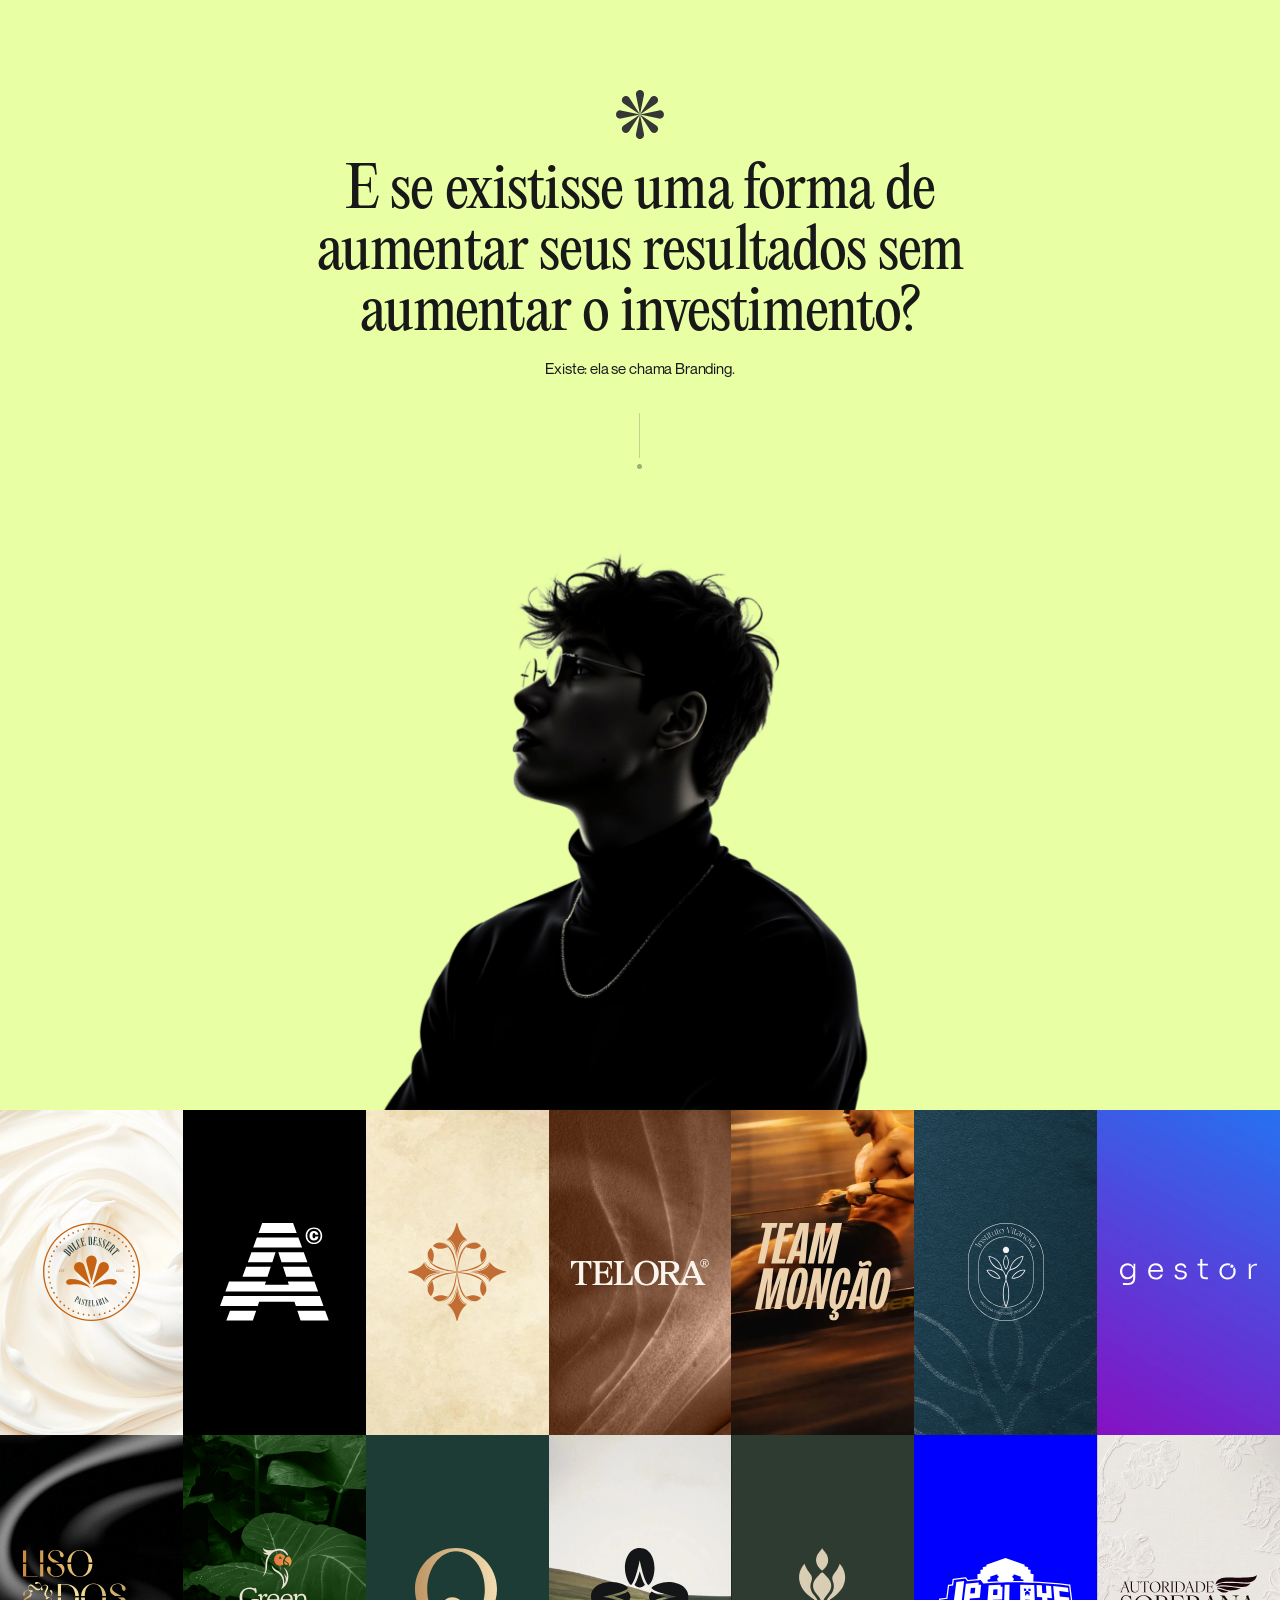
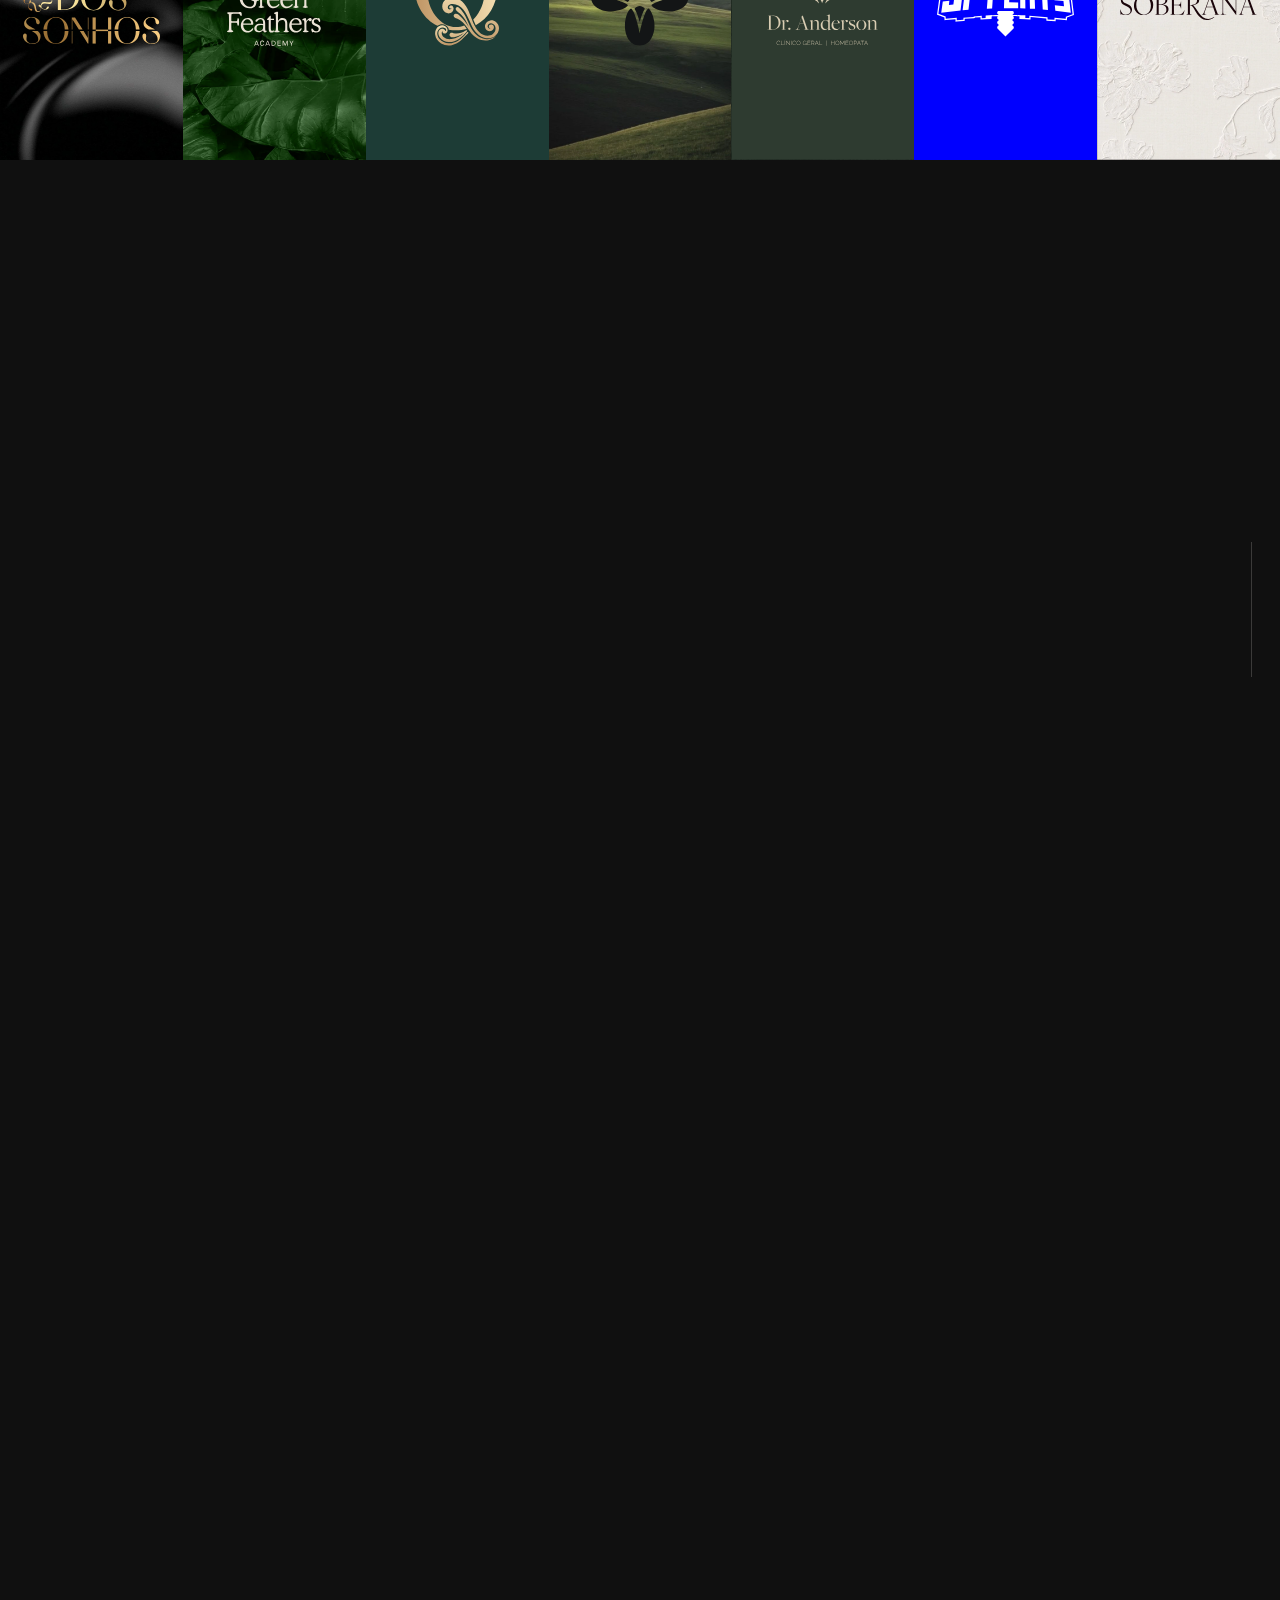
==== commit e52ca5c1: "fix: cache do HTML deixava o site velho mesmo com o deploy novo no ar O servidor não mandava nenhum " ====
--- a/index.html
+++ b/index.html
@@ -7,7 +7,7 @@
   <meta name="description" content="E se existisse uma forma de aumentar seus resultados sem aumentar o investimento? Existe: ela se chama Branding.">
   <link rel="preload" href="PPEditorialNew-Regular.otf" as="font" type="font/otf" crossorigin>
   <link rel="preload" href="NeueMontreal-Regular.otf" as="font" type="font/otf" crossorigin>
-  <link rel="stylesheet" href="style.css?v=42">
+  <link rel="stylesheet" href="style.css?v=43">
 </head>
 <body>
   <main class="hero" id="hero">
@@ -1007,6 +1007,6 @@
     </div>
   </section>
 
-  <script src="main.js?v=29"></script>
+  <script src="main.js?v=30"></script>
 </body>
 </html>
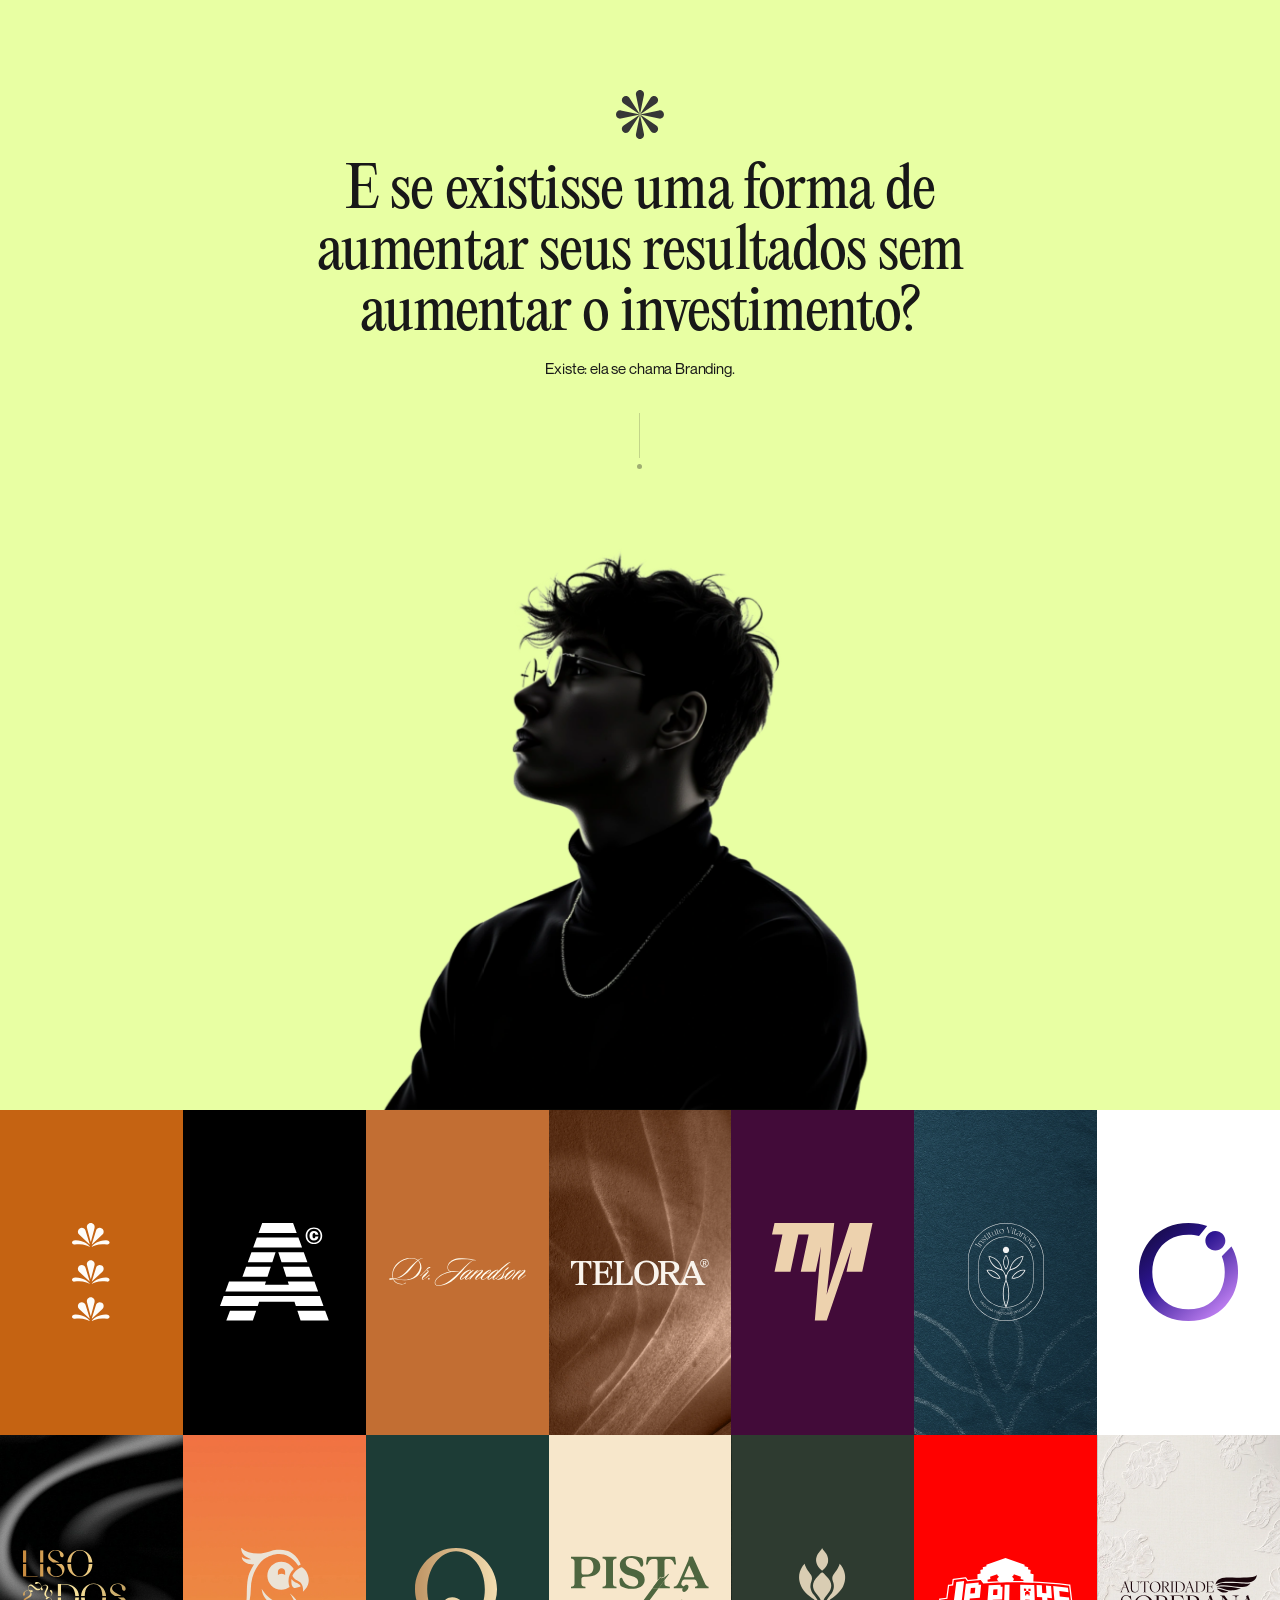
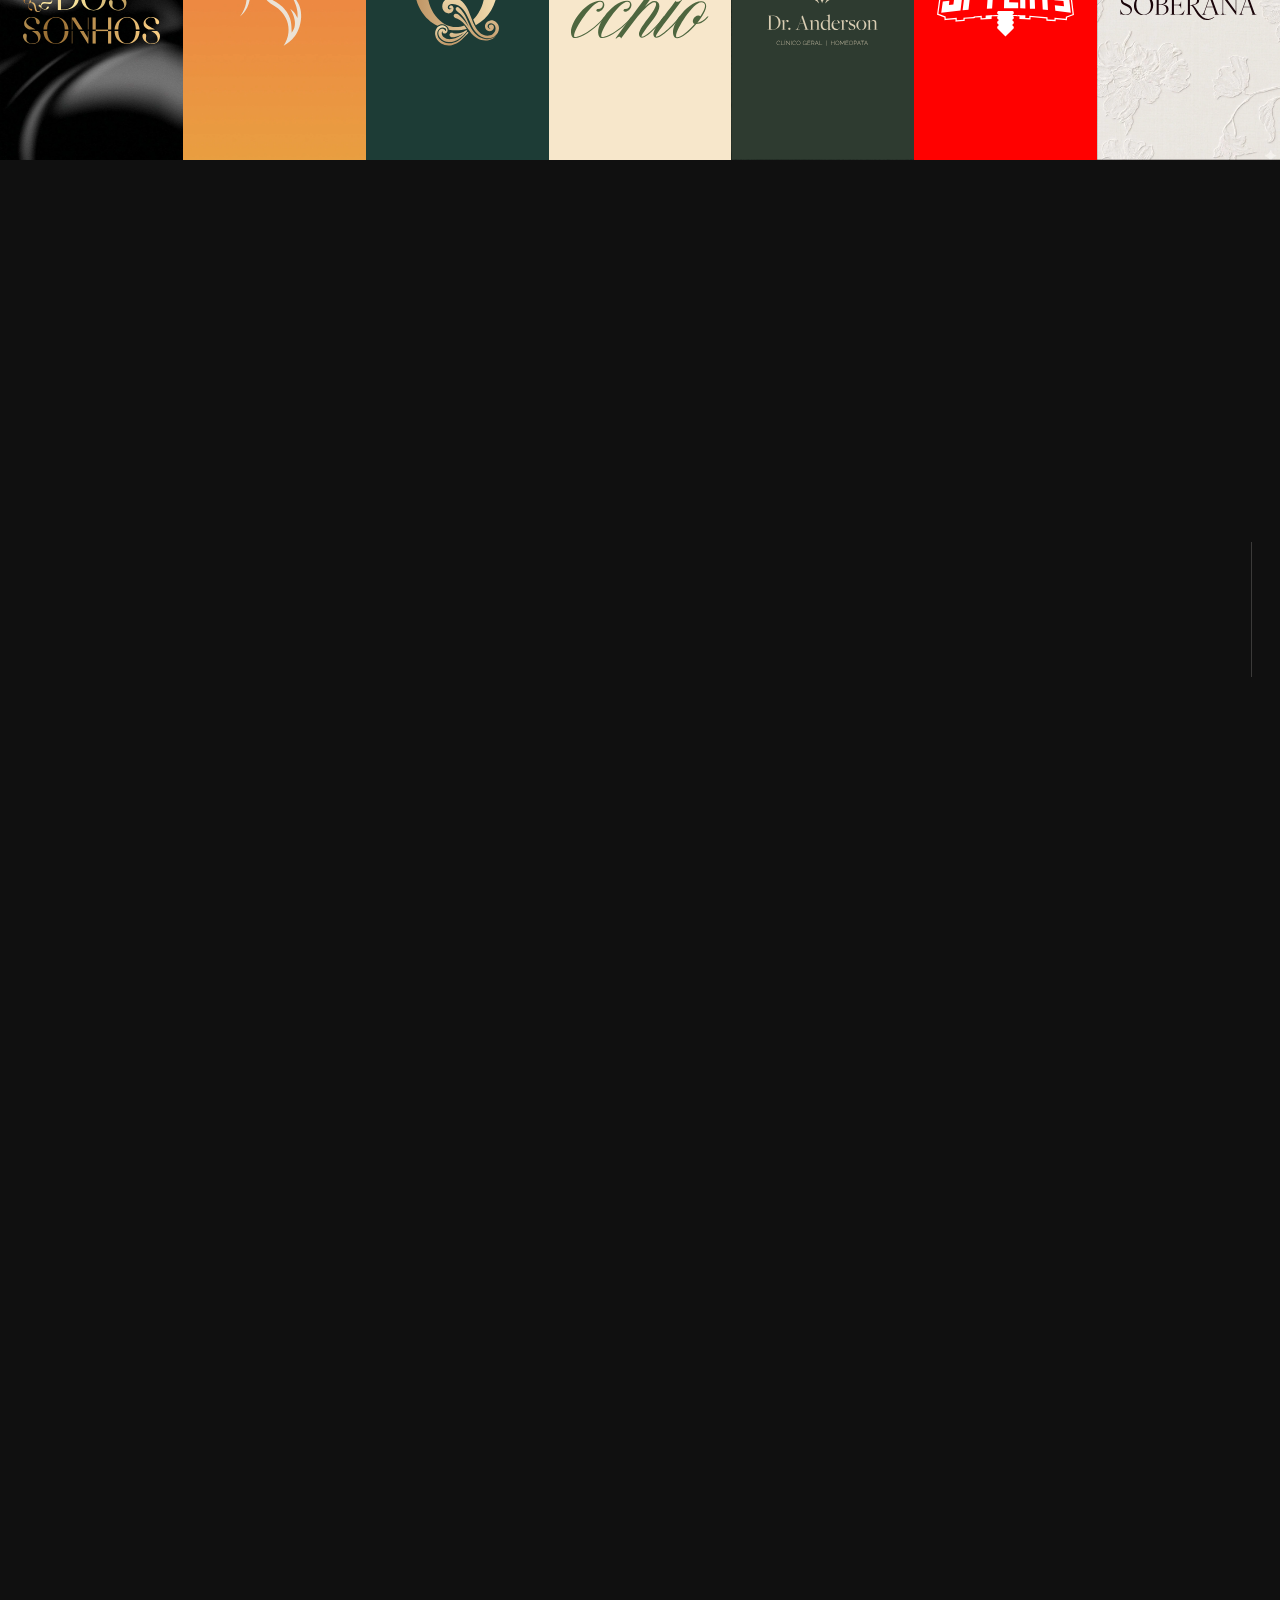
==== commit f7584679: "fix: barra do navegador no Instagram jogava a jornada fora de posição No navegador do Instagram (e n" ====
--- a/index.html
+++ b/index.html
@@ -7,7 +7,7 @@
   <meta name="description" content="E se existisse uma forma de aumentar seus resultados sem aumentar o investimento? Existe: ela se chama Branding.">
   <link rel="preload" href="PPEditorialNew-Regular.otf" as="font" type="font/otf" crossorigin>
   <link rel="preload" href="NeueMontreal-Regular.otf" as="font" type="font/otf" crossorigin>
-  <link rel="stylesheet" href="style.css?v=43">
+  <link rel="stylesheet" href="style.css?v=44">
 </head>
 <body>
   <main class="hero" id="hero">
@@ -1007,6 +1007,6 @@
     </div>
   </section>
 
-  <script src="main.js?v=30"></script>
+  <script src="main.js?v=31"></script>
 </body>
 </html>
--- a/style.css
+++ b/style.css
@@ -17,6 +17,13 @@
 
 /* CSS Variables */
 :root {
+  /* Altura de referência da jornada. O JS congela isso em pixels: no
+     navegador do Instagram (e no Safari) a barra some e volta quando o
+     scroll muda de sentido, e qualquer medida em vh/svh mudaria junto,
+     reposicionando a página inteira no meio do gesto. 100svh é só o valor
+     de partida, para a página funcionar sem JS. */
+  --vu: 100svh;
+
   --color-bg: #E8FFA3;
   --color-dark: #181818;
   --color-white: #FFFFFF;
@@ -979,13 +986,18 @@
 
 /* ---- Modo jornada ---- */
 .journey.js-journey {
-  height: calc(var(--journey-len, 7) * 100svh);
-}
-
+  height: calc(var(--journey-len, 7) * var(--vu));
+}
+
+/* O palco acompanha a viewport visível (dvh), senão, com a barra do
+   navegador escondida, sobraria uma faixa sob o painel claro do contato.
+   Ele pode mudar de altura à vontade: o avanço da jornada não é medido
+   por ele, e sim pela posição da seção na tela. */
 .journey.js-journey .journey-stage {
   position: sticky;
   top: 0;
   height: 100svh;
+  height: 100dvh;
   overflow: hidden;
 }
 
@@ -995,7 +1007,7 @@
   display: flex;
   align-items: center;
   justify-content: center;
-  padding: clamp(28px, 7vh, 72px) clamp(20px, 4vw, 64px);
+  padding: clamp(28px, calc(var(--vu) * 0.07), 72px) clamp(20px, 4vw, 64px);
   opacity: 0;
   visibility: hidden;
   will-change: opacity, transform;
@@ -1033,8 +1045,8 @@
   right: clamp(14px, 2.2vw, 34px);
   top: 50%;
   width: 1px;
-  height: clamp(84px, 15vh, 160px);
-  margin-top: calc(clamp(84px, 15vh, 160px) / -2);
+  height: clamp(84px, calc(var(--vu) * 0.15), 160px);
+  margin-top: calc(clamp(84px, calc(var(--vu) * 0.15), 160px) / -2);
   background-color: var(--tl-line-soft);
 }
 
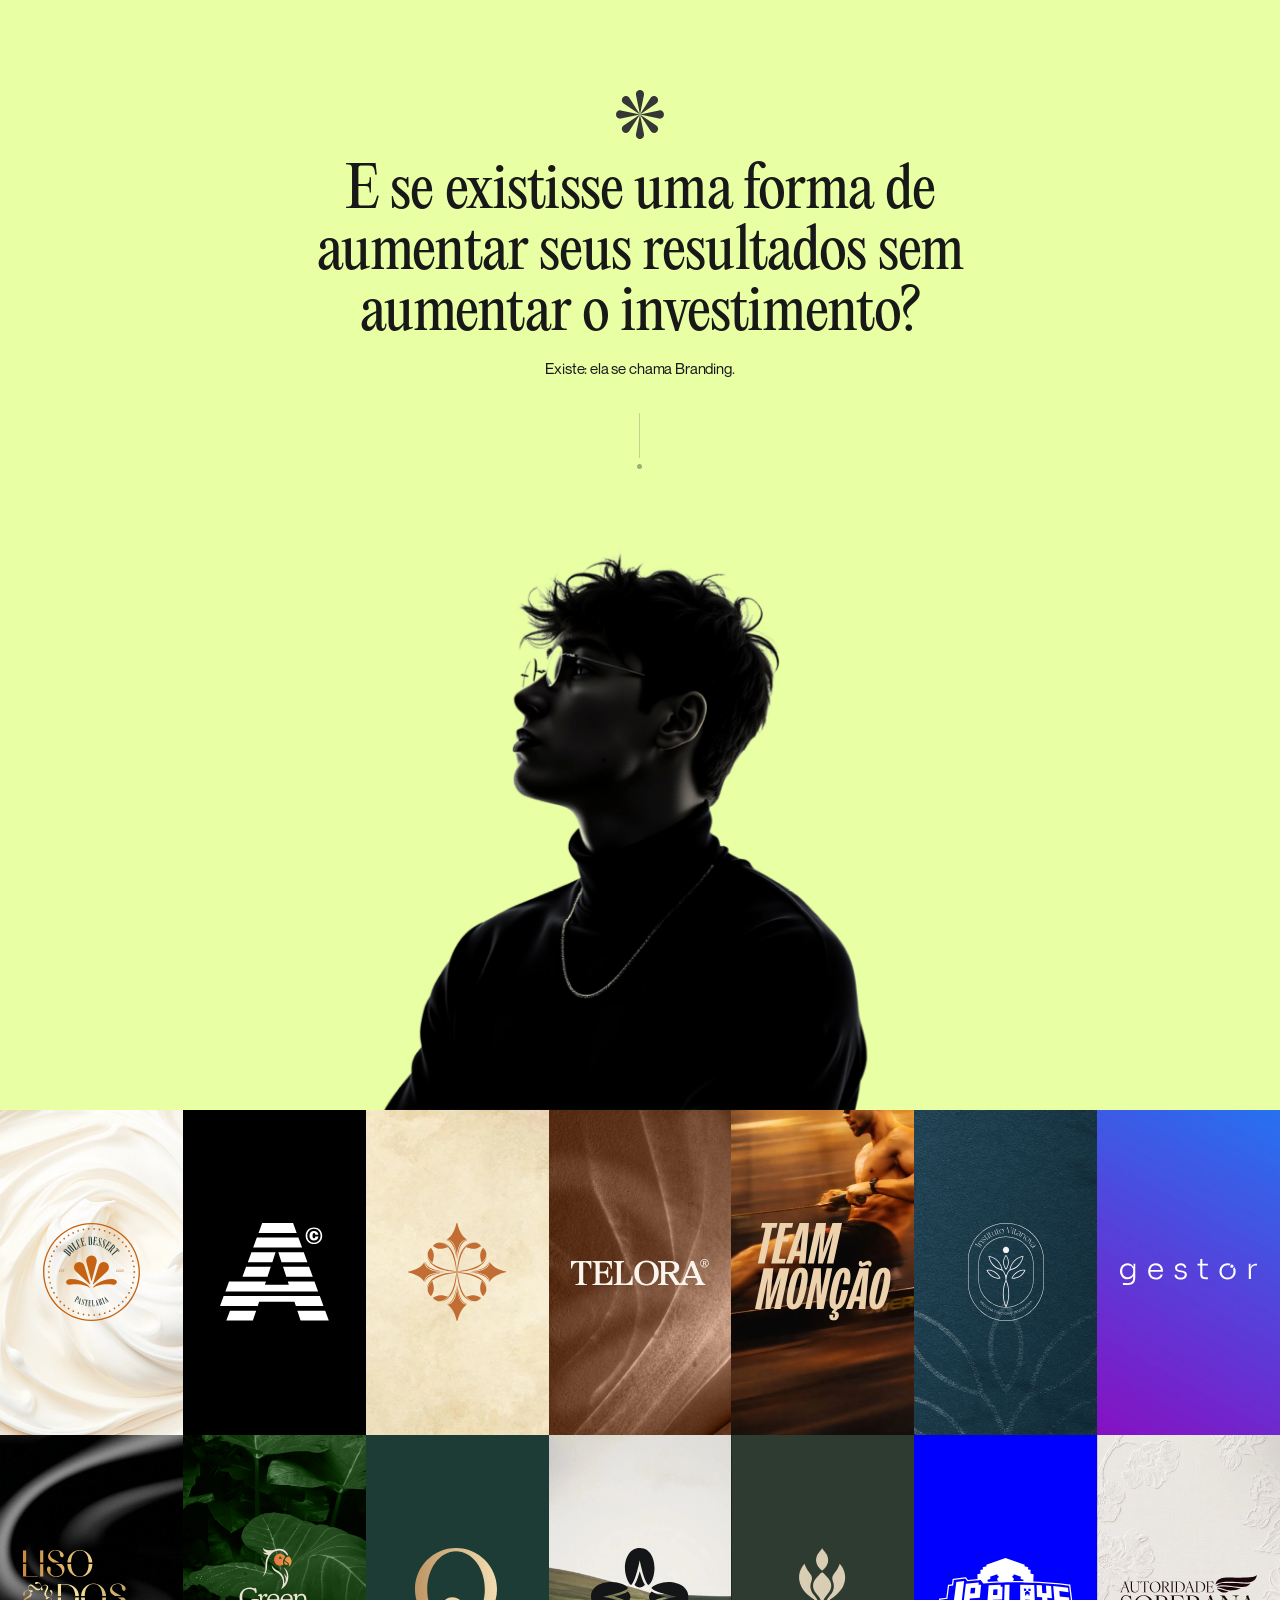
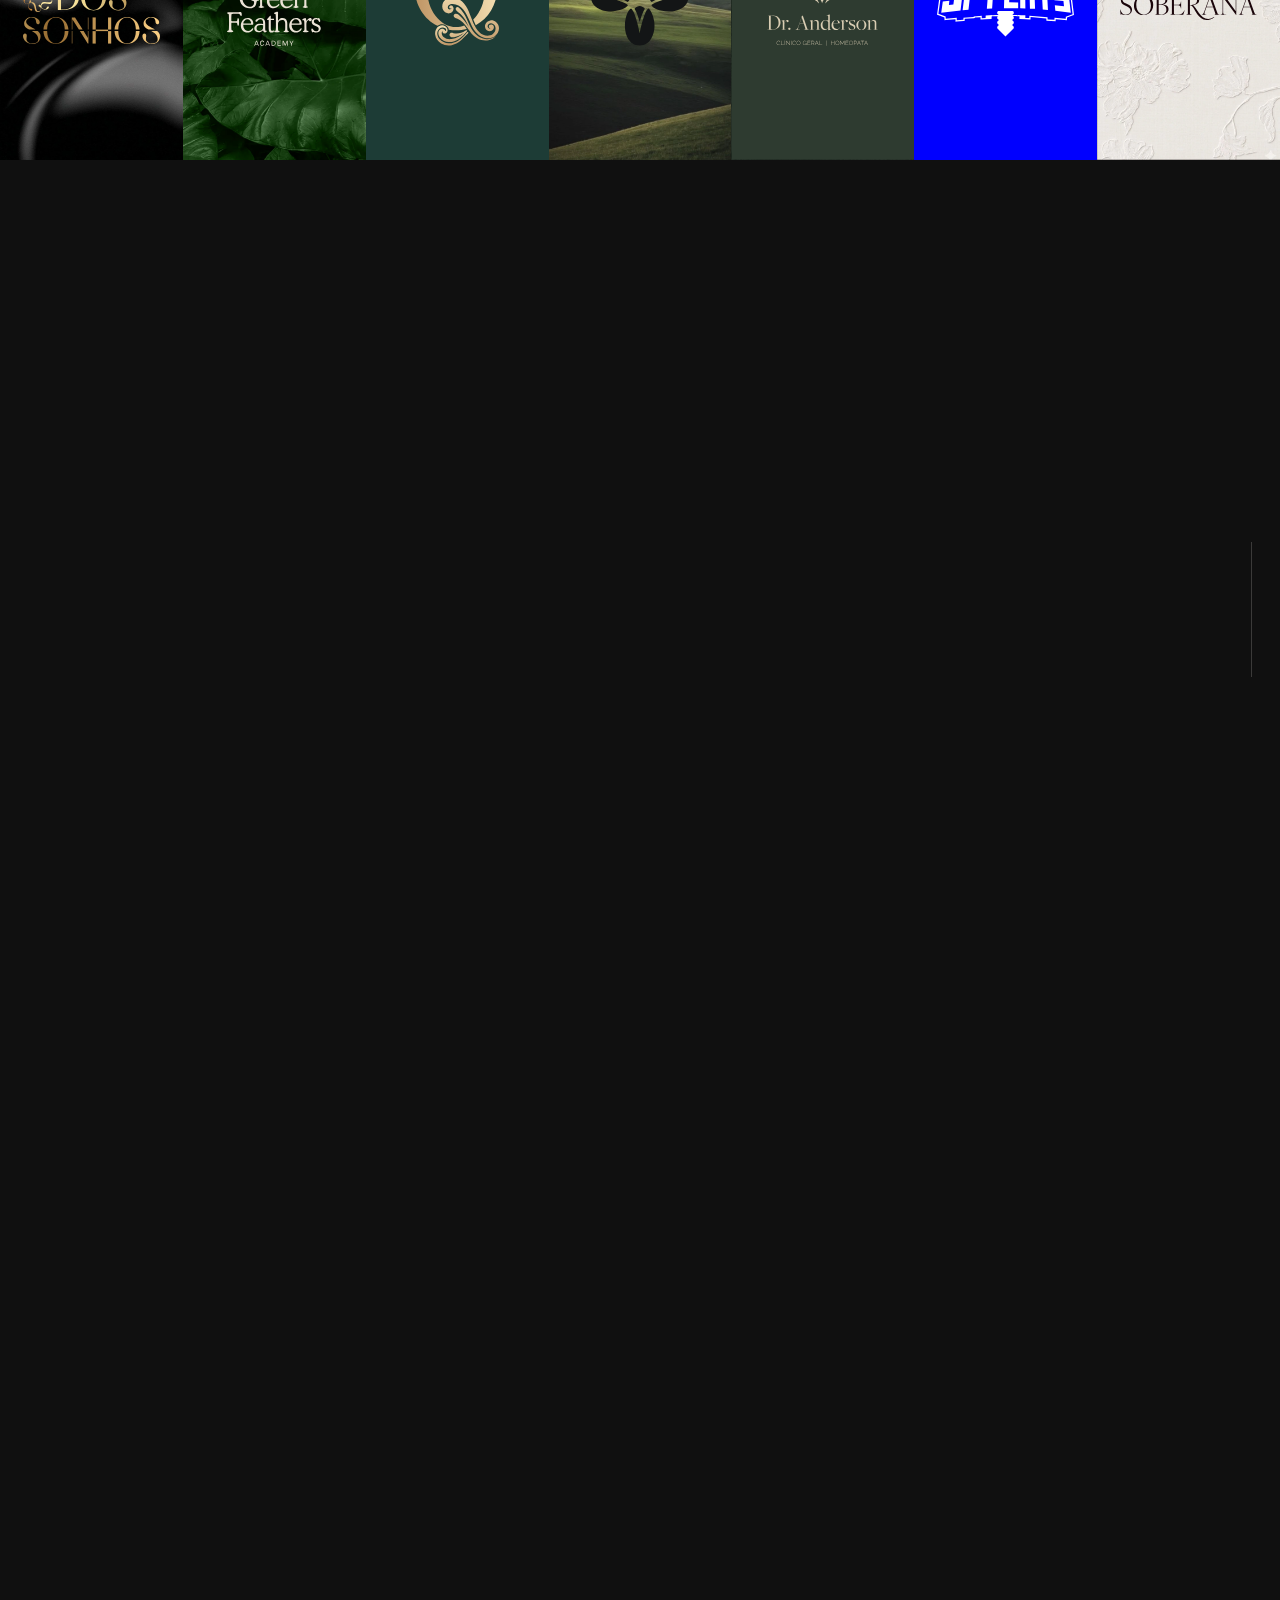
==== commit 6d9bfd8f: "fix: tirar o número pessoal do placeholder do WhatsApp O campo mostrava o número do Pedro como exemp" ====
--- a/index.html
+++ b/index.html
@@ -7,7 +7,7 @@
   <meta name="description" content="E se existisse uma forma de aumentar seus resultados sem aumentar o investimento? Existe: ela se chama Branding.">
   <link rel="preload" href="PPEditorialNew-Regular.otf" as="font" type="font/otf" crossorigin>
   <link rel="preload" href="NeueMontreal-Regular.otf" as="font" type="font/otf" crossorigin>
-  <link rel="stylesheet" href="style.css?v=44">
+  <link rel="stylesheet" href="style.css?v=45">
 </head>
 <body>
   <main class="hero" id="hero">
@@ -966,7 +966,7 @@
             </div>
             <div class="field rv" style="--at:.58">
               <label for="f-fone">WhatsApp</label>
-              <input id="f-fone" name="telefone" type="tel" inputmode="tel" autocomplete="tel" placeholder="(54) 99159-5375" required>
+              <input id="f-fone" name="telefone" type="tel" inputmode="tel" autocomplete="tel" placeholder="(00) 00000-0000" required>
             </div>
 
             <!-- Isca de robô: fica fora da tela e ninguém preenche à mão -->
@@ -1007,6 +1007,6 @@
     </div>
   </section>
 
-  <script src="main.js?v=31"></script>
+  <script src="main.js?v=32"></script>
 </body>
 </html>
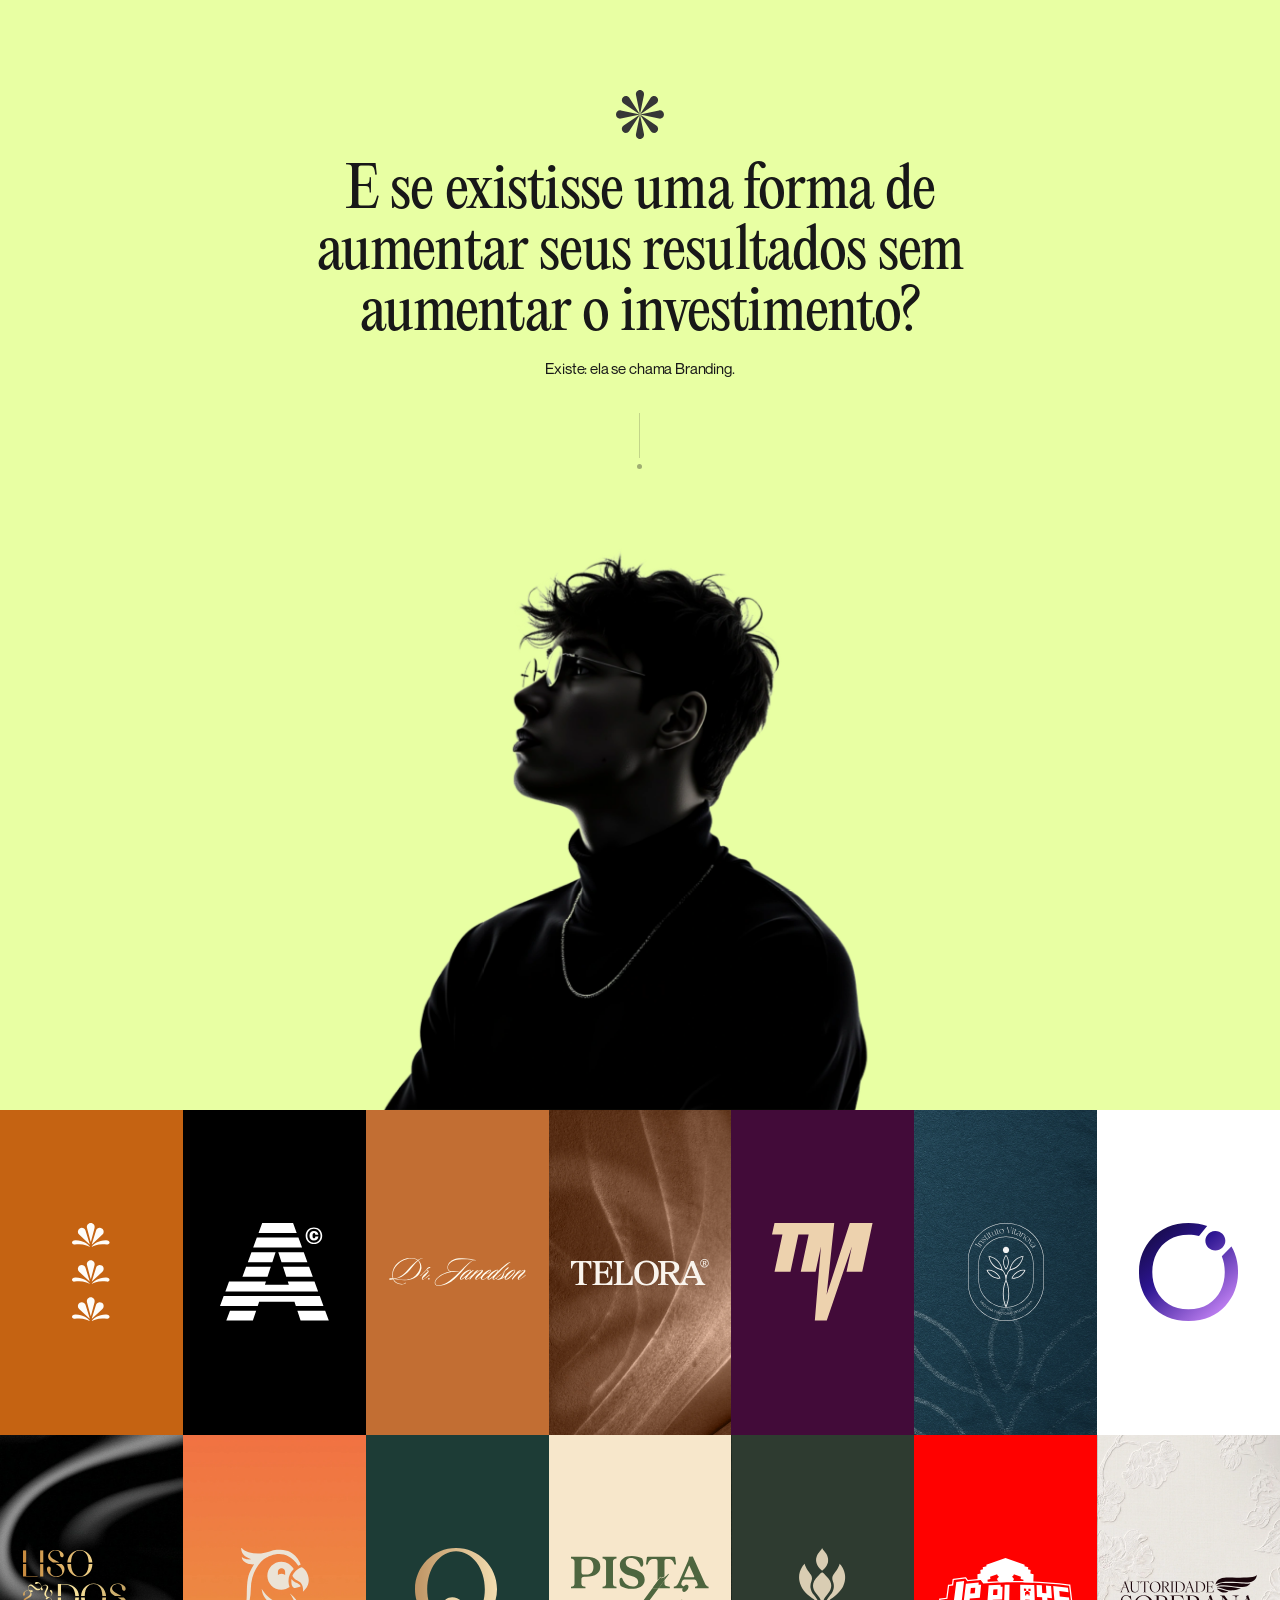
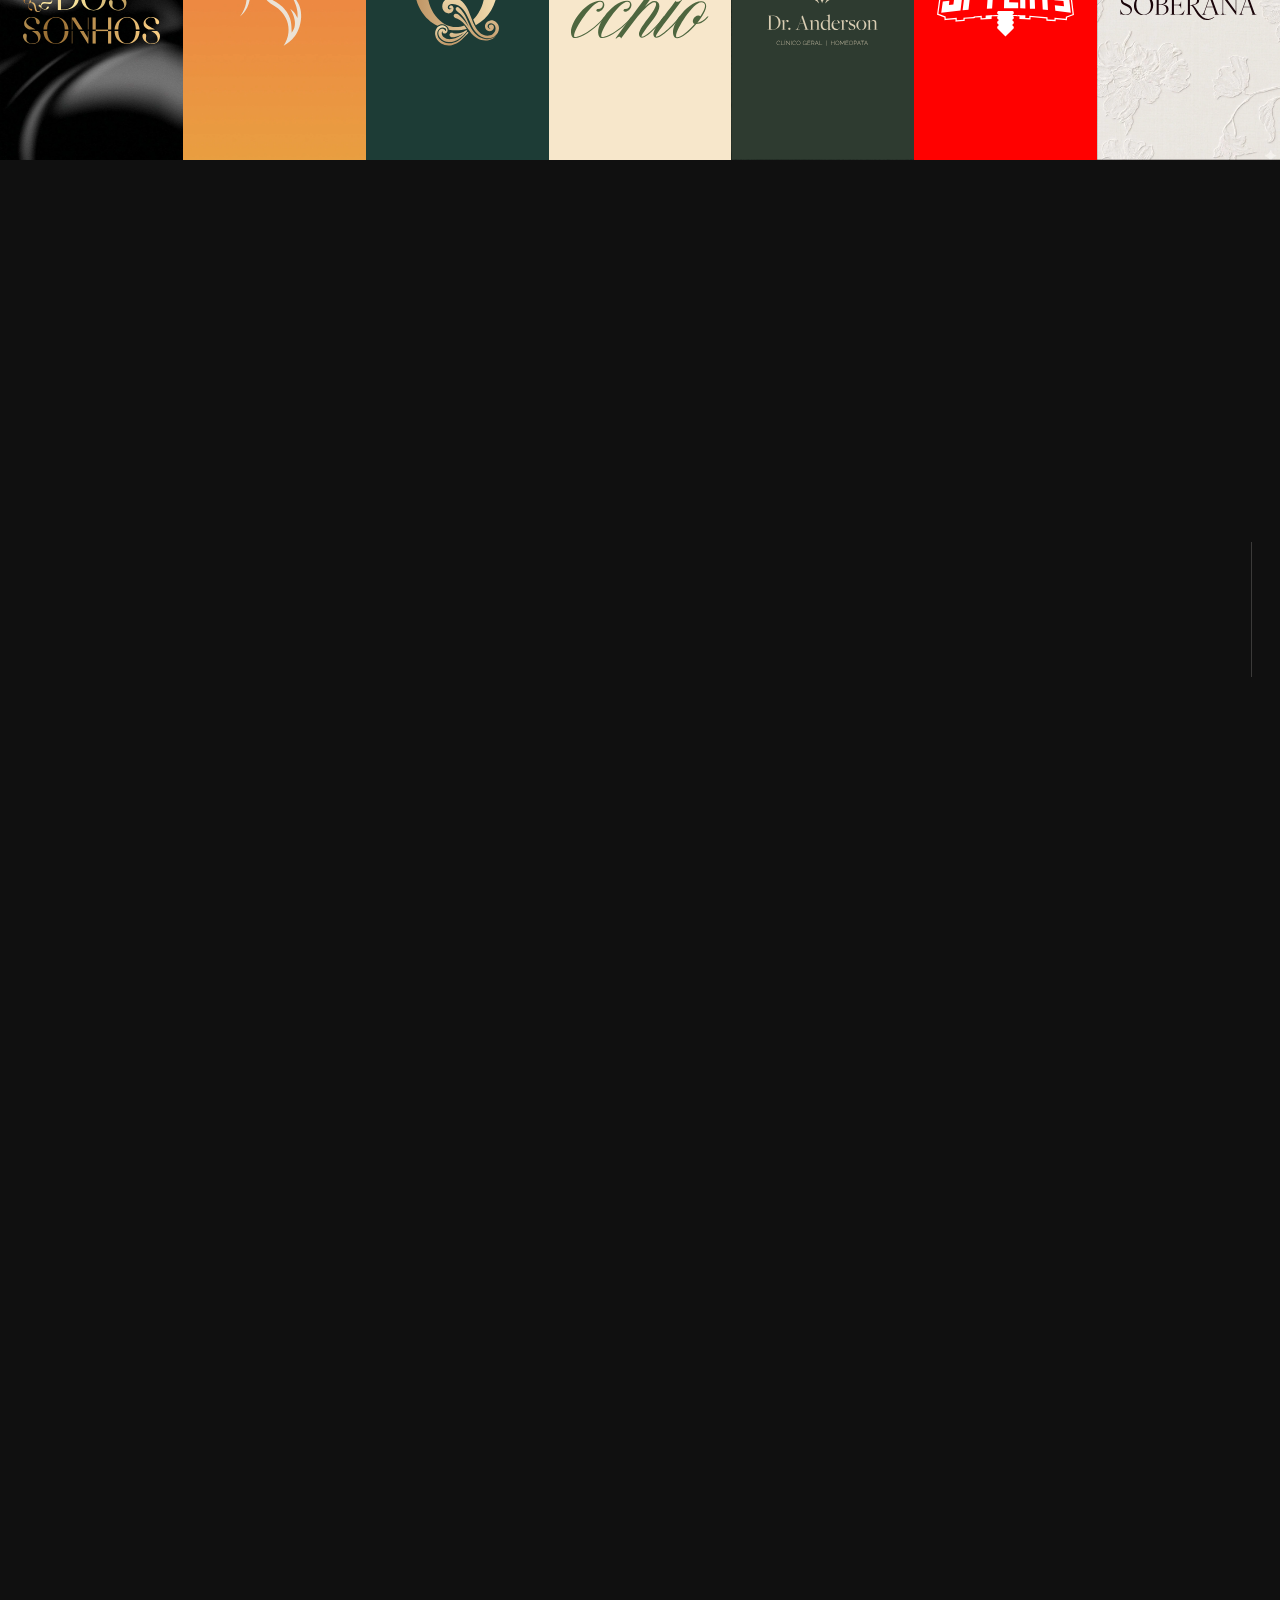
==== commit f6f70f25: "copy: as cenas viram um arco em vez de oito afirmações soltas Antes cada cena era uma verdade fechad" ====
--- a/index.html
+++ b/index.html
@@ -7,7 +7,7 @@
   <meta name="description" content="E se existisse uma forma de aumentar seus resultados sem aumentar o investimento? Existe: ela se chama Branding.">
   <link rel="preload" href="PPEditorialNew-Regular.otf" as="font" type="font/otf" crossorigin>
   <link rel="preload" href="NeueMontreal-Regular.otf" as="font" type="font/otf" crossorigin>
-  <link rel="stylesheet" href="style.css?v=45">
+  <link rel="stylesheet" href="style.css?v=46">
 </head>
 <body>
   <main class="hero" id="hero">
@@ -732,65 +732,71 @@
 
       <span class="journey-rail" aria-hidden="true"><span class="journey-rail-fill"></span></span>
 
-      <!-- 1 — o fantasma -->
-      <article class="scene scene--text" data-hold="1">
-        <div class="scene-inner">
-          <h2 class="scene-title scene-words">O fantasma que está por trás dos seus anúncios, do seu site, do seu custo por venda e da jornada da sua empresa.</h2>
-          <p class="scene-sub rv" style="--at:.72">Ele se chama Branding.</p>
-        </div>
-      </article>
-
-      <!-- 2 — o que marca é de verdade -->
+      <!-- O arco: 1 reconhecimento, 2 a virada, 3 o nome do que foi
+           descrito, 4 a consequência, 5 o custo que se repete, 6 o custo
+           que nem se vê, 7 a saída, 8 de quem é o processo. Cada cena
+           começa onde a anterior parou — a 2 termina a frase da 1, a 7
+           entrega a palavra que a 8 pega de volta. -->
+
+      <!-- 1 — o reconhecimento -->
+      <article class="scene scene--text" data-hold="0.95">
+        <div class="scene-inner">
+          <h2 class="scene-title scene-words">Você investe em tráfego, ajusta a oferta, treina o time. E cada venda continua custando caro.</h2>
+          <p class="scene-sub rv" style="--at:.70">O problema não está no anúncio.</p>
+        </div>
+      </article>
+
+      <!-- 2 — a virada: termina a frase da cena anterior -->
       <article class="scene scene--text" data-hold="0.9">
         <div class="scene-inner">
-          <h2 class="scene-title scene-words">Marca não é o seu logo. É o que a pessoa sente antes de ter tempo de pensar.</h2>
-          <p class="scene-sub rv" style="--at:.74">Quem forma esse sentimento é ela. Você decide com o que ela vai formar.</p>
-        </div>
-      </article>
-
-      <!-- 3 — o custo de não ter diferença -->
+          <h2 class="scene-title scene-words">Está no segundo antes dele. No que a pessoa sente ao bater o olho em você, antes de ler qualquer coisa.</h2>
+        </div>
+      </article>
+
+      <!-- 3 — o nome daquilo -->
+      <article class="scene scene--text" data-hold="0.95">
+        <div class="scene-inner">
+          <h2 class="scene-title scene-words">Isso é a sua marca. Não o logo: o que fica na cabeça antes de você ter chance de explicar.</h2>
+          <p class="scene-sub rv" style="--at:.70">Você já tem uma. A pergunta é se ela joga a seu favor.</p>
+        </div>
+      </article>
+
+      <!-- 4 — a consequência -->
       <article class="scene scene--text" data-hold="0.9">
         <div class="scene-inner">
-          <h2 class="scene-title scene-words">Quando ninguém enxerga diferença, sobra um critério de decisão: o preço.</h2>
-          <p class="scene-sub rv" style="--at:.74">E preço é a vantagem mais fácil do mundo de copiar.</p>
-        </div>
-      </article>
-
-      <!-- 4 — o que posicionamento resolve -->
+          <h2 class="scene-title scene-words">Quando não fica nada, sobra um único critério de decisão. O preço.</h2>
+          <p class="scene-sub rv" style="--at:.70">O lugar mais caro do mercado para competir.</p>
+        </div>
+      </article>
+
+      <!-- 5 — o custo que se repete -->
       <article class="scene scene--text" data-hold="0.95">
         <div class="scene-inner">
-          <h2 class="scene-title scene-words">Posicionamento não é achar um espaço no mercado. É ocupar um espaço na cabeça das pessoas.</h2>
-          <p class="scene-sub rv" style="--at:.76">Mercado é onde você compete. Memória é onde você ganha.</p>
-        </div>
-      </article>
-
-      <!-- 5 — quem não compra hoje -->
-      <article class="scene scene--text" data-hold="0.9">
-        <div class="scene-inner">
-          <h2 class="scene-title scene-words">A maior parte do seu mercado não vai comprar hoje. Marca é o que faz lembrarem de você no dia em que for.</h2>
-          <p class="scene-sub rv" style="--at:.78">Quem é lembrado antes não precisa ser o mais barato depois.</p>
-        </div>
-      </article>
-
-      <!-- 6 — o que isso faz com a venda -->
-      <article class="scene scene--text" data-hold="0.9">
-        <div class="scene-inner">
-          <h2 class="scene-title scene-words">Sem marca, toda venda começa do zero: explicar, convencer, justificar o preço, vencer a desconfiança.</h2>
-          <p class="scene-sub rv" style="--at:.78">Com marca, boa parte disso já aconteceu antes da primeira conversa.</p>
-        </div>
-      </article>
-
-      <!-- 7 — abertura do método -->
+          <h2 class="scene-title scene-words">Aí toda venda recomeça do zero: explicar, convencer, justificar o preço, vencer a desconfiança.</h2>
+          <p class="scene-sub rv" style="--at:.70">Com cada pessoa. Todo mês.</p>
+        </div>
+      </article>
+
+      <!-- 6 — o custo que nem se vê -->
+      <article class="scene scene--text" data-hold="0.95">
+        <div class="scene-inner">
+          <h2 class="scene-title scene-words">E essa é só a parte que você vê. A maior parte do seu mercado não vai comprar hoje.</h2>
+          <p class="scene-sub rv" style="--at:.70">Vai comprar um dia, de quem ela lembrar.</p>
+        </div>
+      </article>
+
+      <!-- 7 — a saída, e a palavra que abre a próxima -->
       <article class="scene scene--text" data-hold="0.85">
         <div class="scene-inner">
-          <h2 class="scene-title scene-words">Por trás de todo bom projeto de <em>branding</em> existe um processo de desenvolvimento.</h2>
-        </div>
-      </article>
-
-      <!-- 8 — o processo é meu -->
+          <h2 class="scene-title scene-words">Marca é ocupar esse lugar na memória antes da hora da decisão.</h2>
+          <p class="scene-sub rv" style="--at:.70">Não é estética. É processo.</p>
+        </div>
+      </article>
+
+      <!-- 8 — de quem é o processo -->
       <article class="scene scene--text" data-hold="0.95">
         <div class="scene-inner">
-          <p class="scene-body scene-words">Esse é o processo que eu sigo em todas as <span class="scene-keep" data-nosplit>Marcas<span class="scene-reg">®</span></span> que são desenvolvidas por mim, específico e adaptado ao universo de realidades do projeto e às circunstâncias da empresa.</p>
+          <p class="scene-body scene-words">E esse é o processo que eu sigo em todas as <span class="scene-keep" data-nosplit>Marcas<span class="scene-reg">®</span></span> desenvolvidas por mim, adaptado às realidades do projeto e às circunstâncias de cada empresa.</p>
         </div>
       </article>
 
@@ -938,7 +944,7 @@
       <!-- 10 — fechamento -->
       <article class="scene scene--text" data-hold="0.95">
         <div class="scene-inner">
-          <h2 class="scene-title scene-words">No fim, o que você leva não é um logo. É um motivo para escolherem você mesmo quando o concorrente cobra menos.</h2>
+          <h2 class="scene-title scene-words">No fim você não leva um logo novo. Leva um motivo para te escolherem mesmo quando o concorrente cobra menos.</h2>
         </div>
       </article>
 
@@ -949,7 +955,7 @@
         <div class="scene-inner">
           <p class="contato-kicker rv" style="--at:.32">Primeiro contato</p>
           <h2 class="contato-title rv" style="--at:.36">Vamos olhar para a sua marca.</h2>
-          <p class="contato-sub rv" style="--at:.41">Quatro campos. Eu respondo pessoalmente.</p>
+          <p class="contato-sub rv" style="--at:.41">Me conte onde você está. Eu respondo pessoalmente.</p>
 
           <form class="form" id="form-contato" novalidate>
             <div class="field rv" style="--at:.46">
@@ -1007,6 +1013,6 @@
     </div>
   </section>
 
-  <script src="main.js?v=32"></script>
+  <script src="main.js?v=33"></script>
 </body>
 </html>
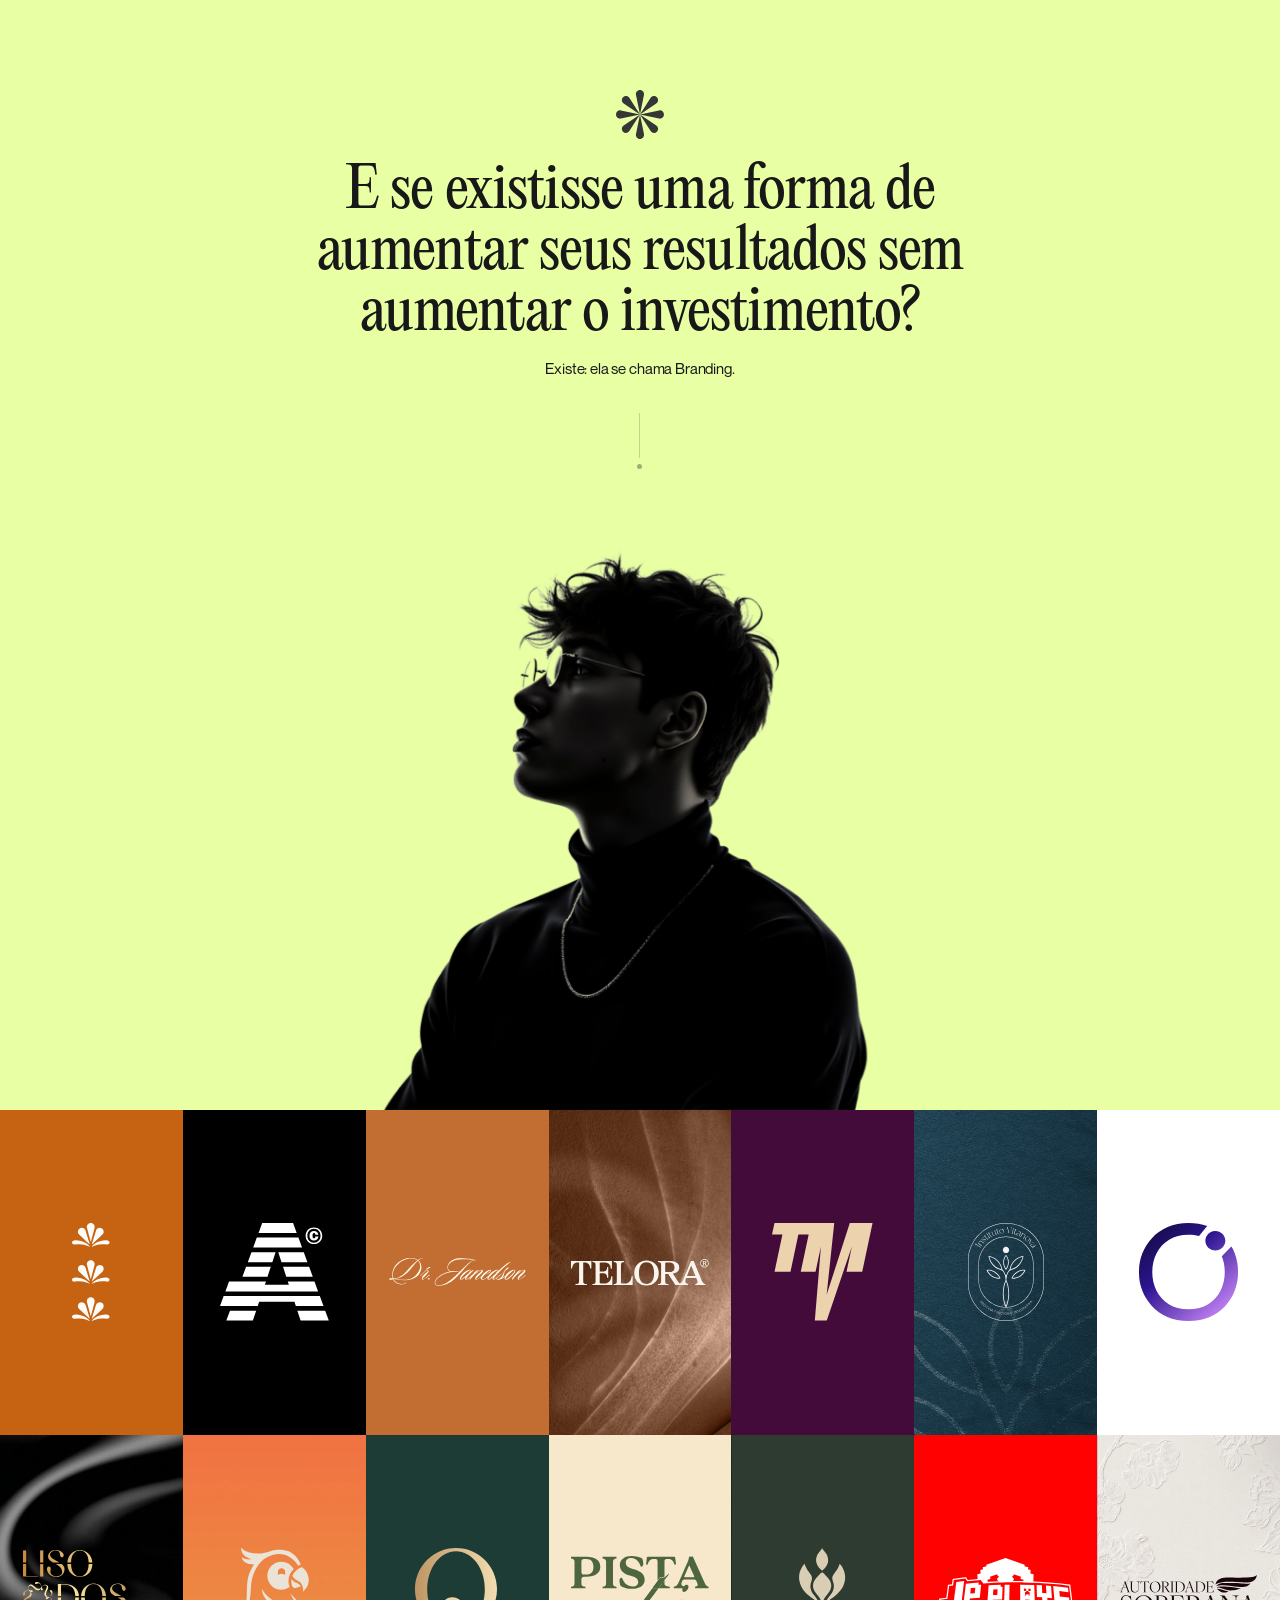
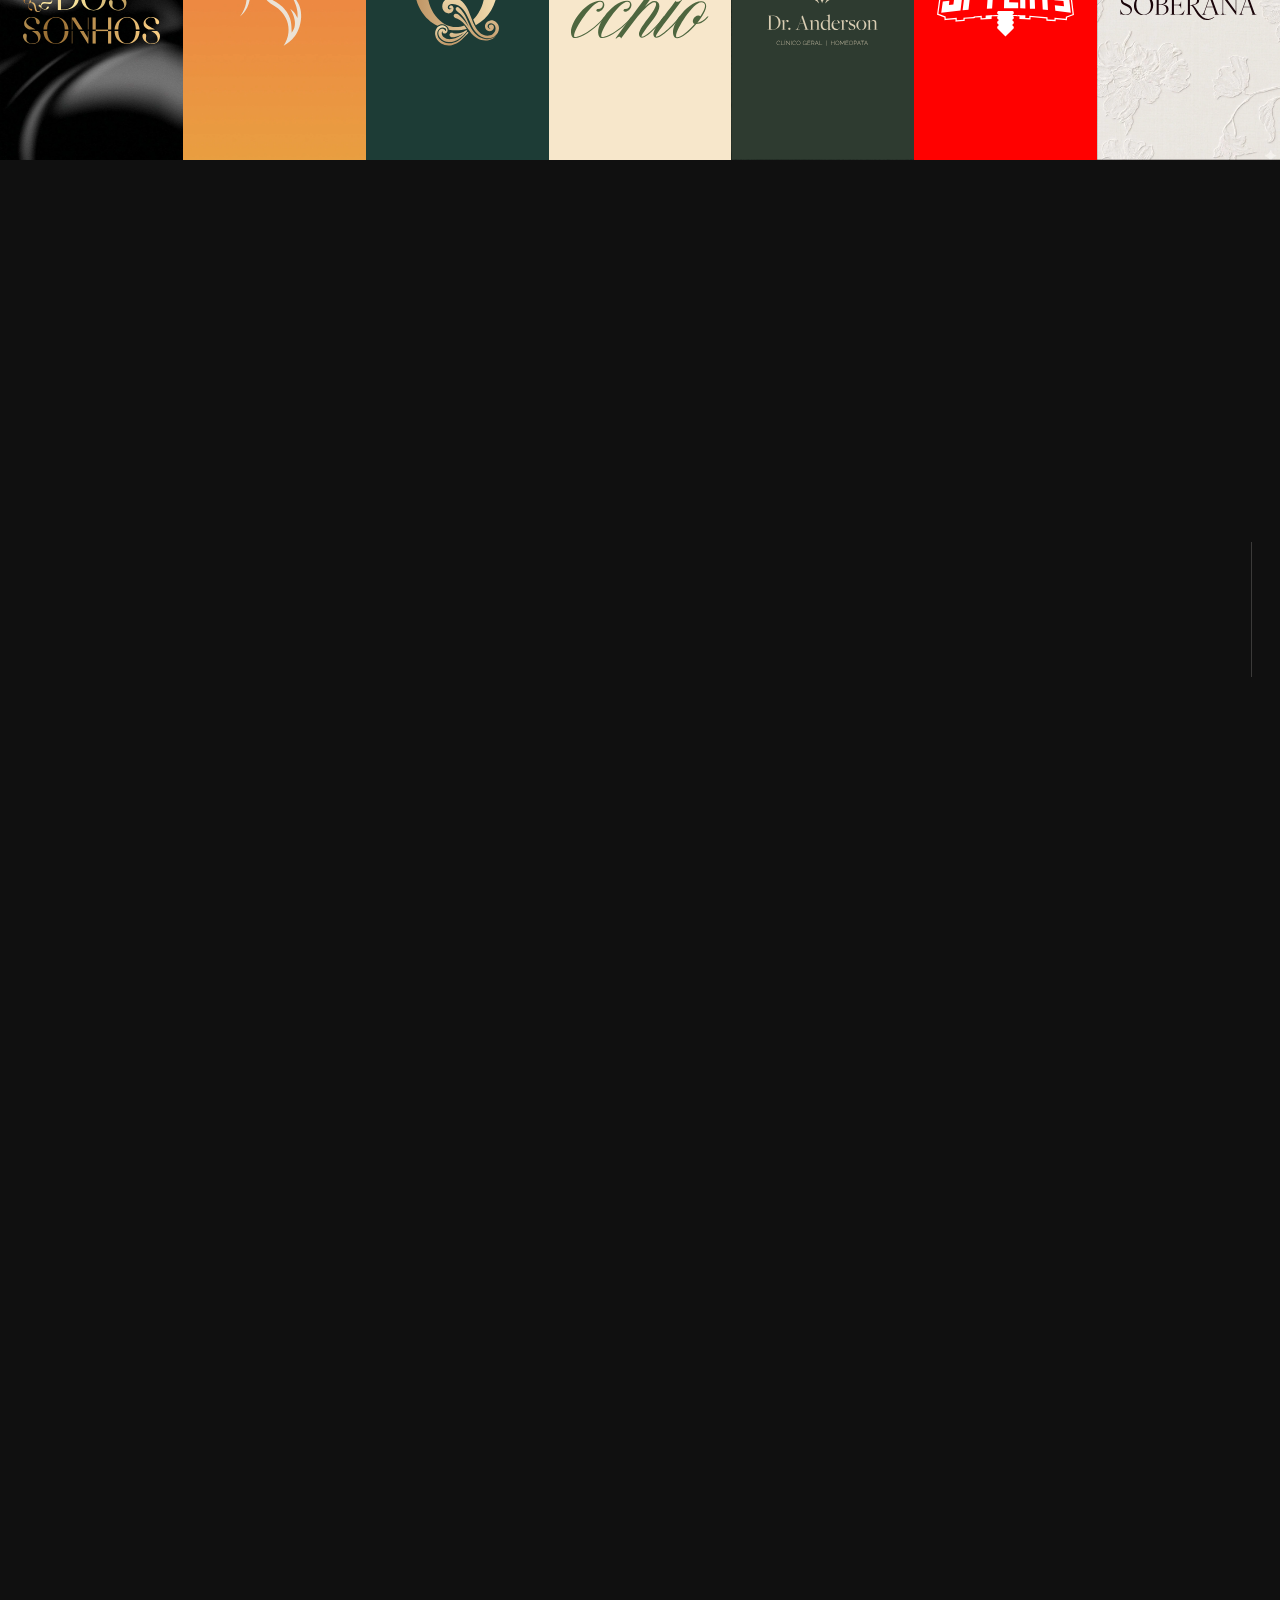
==== commit 36f787b5: "copy: jornada reescrita em anáfora, com o refrão do Branding® Copy do Pedro. Cinco cenas em anáfora," ====
--- a/index.html
+++ b/index.html
@@ -7,7 +7,7 @@
   <meta name="description" content="E se existisse uma forma de aumentar seus resultados sem aumentar o investimento? Existe: ela se chama Branding.">
   <link rel="preload" href="PPEditorialNew-Regular.otf" as="font" type="font/otf" crossorigin>
   <link rel="preload" href="NeueMontreal-Regular.otf" as="font" type="font/otf" crossorigin>
-  <link rel="stylesheet" href="style.css?v=46">
+  <link rel="stylesheet" href="style.css?v=48">
 </head>
 <body>
   <main class="hero" id="hero">
@@ -732,74 +732,55 @@
 
       <span class="journey-rail" aria-hidden="true"><span class="journey-rail-fill"></span></span>
 
-      <!-- O arco: 1 reconhecimento, 2 a virada, 3 o nome do que foi
-           descrito, 4 a consequência, 5 o custo que se repete, 6 o custo
-           que nem se vê, 7 a saída, 8 de quem é o processo. Cada cena
-           começa onde a anterior parou — a 2 termina a frase da 1, a 7
-           entrega a palavra que a 8 pega de volta. -->
-
-      <!-- 1 — o reconhecimento -->
+      <!-- O arco: cinco cenas em anáfora, cada uma um momento concreto
+           fechado pelo mesmo refrão — o leitor aprende a palavra por
+           acúmulo, não por definição. A 6 quebra o refrão de propósito,
+           que é o que avisa a virada de promessa para método; a 7 assume
+           a autoria e a linha do tempo prova. A 8, depois do diagrama,
+           coloca o formulário como primeiro passo do processo. -->
+
+      <!-- 1 — o preço aceito na hora -->
+      <article class="scene scene--text" data-hold="0.85">
+        <div class="scene-inner">
+          <h2 class="scene-title scene-words">Você falou o seu preço e o cliente fechou na hora. Isso se chama <span class="scene-keep" data-nosplit>Branding<span class="scene-reg">®</span></span>.</h2>
+        </div>
+      </article>
+      <!-- 2 — o que é sentido antes de ler -->
+      <article class="scene scene--text" data-hold="0.9">
+        <div class="scene-inner">
+          <h2 class="scene-title scene-words">O que é sentido ao bater o olho na sua empresa, antes de ler qualquer coisa. Isso se chama <span class="scene-keep" data-nosplit>Branding<span class="scene-reg">®</span></span>.</h2>
+        </div>
+      </article>
+      <!-- 3 — lembrado antes de ser procurado -->
+      <article class="scene scene--text" data-hold="0.9">
+        <div class="scene-inner">
+          <h2 class="scene-title scene-words">A pessoa precisou do que você vende e o seu nome veio antes do Google. Isso se chama <span class="scene-keep" data-nosplit>Branding<span class="scene-reg">®</span></span>.</h2>
+        </div>
+      </article>
+      <!-- 4 — não ser arrastado pelo preço -->
+      <article class="scene scene--text" data-hold="0.85">
+        <div class="scene-inner">
+          <h2 class="scene-title scene-words">O concorrente baixou o preço e você não precisou acompanhar. Isso se chama <span class="scene-keep" data-nosplit>Branding<span class="scene-reg">®</span></span>.</h2>
+        </div>
+      </article>
+      <!-- 5 — o número que fecha a promessa da headline -->
+      <article class="scene scene--text" data-hold="0.9">
+        <div class="scene-inner">
+          <h2 class="scene-title scene-words">O mesmo anúncio, o mesmo público, e o seu custo por venda caiu. Isso se chama <span class="scene-keep" data-nosplit>Branding<span class="scene-reg">®</span></span>.</h2>
+        </div>
+      </article>
+      <!-- 6 — quebra do refrão: entra o método -->
+      <article class="scene scene--text" data-hold="0.8">
+        <div class="scene-inner">
+          <h2 class="scene-title scene-words">Isso é uma construção que pode ser feita. Existe um processo atrás.</h2>
+        </div>
+      </article>
+      <!-- 7 — de quem é o processo -->
       <article class="scene scene--text" data-hold="0.95">
         <div class="scene-inner">
-          <h2 class="scene-title scene-words">Você investe em tráfego, ajusta a oferta, treina o time. E cada venda continua custando caro.</h2>
-          <p class="scene-sub rv" style="--at:.70">O problema não está no anúncio.</p>
-        </div>
-      </article>
-
-      <!-- 2 — a virada: termina a frase da cena anterior -->
-      <article class="scene scene--text" data-hold="0.9">
-        <div class="scene-inner">
-          <h2 class="scene-title scene-words">Está no segundo antes dele. No que a pessoa sente ao bater o olho em você, antes de ler qualquer coisa.</h2>
-        </div>
-      </article>
-
-      <!-- 3 — o nome daquilo -->
-      <article class="scene scene--text" data-hold="0.95">
-        <div class="scene-inner">
-          <h2 class="scene-title scene-words">Isso é a sua marca. Não o logo: o que fica na cabeça antes de você ter chance de explicar.</h2>
-          <p class="scene-sub rv" style="--at:.70">Você já tem uma. A pergunta é se ela joga a seu favor.</p>
-        </div>
-      </article>
-
-      <!-- 4 — a consequência -->
-      <article class="scene scene--text" data-hold="0.9">
-        <div class="scene-inner">
-          <h2 class="scene-title scene-words">Quando não fica nada, sobra um único critério de decisão. O preço.</h2>
-          <p class="scene-sub rv" style="--at:.70">O lugar mais caro do mercado para competir.</p>
-        </div>
-      </article>
-
-      <!-- 5 — o custo que se repete -->
-      <article class="scene scene--text" data-hold="0.95">
-        <div class="scene-inner">
-          <h2 class="scene-title scene-words">Aí toda venda recomeça do zero: explicar, convencer, justificar o preço, vencer a desconfiança.</h2>
-          <p class="scene-sub rv" style="--at:.70">Com cada pessoa. Todo mês.</p>
-        </div>
-      </article>
-
-      <!-- 6 — o custo que nem se vê -->
-      <article class="scene scene--text" data-hold="0.95">
-        <div class="scene-inner">
-          <h2 class="scene-title scene-words">E essa é só a parte que você vê. A maior parte do seu mercado não vai comprar hoje.</h2>
-          <p class="scene-sub rv" style="--at:.70">Vai comprar um dia, de quem ela lembrar.</p>
-        </div>
-      </article>
-
-      <!-- 7 — a saída, e a palavra que abre a próxima -->
-      <article class="scene scene--text" data-hold="0.85">
-        <div class="scene-inner">
-          <h2 class="scene-title scene-words">Marca é ocupar esse lugar na memória antes da hora da decisão.</h2>
-          <p class="scene-sub rv" style="--at:.70">Não é estética. É processo.</p>
-        </div>
-      </article>
-
-      <!-- 8 — de quem é o processo -->
-      <article class="scene scene--text" data-hold="0.95">
-        <div class="scene-inner">
-          <p class="scene-body scene-words">E esse é o processo que eu sigo em todas as <span class="scene-keep" data-nosplit>Marcas<span class="scene-reg">®</span></span> desenvolvidas por mim, adaptado às realidades do projeto e às circunstâncias de cada empresa.</p>
-        </div>
-      </article>
-
+          <p class="scene-body scene-words">Esse é o processo que eu sigo em todas as <span class="scene-keep" data-nosplit>Marcas<span class="scene-reg">®</span></span> desenvolvidas por mim, adaptado às realidades do projeto e às circunstâncias de cada empresa.</p>
+        </div>
+      </article>
       <!-- 9 — linha do tempo, percurso horizontal (telas largas) -->
       <article class="scene scene--tl" data-hold="2.4" data-only="desktop">
         <div class="scene-inner">
@@ -941,10 +922,11 @@
         </div>
       </article>
 
-      <!-- 10 — fechamento -->
+      <!-- 8 — o formulário como primeiro passo do processo -->
       <article class="scene scene--text" data-hold="0.95">
         <div class="scene-inner">
-          <h2 class="scene-title scene-words">No fim você não leva um logo novo. Leva um motivo para te escolherem mesmo quando o concorrente cobra menos.</h2>
+          <h2 class="scene-title scene-words">Toda marca que nasce começa do mesmo jeito.</h2>
+          <p class="scene-sub rv" style="--at:.70">Alguém dando o próximo passo.</p>
         </div>
       </article>
 
@@ -1013,6 +995,6 @@
     </div>
   </section>
 
-  <script src="main.js?v=33"></script>
+  <script src="main.js?v=35"></script>
 </body>
 </html>
